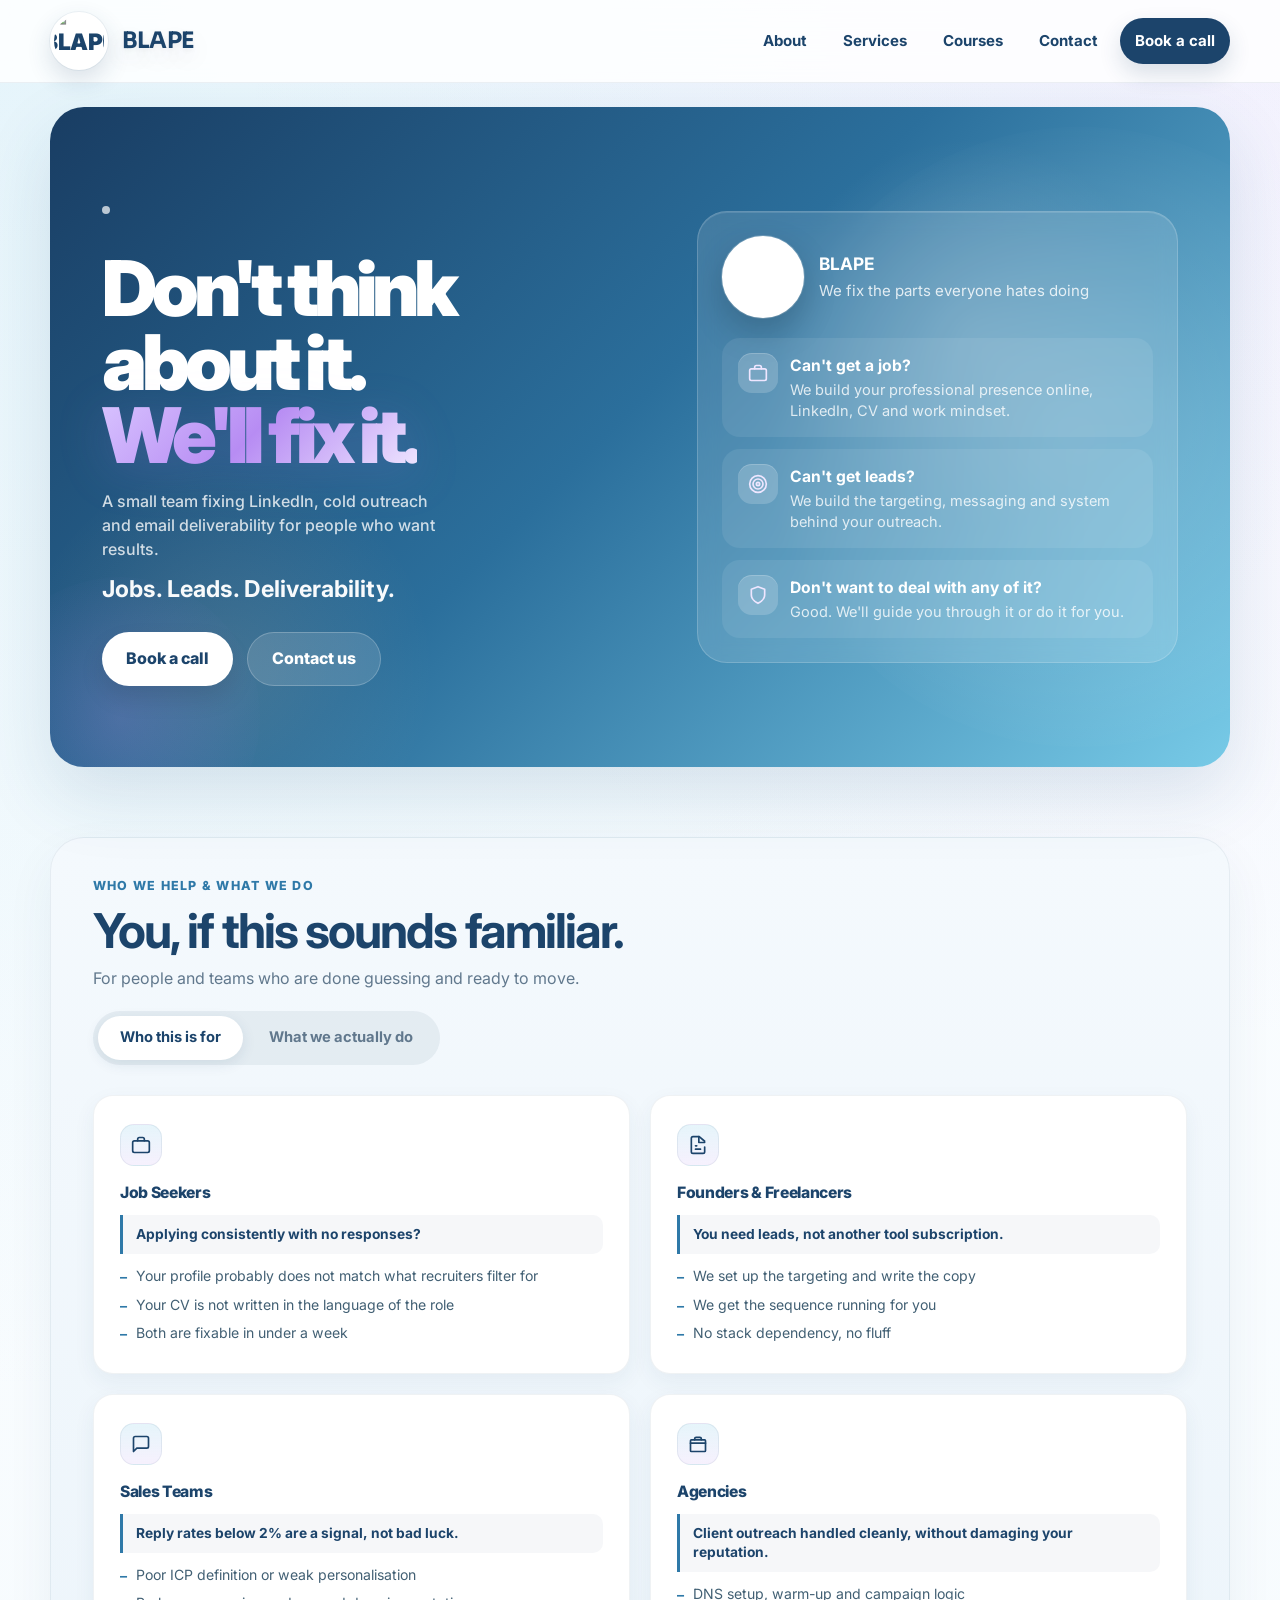
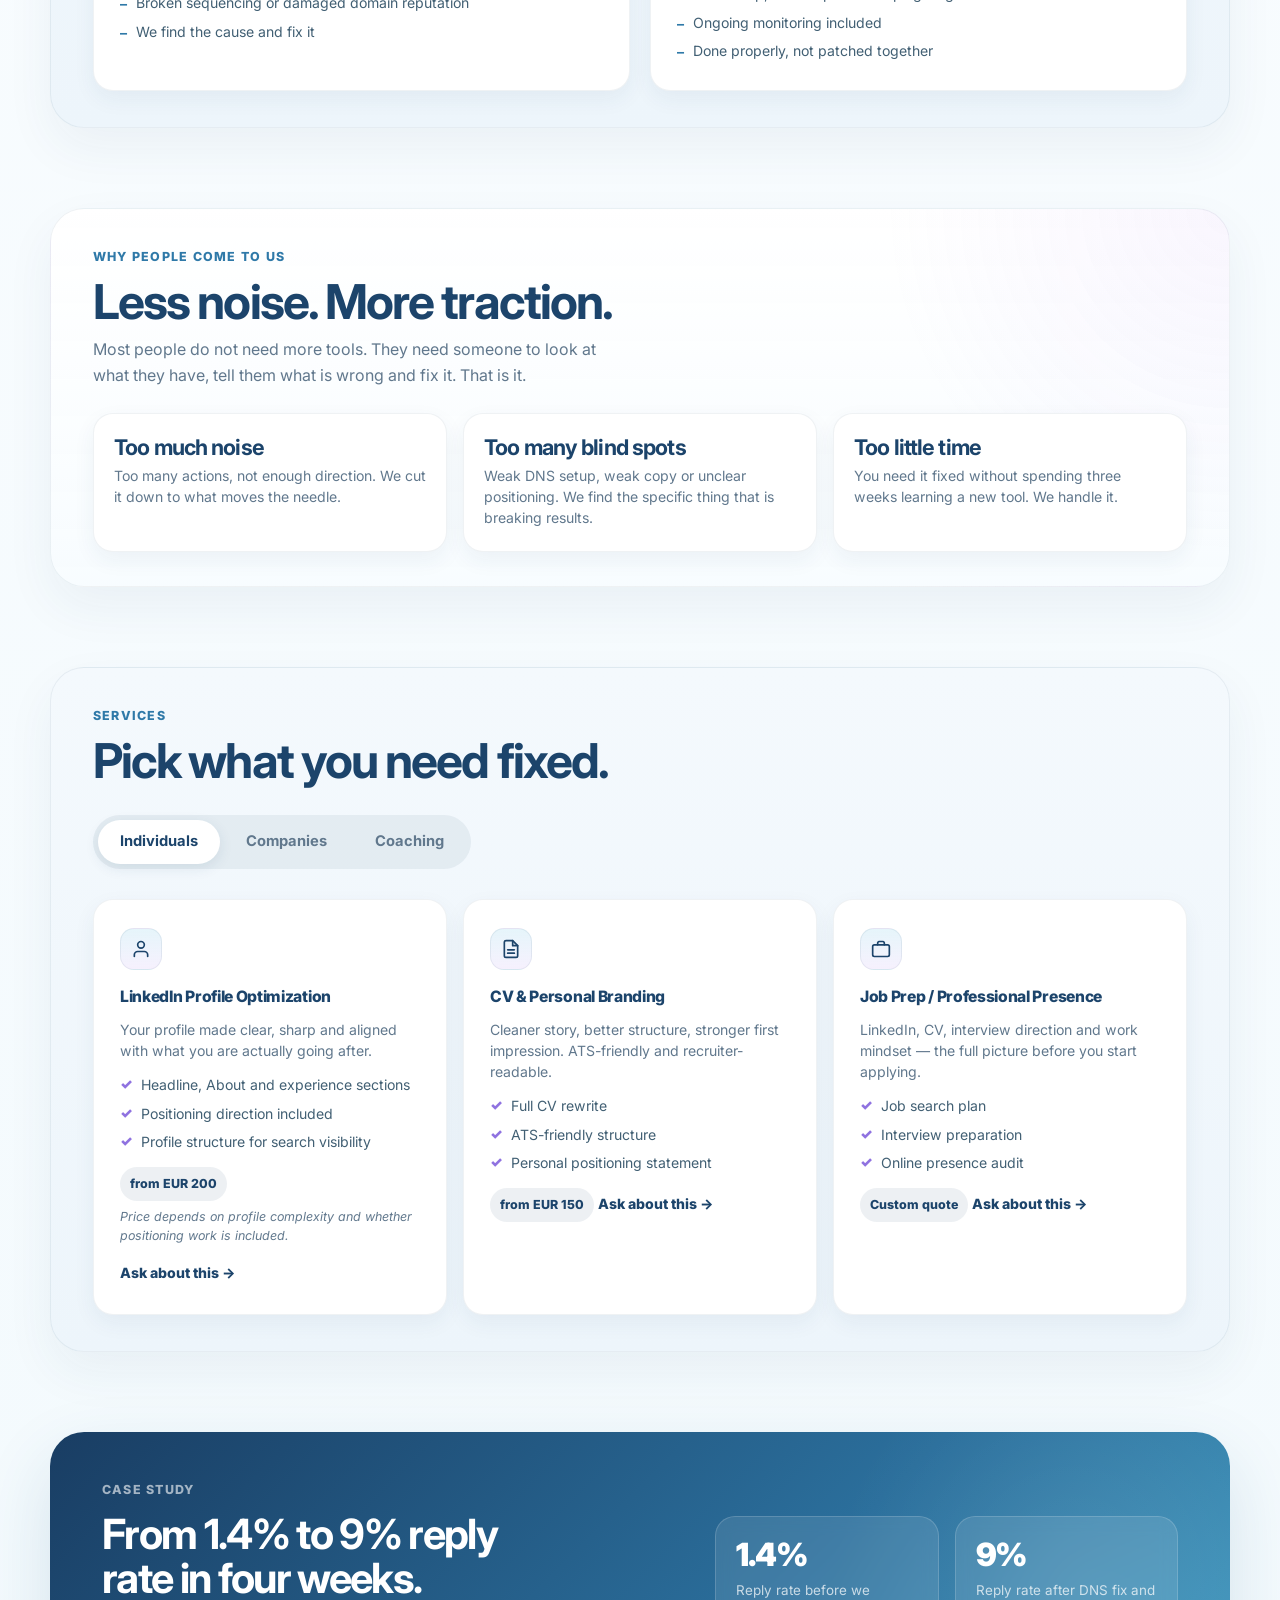
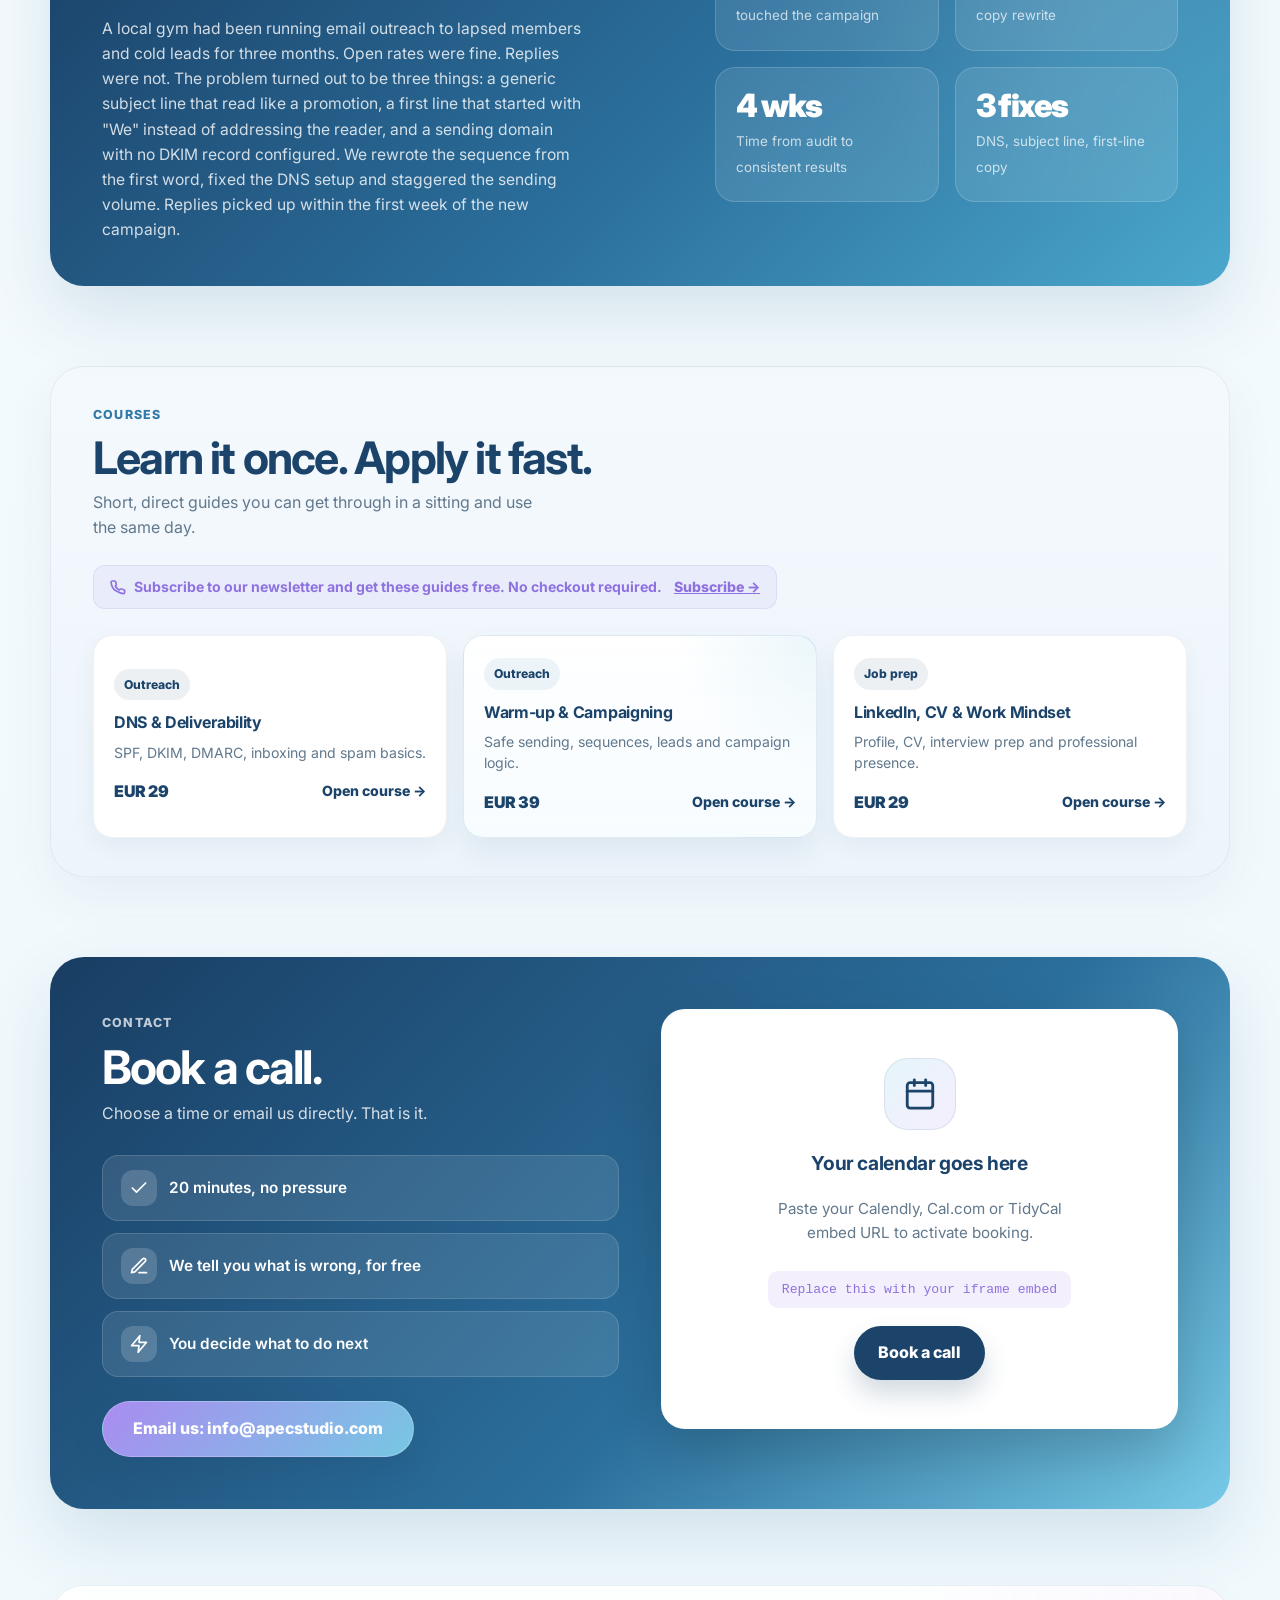
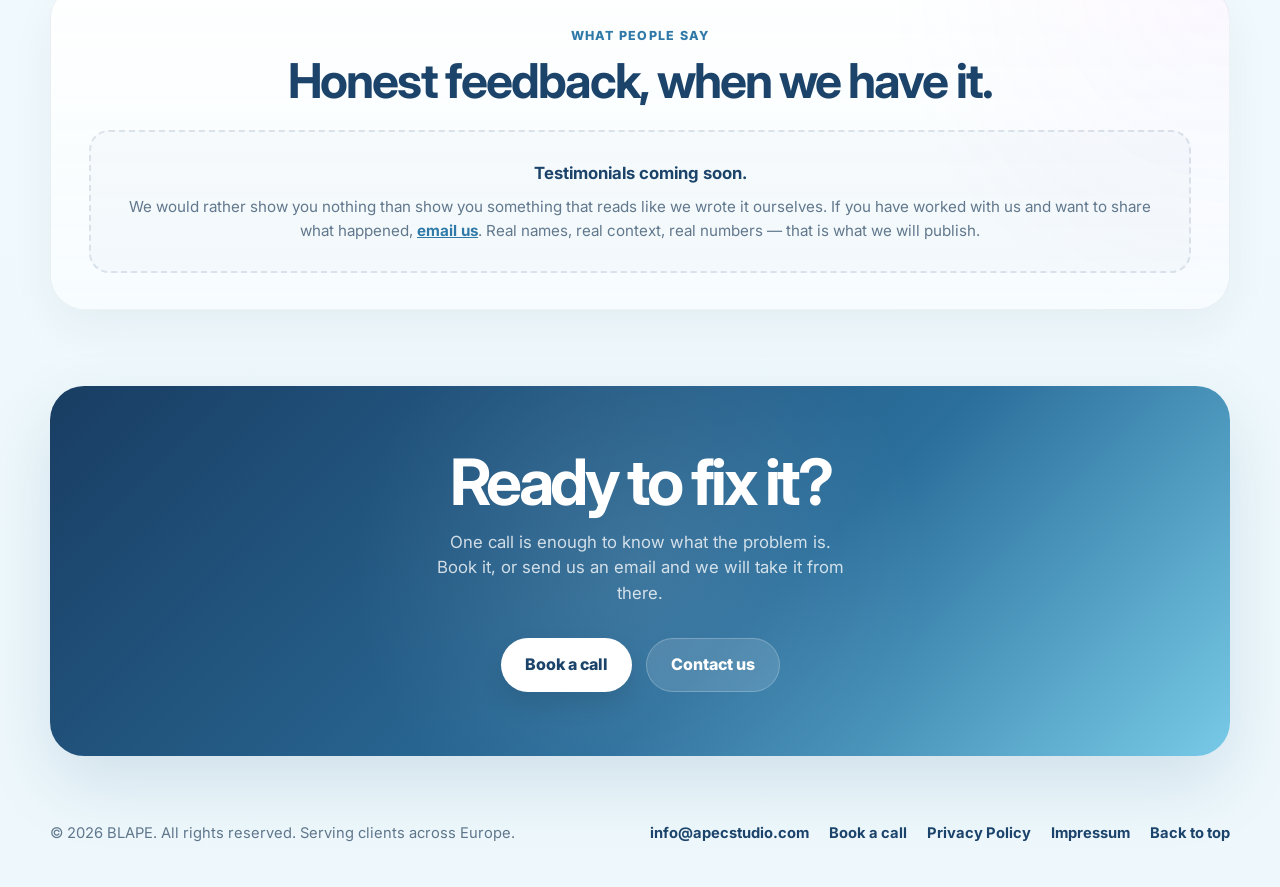
==== index.html @ 64055b35 "Update index.html" ====
<!DOCTYPE html>
<html lang="en">
<head>
  <meta charset="UTF-8" />
  <meta name="viewport" content="width=device-width, initial-scale=1.0" />
  <title>BLAPE | LinkedIn, Cold Outreach & Email Deliverability Experts</title>
  <meta name="description" content="Stuck job search, cold emails landing in spam, weak LinkedIn? BLAPE fixes outreach, deliverability and presence problems blocking your results. Book a free 20-min call." />

  <!-- Open Graph -->
  <meta property="og:title" content="BLAPE | LinkedIn, Cold Outreach & Email Deliverability" />
  <meta property="og:description" content="A small team fixing LinkedIn, cold outreach and email deliverability for people who want results. Based in Europe." />
  <meta property="og:image" content="https://apecstudio.com/og-image.png" />
  <meta property="og:url" content="https://apecstudio.com/" />
  <meta property="og:type" content="website" />
  <meta name="twitter:card" content="summary_large_image" />
  <meta name="twitter:title" content="BLAPE | LinkedIn, Cold Outreach & Email Deliverability" />
  <meta name="twitter:description" content="A small team fixing LinkedIn, cold outreach and email deliverability for people who want results." />
  <meta name="twitter:image" content="https://apecstudio.com/og-image.png" />

  <link rel="canonical" href="https://apecstudio.com/" />
  <link rel="preconnect" href="https://fonts.googleapis.com" />
  <link rel="preconnect" href="https://fonts.gstatic.com" crossorigin />
  <link href="https://fonts.googleapis.com/css2?family=Inter:wght@400;500;600;700;800;900&family=Sora:wght@600;700&display=swap" rel="stylesheet" />

  <!-- Schema: Organization -->
  <script type="application/ld+json">
  {
    "@context": "https://schema.org",
    "@type": "Organization",
    "name": "BLAPE",
    "url": "https://apecstudio.com",
    "email": "info@apecstudio.com",
    "description": "A small team fixing LinkedIn, cold outreach and email deliverability for people and companies who want results.",
    "areaServed": "Europe",
    "serviceType": ["LinkedIn Optimization","Cold Email Outreach","Email Deliverability","CV Writing","Personal Branding"]
  }
  </script>

  <!-- Schema: Service -->
  <script type="application/ld+json">
  {
    "@context": "https://schema.org",
    "@type": "Service",
    "name": "LinkedIn Profile Optimization",
    "provider": { "@type": "Organization", "name": "BLAPE" },
    "areaServed": "Europe",
    "description": "LinkedIn profile rewrite, headline, About section and positioning for job seekers and professionals.",
    "offers": { "@type": "Offer", "priceCurrency": "EUR", "price": "200", "priceSpecification": { "@type": "PriceSpecification", "minPrice": "200", "priceCurrency": "EUR" } }
  }
  </script>

  <!-- Schema: Course list -->
  <script type="application/ld+json">
  {
    "@context": "https://schema.org",
    "@type": "ItemList",
    "name": "BLAPE Courses",
    "itemListElement": [
      {
        "@type": "ListItem", "position": 1,
        "item": {
          "@type": "Course",
          "name": "DNS & Deliverability",
          "description": "SPF, DKIM, DMARC, inboxing and spam basics for cold email senders.",
          "provider": { "@type": "Organization", "name": "BLAPE" },
          "offers": { "@type": "Offer", "price": "29", "priceCurrency": "EUR" }
        }
      },
      {
        "@type": "ListItem", "position": 2,
        "item": {
          "@type": "Course",
          "name": "Warm-up & Campaigning",
          "description": "Safe sending, sequences, leads and campaign logic for outreach.",
          "provider": { "@type": "Organization", "name": "BLAPE" },
          "offers": { "@type": "Offer", "price": "39", "priceCurrency": "EUR" }
        }
      },
      {
        "@type": "ListItem", "position": 3,
        "item": {
          "@type": "Course",
          "name": "LinkedIn, CV & Work Mindset",
          "description": "Profile, CV, interview prep and professional presence for job seekers.",
          "provider": { "@type": "Organization", "name": "BLAPE" },
          "offers": { "@type": "Offer", "price": "29", "priceCurrency": "EUR" }
        }
      }
    ]
  }
  </script>

  <style>
    :root {
      --bg: #f7fbff;
      --bg-soft: #eef7fc;
      --surface: rgba(255,255,255,0.9);
      --line: rgba(28,68,107,0.1);
      --text: #14324f;
      --muted: #61788d;
      --primary: #1c446b;
      --primary-2: #2f79a8;
      --primary-3: #77c7e3;
      --accent: #a98cf0;
      --accent-strong: #8f72e0;
      --accent-soft: rgba(169,140,240,0.14);
      --shadow: 0 18px 40px rgba(27,88,131,0.1);
      --shadow-strong: 0 28px 70px rgba(27,88,131,0.14);
      --radius-xl: 34px;
      --max: 1180px;
      --header-height: 82px;
    }

    *, *::before, *::after { box-sizing: border-box; margin: 0; padding: 0; }
    html { scroll-behavior: smooth; }

    body {
      font-family: "Inter", system-ui, -apple-system, sans-serif;
      background:
        radial-gradient(circle at top left, rgba(114,199,229,0.16), transparent 24%),
        radial-gradient(circle at top right, rgba(183,140,243,0.1), transparent 18%),
        linear-gradient(180deg, #fbfdff 0%, #eef8fc 100%);
      color: var(--text);
      line-height: 1.6;
      -webkit-font-smoothing: antialiased;
    }

    a { color: inherit; text-decoration: none; }
    img, svg { display: block; max-width: 100%; }
    button, input, textarea { font: inherit; }

    .container {
      width: min(calc(100% - 34px), var(--max));
      margin: 0 auto;
    }

    .seo-h1 {
      position: absolute;
      width: 1px; height: 1px;
      padding: 0; margin: -1px;
      overflow: hidden;
      clip: rect(0,0,0,0);
      white-space: nowrap;
      border: 0;
    }

    @keyframes fadeUp {
      from { opacity: 0; transform: translateY(22px); }
      to { opacity: 1; transform: translateY(0); }
    }

    @keyframes floatCard {
      0%, 100% { transform: translateY(0px); }
      50% { transform: translateY(-8px); }
    }

    @keyframes pulseRing {
      0% { box-shadow: 0 0 0 0 rgba(169,140,240,0.35); }
      70% { box-shadow: 0 0 0 12px rgba(169,140,240,0); }
      100% { box-shadow: 0 0 0 0 rgba(169,140,240,0); }
    }

    /* Smoother eyebrow rotator — longer fade in/out, softer easing */
    @keyframes rotateFade {
      0%   { opacity: 0;   transform: translateY(6px);  }
      10%  { opacity: 1;   transform: translateY(0);    }
      22%  { opacity: 1;   transform: translateY(0);    }
      34%  { opacity: 0;   transform: translateY(-6px); }
      100% { opacity: 0;   transform: translateY(-6px); }
    }

    .anim-fadeup { opacity: 0; animation: fadeUp 0.65s cubic-bezier(.22,.68,0,1.1) forwards; }
    .anim-fadeup.d1 { animation-delay: 0.05s; }
    .anim-fadeup.d2 { animation-delay: 0.15s; }
    .anim-fadeup.d3 { animation-delay: 0.25s; }
    .anim-fadeup.d4 { animation-delay: 0.35s; }
    .anim-fadeup.d5 { animation-delay: 0.45s; }

    /* ---- HEADER ---- */
    .site-header {
      position: sticky;
      top: 0;
      z-index: 1000;
      -webkit-backdrop-filter: blur(18px);
      backdrop-filter: blur(18px);
      background: rgba(255,255,255,0.84);
      border-bottom: 1px solid rgba(28,68,107,0.08);
    }

    .header-inner {
      min-height: var(--header-height);
      display: flex;
      align-items: center;
      justify-content: space-between;
      gap: 20px;
    }

    .brand {
      display: flex;
      align-items: center;
      gap: 14px;
      color: var(--primary);
      font-weight: 900;
      letter-spacing: -0.03em;
      flex-shrink: 0;
    }

    .logo-circle {
      width: 58px; height: 58px;
      border-radius: 50%;
      background: #ffffff;
      border: 4px solid #ffffff;
      box-shadow: 0 10px 24px rgba(28,68,107,0.16), 0 0 0 1px rgba(28,68,107,0.06);
      display: grid;
      place-items: center;
      overflow: hidden;
      flex-shrink: 0;
      transition: box-shadow 0.25s ease, transform 0.25s ease;
    }

    .logo-circle:hover {
      box-shadow: 0 14px 30px rgba(28,68,107,0.2), 0 0 0 1px rgba(28,68,107,0.08);
      transform: translateY(-1px);
    }

    .logo-circle img {
      width: 100%; height: 100%;
      object-fit: cover;
      object-position: center center;
      display: block;
      transform: scale(1.42);
      transform-origin: center center;
      border-radius: 50%;
    }

    .logo-circle--hero {
      width: 82px; height: 82px;
      background: #ffffff;
      border: 6px solid #ffffff;
      box-shadow: 0 14px 34px rgba(0,0,0,0.18), 0 0 0 1px rgba(255,255,255,0.22);
      animation: pulseRing 3s ease-in-out infinite;
    }

    .brand span {
      display: block;
      font-family: "Sora", "Inter", system-ui, sans-serif;
      font-size: 1.42rem;
      line-height: 1;
      font-weight: 700;
      letter-spacing: -0.035em;
      color: var(--primary);
      text-shadow: 0 2px 5px rgba(0,0,0,.05), 0 10px 24px rgba(28,68,107,.10);
    }

    .nav {
      display: flex;
      align-items: center;
      gap: 8px;
      flex-wrap: wrap;
      justify-content: flex-end;
    }

    .nav a {
      padding: 10px 14px;
      border-radius: 999px;
      font-weight: 700;
      font-size: 0.94rem;
      color: var(--primary);
      transition: 0.22s ease;
    }

    .nav a:hover { background: rgba(114,199,229,0.12); }

    .nav .nav-cta {
      background: var(--primary);
      color: white;
      border: 1px solid rgba(28,68,107,0.14);
      box-shadow: 0 10px 22px rgba(28,68,107,0.16);
    }

    .nav .nav-cta:hover { background: #17395c; }

    /* ---- HERO ---- */
    .hero { padding: 24px 0 30px; }

    .hero-shell {
      position: relative;
      overflow: hidden;
      border-radius: var(--radius-xl);
      background:
        radial-gradient(circle at 78% 34%, rgba(255,255,255,0.14), transparent 19%),
        radial-gradient(circle at 15% 85%, rgba(255,207,157,0.12), transparent 18%),
        linear-gradient(135deg, #193d63 0%, #2b6f9c 48%, #77cae7 100%);
      box-shadow: var(--shadow-strong);
      isolation: isolate;
    }

    .hero-shell::before, .hero-shell::after {
      content: "";
      position: absolute;
      border-radius: 50%;
      pointer-events: none;
      z-index: 0;
    }

    .hero-shell::before {
      width: 620px; height: 620px;
      right: -160px; top: 50%;
      transform: translateY(-50%);
      background: radial-gradient(circle, rgba(255,255,255,0.16) 0%, rgba(255,255,255,0.05) 58%, transparent 74%);
    }

    .hero-shell::after {
      width: 280px; height: 280px;
      left: -70px; bottom: -90px;
      background: radial-gradient(circle, rgba(183,140,243,0.2) 0%, rgba(183,140,243,0.03) 64%, transparent 76%);
    }

    .hero-grid {
      position: relative;
      z-index: 1;
      display: grid;
      grid-template-columns: 1.08fr 0.92fr;
      gap: 30px;
      align-items: center;
      min-height: 660px;
      padding: 54px 52px;
    }

    .eyebrow-rotator {
      display: inline-flex;
      align-items: center;
      gap: 10px;
      margin-bottom: 20px;
      min-height: 44px;
    }

    .eyebrow-dot {
      width: 8px; height: 8px;
      border-radius: 50%;
      background: rgba(255,255,255,0.7);
      flex-shrink: 0;
      animation: pulseRing 2s ease-in-out infinite;
    }

    .eyebrow-track {
      position: relative;
      height: 44px;
      overflow: hidden;
      min-width: 260px;
    }

    .eyebrow-item {
      position: absolute;
      top: 0; left: 0;
      display: inline-flex;
      align-items: center;
      height: 44px;
      padding: 0 18px;
      border-radius: 999px;
      background: rgba(255,255,255,0.12);
      border: 1px solid rgba(255,255,255,0.2);
      color: rgba(255,255,255,0.98);
      font-size: 0.9rem;
      font-weight: 700;
      letter-spacing: 0.01em;
      white-space: nowrap;
      opacity: 0;
      /* smooth timing function for both in and out */
      animation-timing-function: cubic-bezier(0.4, 0, 0.2, 1);
    }

    /* Each item: total cycle = 18s, each visible for ~3.6s, staggered by 3.6s */
    .eyebrow-item:nth-child(1) { animation: rotateFade 18s 0s    infinite; }
    .eyebrow-item:nth-child(2) { animation: rotateFade 18s 3.6s  infinite; }
    .eyebrow-item:nth-child(3) { animation: rotateFade 18s 7.2s  infinite; }
    .eyebrow-item:nth-child(4) { animation: rotateFade 18s 10.8s infinite; }
    .eyebrow-item:nth-child(5) { animation: rotateFade 18s 14.4s infinite; }

    .hero-display-headline {
      font-size: clamp(2.95rem, 6vw, 5.15rem);
      line-height: 0.96;
      letter-spacing: -0.065em;
      max-width: 8.8ch;
      color: white;
      text-wrap: balance;
      font-weight: 900;
    }

    .hero-display-headline .accent {
      display: inline-block;
      background: linear-gradient(135deg, #d8c3ff 0%, #b78cf3 48%, #efe7ff 100%);
      -webkit-background-clip: text;
      -webkit-text-fill-color: transparent;
      filter: drop-shadow(0 8px 24px rgba(183,140,243,0.18));
    }

    .hero-sub {
      margin: 16px 0 0;
      color: rgba(255,255,255,0.78);
      font-size: 1rem;
      font-weight: 500;
      line-height: 1.5;
      max-width: 34ch;
    }

    .hero-kicker {
      margin: 14px 0 0;
      color: rgba(255,255,255,0.97);
      font-size: clamp(1.08rem, 1.9vw, 1.45rem);
      font-weight: 700;
      line-height: 1.24;
      max-width: 24ch;
    }

    .hero-actions { display: flex; gap: 14px; flex-wrap: wrap; margin-top: 28px; }

    .btn {
      display: inline-flex;
      align-items: center;
      justify-content: center;
      gap: 10px;
      min-height: 54px;
      padding: 0 24px;
      border-radius: 999px;
      font-weight: 800;
      border: none;
      transition: transform 0.22s ease, box-shadow 0.22s ease, background 0.22s ease;
      cursor: pointer;
      white-space: nowrap;
      text-decoration: none;
    }

    .btn:hover { transform: translateY(-2px); }

    .btn-primary {
      background: white;
      color: var(--primary);
      box-shadow: 0 12px 24px rgba(0,0,0,0.1);
    }

    .btn-primary:hover { background: #fbf8ff; box-shadow: 0 16px 32px rgba(0,0,0,0.13); }

    .btn-ghost-white {
      background: rgba(255,255,255,0.13);
      color: white;
      border: 1px solid rgba(255,255,255,0.22);
    }

    .btn-ghost-white:hover { background: rgba(255,255,255,0.2); }

    .btn-dark {
      background: var(--primary);
      color: white;
      box-shadow: 0 14px 26px rgba(28,68,107,0.2);
    }

    .btn-dark:hover { background: #17385a; }

    .hero-card {
      position: relative;
      background: rgba(255,255,255,0.12);
      border: 1px solid rgba(255,255,255,0.18);
      border-radius: 30px;
      padding: 24px;
      color: white;
      box-shadow: inset 0 1px 0 rgba(255,255,255,0.12);
      -webkit-backdrop-filter: blur(10px);
      backdrop-filter: blur(10px);
      max-width: 500px;
      margin-left: auto;
    }

    @media (min-width: 761px) { .hero-card { animation: floatCard 6s ease-in-out infinite; } }

    .hero-profile { display: flex; align-items: center; gap: 15px; margin-bottom: 20px; }
    .hero-profile strong { display: block; font-size: 1.08rem; }
    .hero-profile span { color: rgba(255,255,255,0.82); font-size: 0.94rem; }
    .hero-points { display: grid; gap: 12px; }

    .hero-point {
      display: flex;
      gap: 12px;
      align-items: flex-start;
      padding: 15px 16px;
      background: rgba(255,255,255,0.08);
      border-radius: 18px;
      transition: background 0.2s ease;
    }

    .hero-point:hover { background: rgba(255,255,255,0.13); }

    .icon-badge {
      min-width: 40px; width: 40px; height: 40px;
      border-radius: 14px;
      display: grid;
      place-items: center;
      background: rgba(255,255,255,0.18);
      color: #efe6ff;
      box-shadow: inset 0 1px 0 rgba(255,255,255,0.18);
      flex-shrink: 0;
    }

    .icon-badge svg, .aud-icon svg, .svc-icon svg, .book-reason-icon svg, .calendar-placeholder-icon svg {
      width: 20px; height: 20px;
      stroke: currentColor;
      stroke-width: 2;
      fill: none;
      stroke-linecap: round;
      stroke-linejoin: round;
    }

    .hero-point b { display: block; margin-bottom: 2px; font-size: 0.98rem; }
    .hero-point span { display: block; color: rgba(255,255,255,0.8); font-size: 0.91rem; line-height: 1.45; }

    /* ---- SECTIONS ---- */
    section { padding: 40px 0; }

    .section-head { max-width: 760px; margin: 0 auto 28px; }
    .section-head.centered { text-align: center; }
    .section-head.centered p { margin: 0 auto; }

    .section-kicker {
      display: inline-block;
      font-size: 0.78rem;
      font-weight: 800;
      letter-spacing: 0.1em;
      text-transform: uppercase;
      color: var(--primary-2);
      margin-bottom: 10px;
    }

    .section-head h2, .tab-header h2, .compact-about h2, .book-left h2 {
      color: var(--primary);
      font-size: clamp(2rem, 4vw, 3rem);
      letter-spacing: -0.04em;
      line-height: 1.04;
      margin-bottom: 10px;
    }

    .section-head p, .tab-header p, .compact-about p {
      color: var(--muted);
      font-size: 1rem;
      max-width: 52ch;
    }

    /* ---- TABS ---- */
    .tab-section { padding: 40px 0; }

    .tab-shell {
      border-radius: var(--radius-xl);
      background: linear-gradient(180deg, #f4f9fd 0%, #edf5fb 100%);
      border: 1px solid rgba(28,68,107,0.07);
      box-shadow: 0 20px 50px rgba(28,68,107,0.06);
      overflow: hidden;
    }

    .tab-header { padding: 34px 42px 0; }

    .tab-nav {
      display: inline-flex;
      gap: 4px;
      background: rgba(28,68,107,0.07);
      border-radius: 999px;
      padding: 5px;
      margin-top: 20px;
      flex-wrap: wrap;
    }

    .tab-btn {
      padding: 10px 22px;
      border-radius: 999px;
      border: none;
      font-weight: 700;
      font-size: 0.92rem;
      cursor: pointer;
      color: var(--muted);
      background: transparent;
      transition: all 0.22s ease;
    }

    .tab-btn.active { background: white; color: var(--primary); box-shadow: 0 4px 14px rgba(28,68,107,0.1); }
    .tab-btn:hover:not(.active) { color: var(--primary); background: rgba(255,255,255,0.5); }

    .tab-panels { padding: 26px 42px 36px; }
    .tab-panel { display: none; }
    .tab-panel.active { display: block; }

    /* ---- AUDIENCE CARDS (2-col bullet layout) ---- */
    .audience-cards {
      display: grid;
      grid-template-columns: repeat(2, minmax(0,1fr));
      gap: 20px;
      margin-top: 4px;
    }

    .aud-card {
      padding: 28px 26px;
      background: white;
      border: 1px solid rgba(28,68,107,0.07);
      border-radius: 20px;
      box-shadow: 0 8px 22px rgba(28,68,107,0.06);
      transition: transform 0.22s ease, box-shadow 0.22s ease;
    }

    .aud-card:hover {
      transform: translateY(-4px);
      box-shadow: 0 16px 32px rgba(28,68,107,0.1);
    }

    .aud-icon {
      width: 42px; height: 42px;
      border-radius: 14px;
      display: grid;
      place-items: center;
      margin-bottom: 14px;
      background: linear-gradient(180deg, rgba(114,199,229,0.18), rgba(183,140,243,0.12));
      border: 1px solid rgba(28,68,107,0.08);
      color: var(--primary);
    }

    /* Reduced heading size for audience cards */
    .aud-card h4 {
      color: var(--primary);
      font-size: 0.98rem;
      font-weight: 800;
      letter-spacing: -0.02em;
      margin-bottom: 10px;
    }

    /* Hook callout box inside card */
    .aud-hook {
      margin-bottom: 12px;
      padding: 10px 13px;
      background: rgba(28,68,107,0.04);
      border-left: 3px solid var(--primary-2);
      border-radius: 0 10px 10px 0;
      color: var(--primary);
      font-size: 0.86rem;
      font-weight: 700;
      line-height: 1.4;
    }

    /* Bullet list inside audience cards */
    .aud-list {
      list-style: none;
      padding: 0;
      margin: 0;
      display: grid;
      gap: 7px;
    }

    .aud-list li {
      display: flex;
      gap: 9px;
      align-items: flex-start;
      color: #426074;
      font-size: 0.88rem;
      line-height: 1.45;
    }

    .aud-list li::before {
      content: "\2013";
      color: var(--primary-2);
      font-weight: 700;
      flex-shrink: 0;
      margin-top: 1px;
    }

    /* ---- WHAT WE ACTUALLY DO PANEL (matches audience style) ---- */
    .services-four {
      display: grid;
      grid-template-columns: repeat(2, minmax(0,1fr));
      gap: 20px;
      margin-top: 4px;
    }

    .svc-card {
      padding: 28px 26px;
      background: white;
      border: 1px solid rgba(28,68,107,0.07);
      border-radius: 20px;
      box-shadow: 0 8px 22px rgba(28,68,107,0.06);
      transition: transform 0.22s ease, box-shadow 0.22s ease;
      display: block;
      text-decoration: none;
    }

    .svc-card:hover {
      transform: translateY(-4px);
      box-shadow: 0 16px 32px rgba(28,68,107,0.1);
    }

    .svc-icon {
      width: 42px; height: 42px;
      border-radius: 14px;
      display: grid;
      place-items: center;
      margin-bottom: 14px;
      background: linear-gradient(180deg, rgba(114,199,229,0.18), rgba(183,140,243,0.12));
      border: 1px solid rgba(28,68,107,0.08);
      color: var(--primary);
    }

    .svc-icon.dark {
      background: linear-gradient(180deg, rgba(28,68,107,0.1), rgba(28,68,107,0.06));
      border: 1px solid rgba(28,68,107,0.1);
    }

    .svc-card h4 {
      color: var(--primary);
      font-size: 0.98rem;
      font-weight: 800;
      letter-spacing: -0.02em;
      margin-bottom: 10px;
    }

    .svc-hook {
      margin-bottom: 12px;
      padding: 10px 13px;
      background: rgba(28,68,107,0.04);
      border-left: 3px solid var(--primary-2);
      border-radius: 0 10px 10px 0;
      color: var(--primary);
      font-size: 0.86rem;
      font-weight: 700;
      line-height: 1.4;
    }

    .svc-list {
      list-style: none;
      padding: 0;
      margin: 0;
      display: grid;
      gap: 7px;
    }

    .svc-list li {
      display: flex;
      gap: 9px;
      align-items: flex-start;
      color: #426074;
      font-size: 0.88rem;
      line-height: 1.45;
    }

    .svc-list li::before {
      content: "\2013";
      color: var(--primary-2);
      font-weight: 700;
      flex-shrink: 0;
      margin-top: 1px;
    }

    /* Services panel grids */
    .services-three, .about-mini-grid {
      display: grid;
      gap: 16px;
      margin-top: 4px;
    }

    .services-three { grid-template-columns: repeat(3, minmax(0,1fr)); }
    .about-mini-grid { grid-template-columns: repeat(3, minmax(0,1fr)); }

    .about-mini-card {
      padding: 22px 20px;
      background: white;
      border: 1px solid rgba(28,68,107,0.07);
      border-radius: 20px;
      box-shadow: 0 8px 22px rgba(28,68,107,0.06);
    }

    .about-mini-card h4 {
      color: var(--primary);
      font-size: 1rem;
      letter-spacing: -0.02em;
      margin-bottom: 6px;
    }

    .about-mini-card p {
      color: var(--muted);
      font-size: 0.88rem;
      line-height: 1.5;
    }

    .about-mini-card strong {
      display: block;
      color: var(--primary);
      font-size: 1.35rem;
      letter-spacing: -0.04em;
      line-height: 1.1;
      margin-bottom: 6px;
    }

    /* Shared svc-card p/list for services panels */
    .svc-card p {
      color: var(--muted);
      font-size: 0.88rem;
      line-height: 1.5;
    }

    .service-list {
      list-style: none;
      padding: 0;
      margin: 14px 0 0;
      display: grid;
      gap: 8px;
    }

    .service-list li {
      display: flex;
      gap: 9px;
      align-items: flex-start;
      color: #426074;
      font-size: 0.88rem;
      line-height: 1.45;
    }

    .service-list li::before {
      content: "\2713";
      color: var(--accent-strong);
      font-weight: 900;
      line-height: 1.2;
      margin-top: 1px;
      flex-shrink: 0;
    }

    .mini-price {
      display: inline-flex;
      margin-top: 14px;
      padding: 7px 10px;
      border-radius: 999px;
      background: rgba(28,68,107,0.08);
      color: var(--primary);
      font-size: 0.78rem;
      font-weight: 800;
    }

    .price-note {
      display: block;
      margin-top: 6px;
      font-size: 0.78rem;
      color: var(--muted);
      font-style: italic;
    }

    .mini-cta {
      display: inline-flex;
      margin-top: 16px;
      color: var(--primary);
      font-size: 0.88rem;
      font-weight: 800;
    }

    /* ---- COURSES ---- */
    .courses-grid {
      display: grid;
      grid-template-columns: repeat(3, minmax(0,1fr));
      gap: 16px;
      margin-top: 4px;
    }

    .course-card {
      padding: 22px 20px;
      background: white;
      border: 1px solid rgba(28,68,107,0.07);
      border-radius: 20px;
      box-shadow: 0 8px 22px rgba(28,68,107,0.06);
      transition: transform 0.22s ease, box-shadow 0.22s ease;
      display: block;
      min-height: 100%;
      cursor: pointer;
      text-align: left;
      width: 100%;
      font: inherit;
    }

    .course-card:hover {
      transform: translateY(-4px);
      box-shadow: 0 16px 32px rgba(28,68,107,0.1);
    }

    .course-card p { margin-bottom: 8px; }

    .course-card h3 {
      color: var(--primary);
      font-size: 1rem;
      letter-spacing: -0.02em;
      margin-bottom: 6px;
    }

    .course-card p {
      color: var(--muted);
      font-size: 0.88rem;
      line-height: 1.5;
    }

    .course-tag {
      display: inline-flex;
      margin-bottom: 10px;
      padding: 6px 10px;
      border-radius: 999px;
      background: rgba(28,68,107,0.08);
      color: var(--primary);
      font-size: 0.76rem;
      font-weight: 800;
    }

    .course-card--featured {
      background:
        radial-gradient(circle at top right, rgba(119,199,227,0.14), transparent 34%),
        linear-gradient(180deg, rgba(255,255,255,0.98), rgba(247,252,255,0.96));
      border-color: rgba(47,121,168,0.14);
      box-shadow: 0 14px 30px rgba(28,68,107,0.08);
    }

    .course-card--featured .course-tag {
      background: rgba(47,121,168,0.08);
      color: var(--primary);
    }

    .course-row {
      display: flex;
      align-items: center;
      justify-content: space-between;
      gap: 12px;
      margin-top: 16px;
    }

    .course-price {
      color: var(--primary);
      font-weight: 900;
      letter-spacing: -0.03em;
      white-space: nowrap;
    }

    .course-cta {
      display: inline-flex;
      color: var(--primary);
      font-size: 0.88rem;
      font-weight: 800;
    }

    /* ---- COMPACT ABOUT ---- */
    .compact-about { padding: 40px 0; }

    .about-compact-shell {
      border-radius: var(--radius-xl);
      background:
        radial-gradient(circle at top right, rgba(183,140,243,0.08), transparent 28%),
        linear-gradient(180deg, rgba(255,255,255,0.96), rgba(247,252,255,0.92));
      border: 1px solid rgba(28,68,107,0.07);
      box-shadow: 0 20px 50px rgba(28,68,107,0.06);
      padding: 34px 42px;
    }

    .about-compact-top {
      display: flex;
      justify-content: space-between;
      gap: 24px;
      align-items: flex-end;
      margin-bottom: 24px;
    }

    /* ---- CASE STUDY ---- */
    .case-study-section { padding: 40px 0; }

    .case-study-shell {
      border-radius: var(--radius-xl);
      background: linear-gradient(135deg, #193d63 0%, #2b6f9c 55%, #4ba8cc 100%);
      box-shadow: var(--shadow-strong);
      padding: 44px 52px;
      position: relative;
      overflow: hidden;
    }

    .case-study-shell::before {
      content: "";
      position: absolute;
      width: 500px; height: 500px;
      border-radius: 50%;
      background: radial-gradient(circle, rgba(255,255,255,0.08) 0%, transparent 70%);
      right: -100px; top: -100px;
      pointer-events: none;
    }

    .case-study-inner {
      position: relative;
      z-index: 1;
      display: grid;
      grid-template-columns: 1.1fr 0.9fr;
      gap: 48px;
      align-items: center;
    }

    .case-study-kicker {
      display: inline-block;
      font-size: 0.78rem;
      font-weight: 800;
      letter-spacing: 0.1em;
      text-transform: uppercase;
      color: rgba(255,255,255,0.6);
      margin-bottom: 12px;
    }

    .case-study-shell h2 {
      color: white;
      font-size: clamp(1.8rem, 3.5vw, 2.6rem);
      letter-spacing: -0.04em;
      line-height: 1.06;
      margin-bottom: 16px;
      max-width: 16ch;
    }

    .case-study-shell p {
      color: rgba(255,255,255,0.8);
      font-size: 0.98rem;
      line-height: 1.6;
      max-width: 48ch;
    }

    .case-study-stats {
      display: grid;
      grid-template-columns: 1fr 1fr;
      gap: 16px;
    }

    .stat-box {
      padding: 22px 20px;
      background: rgba(255,255,255,0.1);
      border: 1px solid rgba(255,255,255,0.16);
      border-radius: 20px;
      -webkit-backdrop-filter: blur(8px);
      backdrop-filter: blur(8px);
      transition: background 0.2s ease;
    }

    .stat-box:hover { background: rgba(255,255,255,0.16); }

    .stat-box strong {
      display: block;
      color: white;
      font-size: 2rem;
      font-weight: 900;
      letter-spacing: -0.05em;
      line-height: 1;
      margin-bottom: 6px;
    }

    .stat-box span {
      color: rgba(255,255,255,0.72);
      font-size: 0.84rem;
      line-height: 1.4;
    }

    /* ---- COURSES SECTION ---- */
    .courses-section { padding: 40px 0; }

    .courses-shell {
      border-radius: var(--radius-xl);
      background: linear-gradient(180deg, #f4f9fd 0%, #edf5fb 100%);
      border: 1px solid rgba(28,68,107,0.07);
      box-shadow: 0 20px 50px rgba(28,68,107,0.06);
      padding: 34px 42px 38px;
    }

    .courses-top {
      display: flex;
      justify-content: space-between;
      gap: 24px;
      align-items: flex-end;
      margin-bottom: 24px;
    }

    .courses-top h2 {
      color: var(--primary);
      font-size: clamp(2rem, 4vw, 2.8rem);
      letter-spacing: -0.04em;
      line-height: 1.04;
      margin-bottom: 8px;
    }

    .courses-top p { color: var(--muted); font-size: 1rem; max-width: 44ch; }

    .courses-lead-note {
      display: inline-flex;
      align-items: center;
      gap: 8px;
      margin-bottom: 22px;
      padding: 10px 16px;
      border-radius: 12px;
      background: rgba(143,114,224,0.08);
      border: 1px solid rgba(143,114,224,0.14);
      color: var(--accent-strong);
      font-size: 0.88rem;
      font-weight: 700;
    }

    /* ---- COURSE MODALS ---- */
    .course-modal {
      position: fixed;
      inset: 0;
      z-index: 2000;
      display: none;
      align-items: center;
      justify-content: center;
      padding: 22px;
      background: rgba(9,29,48,0.54);
      -webkit-backdrop-filter: blur(12px);
      backdrop-filter: blur(12px);
    }

    .course-modal.active { display: flex; }

    .course-modal-card {
      position: relative;
      width: min(760px, 100%);
      max-height: min(86vh, 760px);
      overflow: auto;
      border-radius: 30px;
      background:
        radial-gradient(circle at top right, rgba(169,140,240,0.22), transparent 30%),
        linear-gradient(180deg, #ffffff 0%, #f7fbff 100%);
      border: 1px solid rgba(255,255,255,0.7);
      box-shadow: 0 30px 90px rgba(9,29,48,0.28);
      padding: 34px;
    }

    .modal-close {
      position: absolute;
      top: 18px; right: 18px;
      width: 42px; height: 42px;
      border-radius: 50%;
      border: 1px solid rgba(28,68,107,0.1);
      background: white;
      color: var(--primary);
      font-size: 1.4rem;
      line-height: 1;
      cursor: pointer;
      box-shadow: 0 8px 20px rgba(28,68,107,0.08);
    }

    .course-modal-card h3 {
      color: var(--primary);
      font-size: clamp(1.8rem, 4vw, 2.7rem);
      line-height: 1.02;
      letter-spacing: -0.05em;
      max-width: 12ch;
      margin: 8px 0 12px;
    }

    .course-modal-card p {
      color: var(--muted);
      max-width: 56ch;
      margin-bottom: 22px;
    }

    .modal-lead-note {
      display: inline-flex;
      align-items: center;
      gap: 8px;
      margin: 0 0 18px;
      padding: 10px 16px;
      border-radius: 12px;
      background: rgba(143,114,224,0.08);
      border: 1px solid rgba(143,114,224,0.14);
      color: var(--accent-strong);
      font-size: 0.88rem;
      font-weight: 700;
    }

    .course-detail-grid {
      display: grid;
      grid-template-columns: 1fr 1fr;
      gap: 14px;
      margin: 22px 0;
    }

    .course-detail-box {
      padding: 18px;
      border-radius: 18px;
      background: white;
      border: 1px solid rgba(28,68,107,0.08);
      box-shadow: 0 8px 22px rgba(28,68,107,0.05);
    }

    .course-detail-box b { display: block; color: var(--primary); margin-bottom: 8px; }
    .course-detail-box ul { display: grid; gap: 7px; list-style: none; }

    .course-detail-box li {
      color: #426074;
      font-size: 0.92rem;
      line-height: 1.45;
      padding-left: 18px;
      position: relative;
    }

    .course-detail-box li::before {
      content: "\2713";
      color: var(--accent-strong);
      font-weight: 900;
      position: absolute;
      left: 0;
    }

    .modal-actions {
      display: flex;
      gap: 12px;
      flex-wrap: wrap;
      align-items: center;
      margin-top: 20px;
    }

    .purple-pop {
      display: inline-flex;
      align-items: center;
      justify-content: center;
      min-height: 54px;
      padding: 0 22px;
      border-radius: 999px;
      background: linear-gradient(135deg, #8f72e0 0%, #b78cf3 52%, #77c7e3 100%);
      color: white;
      font-weight: 900;
      box-shadow: 0 16px 32px rgba(143,114,224,0.26);
      border: 1px solid rgba(255,255,255,0.3);
      transition: transform 0.22s ease, box-shadow 0.22s ease;
    }

    .purple-pop:hover { transform: translateY(-2px); box-shadow: 0 20px 40px rgba(143,114,224,0.32); }

    /* ---- BOOK SECTION ---- */
    .book-contact {
      margin-top: 24px;
      display: flex;
      gap: 12px;
      flex-wrap: wrap;
      align-items: center;
    }

    .email-pill {
      display: inline-flex;
      align-items: center;
      justify-content: center;
      min-height: 56px;
      padding: 0 30px;
      border-radius: 999px;
      font-weight: 800;
      color: white;
      background: linear-gradient(135deg, #a98cf0, #77c7e3);
      border: 1px solid rgba(255,255,255,0.24);
      box-shadow: 0 14px 30px rgba(28,68,107,0.18);
      transition: transform 0.22s ease, box-shadow 0.22s ease;
      white-space: nowrap;
    }

    .email-pill:hover { transform: translateY(-2px); box-shadow: 0 20px 40px rgba(28,68,107,0.24); }

    .book-section { padding: 40px 0; }

    .book-shell {
      border-radius: var(--radius-xl);
      overflow: hidden;
      background: linear-gradient(135deg, #193d63 0%, #2b6f9c 60%, #77cae7 100%);
      box-shadow: var(--shadow-strong);
      padding: 52px;
    }

    .book-top {
      display: grid;
      grid-template-columns: 1fr 1fr;
      gap: 42px;
      align-items: start;
    }

    .book-left h2 { color: white; font-size: clamp(2rem, 4vw, 2.9rem); }

    .book-left p {
      color: rgba(255,255,255,0.82);
      font-size: 1rem;
      max-width: 46ch;
      margin-bottom: 28px;
    }

    .book-reasons { display: grid; gap: 12px; }

    .book-reason {
      display: flex;
      gap: 12px;
      align-items: center;
      padding: 14px 18px;
      background: rgba(255,255,255,0.1);
      border: 1px solid rgba(255,255,255,0.14);
      border-radius: 16px;
      color: white;
      font-size: 0.96rem;
      font-weight: 600;
      transition: background 0.2s ease;
    }

    .book-reason:hover { background: rgba(255,255,255,0.16); }

    .book-reason-icon {
      width: 36px; height: 36px;
      border-radius: 12px;
      background: rgba(255,255,255,0.16);
      display: grid;
      place-items: center;
      flex-shrink: 0;
    }

    .book-right {
      background: white;
      border-radius: 24px;
      overflow: hidden;
      box-shadow: 0 24px 56px rgba(0,0,0,0.18);
      min-height: 420px;
      display: flex;
      flex-direction: column;
    }

    .calendar-placeholder {
      flex: 1;
      display: flex;
      flex-direction: column;
      align-items: center;
      justify-content: center;
      padding: 40px 32px;
      gap: 18px;
      text-align: center;
    }

    .calendar-placeholder-icon {
      width: 72px; height: 72px;
      border-radius: 24px;
      background: linear-gradient(135deg, rgba(114,199,229,0.18), rgba(183,140,243,0.14));
      border: 1px solid rgba(28,68,107,0.1);
      display: grid;
      place-items: center;
      color: var(--primary);
    }

    .calendar-placeholder-icon svg { width: 34px; height: 34px; }

    .calendar-placeholder h4 { color: var(--primary); font-size: 1.2rem; letter-spacing: -0.02em; }
    .calendar-placeholder p { color: var(--muted); font-size: 0.95rem; max-width: 30ch; }

    .calendar-placeholder code {
      display: block;
      margin-top: 8px;
      font-size: 0.82rem;
      color: var(--accent-strong);
      background: var(--accent-soft);
      padding: 8px 14px;
      border-radius: 10px;
      font-family: monospace;
    }

    /* ---- TESTIMONIALS ---- */
    .testimonials-section { padding: 36px 0; }

    .testimonials-strip {
      background:
        radial-gradient(circle at top right, rgba(183,140,243,0.06), transparent 28%),
        linear-gradient(180deg, rgba(255,255,255,0.94), rgba(247,252,255,0.9));
      border: 1px solid rgba(28,68,107,0.07);
      border-radius: var(--radius-xl);
      padding: 36px 38px;
      box-shadow: 0 18px 44px rgba(28,68,107,0.05);
    }

    .testimonials-empty-note {
      margin-top: 24px;
      padding: 28px 32px;
      border: 2px dashed rgba(28,68,107,0.12);
      border-radius: 20px;
      background: rgba(28,68,107,0.02);
      color: var(--muted);
      font-size: 0.95rem;
      line-height: 1.6;
      text-align: center;
    }

    .testimonials-empty-note strong {
      display: block;
      color: var(--primary);
      font-size: 1.05rem;
      margin-bottom: 8px;
    }

    .testimonials-empty-note a {
      color: var(--primary-2);
      text-decoration: underline;
      font-weight: 700;
    }

    /* ---- FINAL CTA ---- */
    .final-cta-section { padding: 40px 0; }

    .final-cta-shell {
      border-radius: var(--radius-xl);
      background: linear-gradient(135deg, #193d63 0%, #2b6f9c 60%, #77cae7 100%);
      box-shadow: var(--shadow-strong);
      padding: 64px 52px;
      text-align: center;
      position: relative;
      overflow: hidden;
    }

    .final-cta-shell::before {
      content: "";
      position: absolute;
      width: 600px; height: 600px;
      border-radius: 50%;
      background: radial-gradient(circle, rgba(255,255,255,0.1) 0%, transparent 68%);
      left: 50%; top: 50%;
      transform: translate(-50%, -50%);
      pointer-events: none;
    }

    .final-cta-inner { position: relative; z-index: 1; }

    .final-cta-shell h2 {
      color: white;
      font-size: clamp(2.4rem, 5vw, 4rem);
      letter-spacing: -0.055em;
      line-height: 1;
      margin-bottom: 16px;
      max-width: 14ch;
      margin-left: auto;
      margin-right: auto;
    }

    .final-cta-shell p {
      color: rgba(255,255,255,0.78);
      font-size: 1.05rem;
      max-width: 38ch;
      margin: 0 auto 32px;
      line-height: 1.5;
    }

    .final-cta-actions {
      display: flex;
      gap: 14px;
      flex-wrap: wrap;
      justify-content: center;
    }

    /* ---- FOOTER ---- */
    footer { padding: 26px 0 42px; }

    .footer-inner {
      display: flex;
      justify-content: space-between;
      gap: 16px;
      align-items: center;
      color: var(--muted);
      font-size: 0.92rem;
      flex-wrap: wrap;
    }

    .footer-links {
      display: flex;
      gap: 20px;
      flex-wrap: wrap;
      align-items: center;
    }

    .footer-links a, .footer-inner a {
      color: var(--primary);
      font-weight: 700;
      transition: opacity 0.2s ease;
    }

    .footer-links a:hover, .footer-inner a:hover { opacity: 0.7; }

    /* ---- RESPONSIVE ---- */
    @media (max-width: 1120px) {
      .hero-grid, .book-top, .case-study-inner { grid-template-columns: 1fr; }
      .hero-grid { min-height: auto; }
      .hero-card { margin-left: 0; max-width: none; }
      .audience-cards, .services-four, .services-three, .courses-grid, .about-mini-grid { grid-template-columns: repeat(2, minmax(0,1fr)); }
      .about-compact-top, .courses-top { align-items: flex-start; flex-direction: column; }
      .book-shell, .case-study-shell { padding: 36px 28px; }
      .case-study-stats { grid-template-columns: repeat(2, 1fr); }
    }

    @media (max-width: 760px) {
      .header-inner { min-height: auto; padding: 14px 0; flex-direction: column; align-items: flex-start; }
      .nav { width: 100%; justify-content: flex-start; gap: 4px; }
      .hero { padding-top: 18px; }
      .hero-shell { border-radius: 28px; }
      .hero-grid { padding: 34px 20px; }
      .tab-header, .courses-shell, .about-compact-shell, .testimonials-strip { padding: 28px 20px 0; }
      .courses-shell, .about-compact-shell, .testimonials-strip { padding-bottom: 28px; }
      .tab-panels { padding: 22px 20px 28px; }
      .audience-cards, .services-four, .services-three, .courses-grid, .about-mini-grid { grid-template-columns: 1fr; }
      .hero-actions, .final-cta-actions { flex-direction: column; }
      .btn, .purple-pop, .email-pill { width: 100%; }
      .course-detail-grid { grid-template-columns: 1fr; }
      .course-modal-card { padding: 28px 20px; }
      .book-shell { padding: 28px 18px; }
      .final-cta-shell { padding: 44px 24px; }
      .case-study-shell { padding: 32px 20px; }
      .case-study-stats { grid-template-columns: 1fr 1fr; gap: 12px; }
      .eyebrow-track { min-width: 220px; }
    }
  </style>
</head>

<body>

  <h1 class="seo-h1">A small team fixing LinkedIn, cold outreach and email deliverability for people and companies who want results — serving Europe.</h1>

  <!-- HEADER -->
  <header class="site-header">
    <div class="container header-inner">
      <a href="#home" class="brand" aria-label="BLAPE home">
        <div class="logo-circle">
          <img src="blape-outreach-linkedin-logo.svg" alt="BLAPE logo" />
        </div>
        <div><span>BLAPE</span></div>
      </a>
      <nav class="nav" aria-label="Main navigation">
        <a href="#about">About</a>
        <a href="#services">Services</a>
        <a href="#courses">Courses</a>
        <a href="mailto:info@apecstudio.com">Contact</a>
        <a href="#book" class="nav-cta">Book a call</a>
      </nav>
    </div>
  </header>

  <main>

    <!-- HERO -->
    <section class="hero" id="home">
      <div class="container">
        <div class="hero-shell">
          <div class="hero-grid">
            <div>
              <div class="eyebrow-rotator anim-fadeup d1" aria-label="Common problems we fix">
                <div class="eyebrow-dot"></div>
                <div class="eyebrow-track" aria-hidden="true">
                  <span class="eyebrow-item">CV getting ignored?</span>
                  <span class="eyebrow-item">Leads not converting?</span>
                  <span class="eyebrow-item">Cold emails landing in spam?</span>
                  <span class="eyebrow-item">LinkedIn going nowhere?</span>
                  <span class="eyebrow-item">No replies to your outreach?</span>
                </div>
              </div>

              <p class="hero-display-headline anim-fadeup d2" aria-hidden="true">
                Don't think<br />about it.<br />
                <span class="accent">We'll fix it.</span>
              </p>

              <p class="hero-sub anim-fadeup d3">A small team fixing LinkedIn, cold outreach and email deliverability for people who want results.</p>
              <div class="hero-kicker anim-fadeup d4">Jobs. Leads. Deliverability.</div>
              <div class="hero-actions anim-fadeup d5">
                <a href="#book" class="btn btn-primary">Book a call</a>
                <a href="mailto:info@apecstudio.com" class="btn btn-ghost-white">Contact us</a>
              </div>
            </div>

            <aside class="hero-card" aria-label="Highlights">
              <div class="hero-profile">
                <div class="logo-circle logo-circle--hero">
                  <img src="blape-outreach-linkedin-logo.svg" alt="BLAPE logo" />
                </div>
                <div>
                  <strong>BLAPE</strong>
                  <span>We fix the parts everyone hates doing</span>
                </div>
              </div>
              <div class="hero-points">
                <div class="hero-point">
                  <div class="icon-badge">
                    <svg viewBox="0 0 24 24"><rect x="2" y="7" width="20" height="14" rx="2"/><path d="M16 7V5a2 2 0 0 0-2-2h-4a2 2 0 0 0-2 2v2"/></svg>
                  </div>
                  <div><b>Can't get a job?</b><span>We build your professional presence online, LinkedIn, CV and work mindset.</span></div>
                </div>
                <div class="hero-point">
                  <div class="icon-badge">
                    <svg viewBox="0 0 24 24"><circle cx="12" cy="12" r="10"/><circle cx="12" cy="12" r="6"/><circle cx="12" cy="12" r="2"/></svg>
                  </div>
                  <div><b>Can't get leads?</b><span>We build the targeting, messaging and system behind your outreach.</span></div>
                </div>
                <div class="hero-point">
                  <div class="icon-badge">
                    <svg viewBox="0 0 24 24"><path d="M12 22s8-4 8-10V5l-8-3-8 3v7c0 6 8 10 8 10z"/></svg>
                  </div>
                  <div><b>Don't want to deal with any of it?</b><span>Good. We'll guide you through it or do it for you.</span></div>
                </div>
              </div>
            </aside>
          </div>
        </div>
      </div>
    </section>

    <!-- WHO WE HELP / WHAT WE DO -->
    <section class="tab-section" id="about">
      <div class="container">
        <div class="tab-shell">
          <div class="tab-header">
            <div class="section-kicker">Who we help &amp; what we do</div>
            <h2>You, if this sounds familiar.</h2>
            <p>For people and teams who are done guessing and ready to move.</p>
            <div class="tab-nav" role="tablist">
              <button class="tab-btn active" type="button" role="tab" aria-selected="true" data-tab-group="about" data-tab="audience">Who this is for</button>
              <button class="tab-btn" type="button" role="tab" aria-selected="false" data-tab-group="about" data-tab="overview">What we actually do</button>
            </div>
          </div>

          <div class="tab-panels">

            <!-- AUDIENCE PANEL — bullet layout -->
            <div class="tab-panel active" data-panel-group="about" data-panel="audience">
              <div class="audience-cards">

                <div class="aud-card">
                  <div class="aud-icon"><svg viewBox="0 0 24 24"><rect x="2" y="7" width="20" height="14" rx="2"/><path d="M16 7V5a2 2 0 0 0-2-2h-4a2 2 0 0 0-2 2v2"/></svg></div>
                  <h4>Job Seekers</h4>
                  <div class="aud-hook">Applying consistently with no responses?</div>
                  <ul class="aud-list">
                    <li>Your profile probably does not match what recruiters filter for</li>
                    <li>Your CV is not written in the language of the role</li>
                    <li>Both are fixable in under a week</li>
                  </ul>
                </div>

                <div class="aud-card">
                  <div class="aud-icon"><svg viewBox="0 0 24 24"><polyline points="13 2 13 9 20 9"/><path d="M20 14.5V20a2 2 0 0 1-2 2H6a2 2 0 0 1-2-2V4a2 2 0 0 1 2-2h7.5L20 7.5"/><path d="M9 13h1.5"/><path d="M9 17h6"/></svg></div>
                  <h4>Founders &amp; Freelancers</h4>
                  <div class="aud-hook">You need leads, not another tool subscription.</div>
                  <ul class="aud-list">
                    <li>We set up the targeting and write the copy</li>
                    <li>We get the sequence running for you</li>
                    <li>No stack dependency, no fluff</li>
                  </ul>
                </div>

                <div class="aud-card">
                  <div class="aud-icon"><svg viewBox="0 0 24 24"><path d="M21 15a2 2 0 0 1-2 2H7l-4 4V5a2 2 0 0 1 2-2h14a2 2 0 0 1 2 2z"/></svg></div>
                  <h4>Sales Teams</h4>
                  <div class="aud-hook">Reply rates below 2% are a signal, not bad luck.</div>
                  <ul class="aud-list">
                    <li>Poor ICP definition or weak personalisation</li>
                    <li>Broken sequencing or damaged domain reputation</li>
                    <li>We find the cause and fix it</li>
                  </ul>
                </div>

                <div class="aud-card">
                  <div class="aud-icon"><svg viewBox="0 0 24 24"><rect x="3" y="7" width="18" height="14" rx="1"/><path d="M8 7V5.8C8 4.8 8.8 4 9.8 4h4.4C15.2 4 16 4.8 16 5.8V7"/><path d="M3 11h18"/></svg></div>
                  <h4>Agencies</h4>
                  <div class="aud-hook">Client outreach handled cleanly, without damaging your reputation.</div>
                  <ul class="aud-list">
                    <li>DNS setup, warm-up and campaign logic</li>
                    <li>Ongoing monitoring included</li>
                    <li>Done properly, not patched together</li>
                  </ul>
                </div>

              </div>
            </div>

            <!-- WHAT WE ACTUALLY DO PANEL — same bullet style as audience -->
            <div class="tab-panel" data-panel-group="about" data-panel="overview">
              <div class="services-four">

                <div class="svc-card">
                  <div class="svc-icon dark"><svg viewBox="0 0 24 24"><rect x="2" y="4" width="20" height="16" rx="2"/><polyline points="2,4 12,13 22,4"/></svg></div>
                  <h4>Deliverability</h4>
                  <div class="svc-hook">Emails landing in spam? This is why.</div>
                  <ul class="svc-list">
                    <li>DNS records: SPF, DKIM and DMARC configured correctly</li>
                    <li>Domain warm-up and spam checks</li>
                    <li>Safer sending infrastructure that protects your domain</li>
                  </ul>
                </div>

                <div class="svc-card">
                  <div class="svc-icon dark"><svg viewBox="0 0 24 24"><circle cx="18" cy="5" r="3"/><circle cx="6" cy="12" r="3"/><circle cx="18" cy="19" r="3"/><line x1="8.59" y1="13.51" x2="15.42" y2="17.49"/><line x1="15.41" y1="6.51" x2="8.59" y2="10.49"/></svg></div>
                  <h4>LinkedIn</h4>
                  <div class="svc-hook">Profile getting ignored? It is likely the positioning.</div>
                  <ul class="svc-list">
                    <li>Full profile optimisation and headline rewrite</li>
                    <li>Outreach strategy that does not get flagged</li>
                    <li>Message sequences people actually reply to</li>
                  </ul>
                </div>

                <div class="svc-card">
                  <div class="svc-icon dark"><svg viewBox="0 0 24 24"><polyline points="22 12 18 12 15 21 9 3 6 12 2 12"/></svg></div>
                  <h4>Campaigns</h4>
                  <div class="svc-hook">Built to convert, not just to send.</div>
                  <ul class="svc-list">
                    <li>ICP targeting and copy written for your audience</li>
                    <li>Sequencing and follow-up logic that makes sense</li>
                    <li>Campaign structure reviewed before it launches</li>
                  </ul>
                </div>

                <div class="svc-card">
                  <div class="svc-icon dark"><svg viewBox="0 0 24 24"><path d="M12 20h9"/><path d="M16.5 3.5a2.1 2.1 0 0 1 3 3L7 19l-4 1 1-4Z"/></svg></div>
                  <h4>Presence</h4>
                  <div class="svc-hook">The full picture before you start applying or pitching.</div>
                  <ul class="svc-list">
                    <li>CV rewrite and personal brand clarity</li>
                    <li>Interview preparation without the filler advice</li>
                    <li>Work mindset that keeps you moving forward</li>
                  </ul>
                </div>

              </div>
            </div>

          </div>
        </div>
      </div>
    </section>

    <!-- WHY PEOPLE COME TO US -->
    <section class="compact-about" aria-label="Why people come to BLAPE">
      <div class="container">
        <div class="about-compact-shell">
          <div class="about-compact-top">
            <div>
              <div class="section-kicker">Why people come to us</div>
              <h2>Less noise. More traction.</h2>
              <p>Most people do not need more tools. They need someone to look at what they have, tell them what is wrong and fix it. That is it.</p>
            </div>
          </div>
          <div class="about-mini-grid">
            <div class="about-mini-card"><strong>Too much noise</strong><p>Too many actions, not enough direction. We cut it down to what moves the needle.</p></div>
            <div class="about-mini-card"><strong>Too many blind spots</strong><p>Weak DNS setup, weak copy or unclear positioning. We find the specific thing that is breaking results.</p></div>
            <div class="about-mini-card"><strong>Too little time</strong><p>You need it fixed without spending three weeks learning a new tool. We handle it.</p></div>
          </div>
        </div>
      </div>
    </section>

    <!-- SERVICES -->
    <section class="tab-section" id="services">
      <div class="container">
        <div class="tab-shell">
          <div class="tab-header">
            <div class="section-kicker">Services</div>
            <h2>Pick what you need fixed.</h2>
            <div class="tab-nav" role="tablist">
              <button class="tab-btn active" type="button" role="tab" aria-selected="true" data-tab-group="services" data-tab="individuals">Individuals</button>
              <button class="tab-btn" type="button" role="tab" aria-selected="false" data-tab-group="services" data-tab="companies">Companies</button>
              <button class="tab-btn" type="button" role="tab" aria-selected="false" data-tab-group="services" data-tab="coaching">Coaching</button>
            </div>
          </div>

          <div class="tab-panels">

            <!-- INDIVIDUALS -->
            <div class="tab-panel active" data-panel-group="services" data-panel="individuals">
              <div class="services-three">

                <a class="svc-card" href="mailto:info@apecstudio.com?subject=LinkedIn%20Profile%20Optimization">
                  <div class="svc-icon"><svg viewBox="0 0 24 24"><path d="M20 21v-2a4 4 0 0 0-4-4H8a4 4 0 0 0-4 4v2"/><circle cx="12" cy="7" r="4"/></svg></div>
                  <h4>LinkedIn Profile Optimization</h4>
                  <p>Your profile made clear, sharp and aligned with what you are actually going after.</p>
                  <ul class="service-list">
                    <li>Headline, About and experience sections</li>
                    <li>Positioning direction included</li>
                    <li>Profile structure for search visibility</li>
                  </ul>
                  <span class="mini-price">from EUR 200</span>
                  <span class="price-note">Price depends on profile complexity and whether positioning work is included.</span>
                  <span class="mini-cta">Ask about this &rarr;</span>
                </a>

                <a class="svc-card" href="mailto:info@apecstudio.com?subject=CV%20and%20Personal%20Branding">
                  <div class="svc-icon"><svg viewBox="0 0 24 24"><path d="M14 2H6a2 2 0 0 0-2 2v16a2 2 0 0 0 2 2h12a2 2 0 0 0 2-2V8z"/><polyline points="14 2 14 8 20 8"/><line x1="16" y1="13" x2="8" y2="13"/><line x1="16" y1="17" x2="8" y2="17"/></svg></div>
                  <h4>CV &amp; Personal Branding</h4>
                  <p>Cleaner story, better structure, stronger first impression. ATS-friendly and recruiter-readable.</p>
                  <ul class="service-list">
                    <li>Full CV rewrite</li>
                    <li>ATS-friendly structure</li>
                    <li>Personal positioning statement</li>
                  </ul>
                  <span class="mini-price">from EUR 150</span>
                  <span class="mini-cta">Ask about this &rarr;</span>
                </a>

                <a class="svc-card" href="mailto:info@apecstudio.com?subject=Job%20Prep%20Professional%20Presence">
                  <div class="svc-icon"><svg viewBox="0 0 24 24"><rect x="2" y="7" width="20" height="14" rx="2"/><path d="M16 7V5a2 2 0 0 0-2-2h-4a2 2 0 0 0-2 2v2"/></svg></div>
                  <h4>Job Prep / Professional Presence</h4>
                  <p>LinkedIn, CV, interview direction and work mindset — the full picture before you start applying.</p>
                  <ul class="service-list">
                    <li>Job search plan</li>
                    <li>Interview preparation</li>
                    <li>Online presence audit</li>
                  </ul>
                  <span class="mini-price">Custom quote</span>
                  <span class="mini-cta">Ask about this &rarr;</span>
                </a>

              </div>
            </div>

            <!-- COMPANIES -->
            <div class="tab-panel" data-panel-group="services" data-panel="companies">
              <div class="services-three">

                <a class="svc-card" href="mailto:info@apecstudio.com?subject=Email%20Outreach%20Setup">
                  <div class="svc-icon"><svg viewBox="0 0 24 24"><rect x="2" y="4" width="20" height="16" rx="2"/><polyline points="2,4 12,13 22,4"/></svg></div>
                  <h4>Email Outreach Setup</h4>
                  <p>Audience, copy and sequence ready to launch. Built to land in inboxes, not spam folders.</p>
                  <ul class="service-list">
                    <li>Sequence structure and logic</li>
                    <li>ICP targeting direction</li>
                    <li>DNS and deliverability pre-check</li>
                  </ul>
                  <span class="mini-price">from EUR 100</span>
                  <span class="mini-cta">Ask about this &rarr;</span>
                </a>

                <a class="svc-card" href="mailto:info@apecstudio.com?subject=LinkedIn%20Outreach%20Setup">
                  <div class="svc-icon"><svg viewBox="0 0 24 24"><circle cx="18" cy="5" r="3"/><circle cx="6" cy="12" r="3"/><circle cx="18" cy="19" r="3"/><line x1="8.59" y1="13.51" x2="15.42" y2="17.49"/><line x1="15.41" y1="6.51" x2="8.59" y2="10.49"/></svg></div>
                  <h4>LinkedIn Outreach Setup</h4>
                  <p>Connection strategy and follow-up flows that do not get flagged or ignored.</p>
                  <ul class="service-list">
                    <li>ICP definition</li>
                    <li>Message flow and follow-up cadence</li>
                    <li>Safe sending logic to protect your account</li>
                  </ul>
                  <span class="mini-price">from EUR 200</span>
                  <span class="mini-cta">Ask about this &rarr;</span>
                </a>

                <a class="svc-card" href="mailto:info@apecstudio.com?subject=Campaign%20Management%20and%20Deliverability">
                  <div class="svc-icon"><svg viewBox="0 0 24 24"><polyline points="23 4 23 10 17 10"/><polyline points="1 20 1 14 7 14"/><path d="M3.51 9a9 9 0 0 1 14.85-3.36L23 10M1 14l4.64 4.36A9 9 0 0 0 20.49 15"/></svg></div>
                  <h4>Campaign Management</h4>
                  <p>Ongoing campaigns, DNS checks, warm-up and performance monitoring handled on a monthly basis.</p>
                  <ul class="service-list">
                    <li>Email and LinkedIn campaigns</li>
                    <li>DNS and warm-up maintenance</li>
                    <li>Monthly reporting and iteration</li>
                  </ul>
                  <span class="mini-price">Monthly retainer</span>
                  <span class="mini-cta">Ask about this &rarr;</span>
                </a>

              </div>
            </div>

            <!-- COACHING -->
            <div class="tab-panel" data-panel-group="services" data-panel="coaching">
              <div class="services-three">

                <a class="svc-card" href="mailto:info@apecstudio.com?subject=1%3A1%20Coaching">
                  <div class="svc-icon"><svg viewBox="0 0 24 24"><path d="M21 15a2 2 0 0 1-2 2H7l-4 4V5a2 2 0 0 1 2-2h14a2 2 0 0 1 2 2z"/></svg></div>
                  <h4>1:1 Coaching Session</h4>
                  <p>Direct guidance on what to fix and what to stop doing. You come with a problem, you leave with a clear plan.</p>
                  <ul class="service-list">
                    <li>Profile or campaign live review</li>
                    <li>Prioritised action list</li>
                    <li>No filler advice</li>
                  </ul>
                  <span class="mini-price">Custom quote</span>
                  <span class="mini-cta">Ask about this &rarr;</span>
                </a>

                <a class="svc-card" href="mailto:info@apecstudio.com?subject=Campaign%20Review">
                  <div class="svc-icon"><svg viewBox="0 0 24 24"><polyline points="22 12 18 12 15 21 9 3 6 12 2 12"/></svg></div>
                  <h4>Campaign Review</h4>
                  <p>We go through your copy, targeting, sequence and deliverability risk and hand you a fix list.</p>
                  <ul class="service-list">
                    <li>Copy and tone review</li>
                    <li>ICP and trigger check</li>
                    <li>Prioritised fix list</li>
                  </ul>
                  <span class="mini-price">Custom quote</span>
                  <span class="mini-cta">Ask about this &rarr;</span>
                </a>

                <a class="svc-card" href="mailto:info@apecstudio.com?subject=Outbound%20Stack%20Audit">
                  <div class="svc-icon"><svg viewBox="0 0 24 24"><rect x="3" y="3" width="7" height="7" rx="1"/><rect x="14" y="3" width="7" height="7" rx="1"/><rect x="14" y="14" width="7" height="7" rx="1"/><rect x="3" y="14" width="7" height="7" rx="1"/></svg></div>
                  <h4>Outbound Stack Audit</h4>
                  <p>Full review of your tools, setup and campaign logic. Delivered as a Notion page you can use for every future campaign.</p>
                  <ul class="service-list">
                    <li>Tools and infrastructure review</li>
                    <li>Campaign logic audit</li>
                    <li>Notion action page delivery</li>
                  </ul>
                  <span class="mini-price">Custom quote</span>
                  <span class="mini-cta">Ask about this &rarr;</span>
                </a>

              </div>
            </div>

          </div>
        </div>
      </div>
    </section>

    <!-- CASE STUDY -->
    <section class="case-study-section" aria-label="Case study">
      <div class="container">
        <div class="case-study-shell">
          <div class="case-study-inner">
            <div>
              <span class="case-study-kicker">Case study</span>
              <h2>From 1.4% to 9% reply rate in four weeks.</h2>
              <p>A local gym had been running email outreach to lapsed members and cold leads for three months. Open rates were fine. Replies were not. The problem turned out to be three things: a generic subject line that read like a promotion, a first line that started with "We" instead of addressing the reader, and a sending domain with no DKIM record configured. We rewrote the sequence from the first word, fixed the DNS setup and staggered the sending volume. Replies picked up within the first week of the new campaign.</p>
            </div>
            <div class="case-study-stats">
              <div class="stat-box">
                <strong>1.4%</strong>
                <span>Reply rate before we touched the campaign</span>
              </div>
              <div class="stat-box">
                <strong>9%</strong>
                <span>Reply rate after DNS fix and copy rewrite</span>
              </div>
              <div class="stat-box">
                <strong>4 wks</strong>
                <span>Time from audit to consistent results</span>
              </div>
              <div class="stat-box">
                <strong>3 fixes</strong>
                <span>DNS, subject line, first-line copy</span>
              </div>
            </div>
          </div>
        </div>
      </div>
    </section>

    <!-- COURSES -->
    <section id="courses" class="courses-section">
      <div class="container">
        <div class="courses-shell">
          <div class="courses-top">
            <div>
              <div class="section-kicker">Courses</div>
              <h2>Learn it once. Apply it fast.</h2>
              <p>Short, direct guides you can get through in a sitting and use the same day.</p>
            </div>
          </div>

          <div class="courses-lead-note">
            <svg viewBox="0 0 24 24" width="16" height="16" stroke="currentColor" stroke-width="2.5" fill="none" stroke-linecap="round" stroke-linejoin="round"><path d="M22 16.92v3a2 2 0 0 1-2.18 2 19.79 19.79 0 0 1-8.63-3.07A19.5 19.5 0 0 1 4.69 14 19.79 19.79 0 0 1 1.63 5.37 2 2 0 0 1 3.6 3h3a2 2 0 0 1 2 1.72c.127.96.361 1.903.7 2.81a2 2 0 0 1-.45 2.11L7.91 10.5a16 16 0 0 0 6 6l.94-.94a2 2 0 0 1 2.11-.45c.907.339 1.85.573 2.81.7A2 2 0 0 1 21.73 18z"/></svg>
            Subscribe to our newsletter and get these guides free. No checkout required.
            <a href="mailto:info@apecstudio.com?subject=Newsletter%20Subscription" style="color:var(--accent-strong);font-weight:800;text-decoration:underline;margin-left:4px;">Subscribe &rarr;</a>
          </div>

          <div class="courses-grid">
            <button class="course-card" type="button" data-course-open="dns">
              <span class="course-tag">Outreach</span>
              <h3>DNS &amp; Deliverability</h3>
              <p>SPF, DKIM, DMARC, inboxing and spam basics.</p>
              <div class="course-row">
                <span class="course-price">EUR 29</span>
                <span class="course-cta">Open course &rarr;</span>
              </div>
            </button>

            <button class="course-card course-card--featured" type="button" data-course-open="warmup">
              <span class="course-tag">Outreach</span>
              <h3>Warm-up &amp; Campaigning</h3>
              <p>Safe sending, sequences, leads and campaign logic.</p>
              <div class="course-row">
                <span class="course-price">EUR 39</span>
                <span class="course-cta">Open course &rarr;</span>
              </div>
            </button>

            <button class="course-card" type="button" data-course-open="jobprep">
              <span class="course-tag">Job prep</span>
              <h3>LinkedIn, CV &amp; Work Mindset</h3>
              <p>Profile, CV, interview prep and professional presence.</p>
              <div class="course-row">
                <span class="course-price">EUR 29</span>
                <span class="course-cta">Open course &rarr;</span>
              </div>
            </button>
          </div>
        </div>
      </div>
    </section>

    <!-- BOOK A CALL -->
    <section id="book" class="book-section">
      <div class="container">
        <div class="book-shell">
          <div class="book-top">
            <div class="book-left">
              <div class="section-kicker" style="color:rgba(255,255,255,0.72);">Contact</div>
              <h2>Book a call.</h2>
              <p>Choose a time or email us directly. That is it.</p>
              <div class="book-reasons">
                <div class="book-reason">
                  <div class="book-reason-icon"><svg viewBox="0 0 24 24"><path d="M20 6 9 17l-5-5"/></svg></div>
                  20 minutes, no pressure
                </div>
                <div class="book-reason">
                  <div class="book-reason-icon"><svg viewBox="0 0 24 24"><path d="M12 20h9"/><path d="M16.5 3.5a2.1 2.1 0 0 1 3 3L7 19l-4 1 1-4Z"/></svg></div>
                  We tell you what is wrong, for free
                </div>
                <div class="book-reason">
                  <div class="book-reason-icon"><svg viewBox="0 0 24 24"><path d="M13 2 3 14h9l-1 8 10-12h-9l1-8z"/></svg></div>
                  You decide what to do next
                </div>
              </div>
              <div class="book-contact">
                <a href="mailto:info@apecstudio.com" class="email-pill">Email us: info@apecstudio.com</a>
              </div>
            </div>

            <div class="book-right">
              <div class="calendar-placeholder">
                <div class="calendar-placeholder-icon">
                  <svg viewBox="0 0 24 24"><rect x="3" y="4" width="18" height="18" rx="2"/><line x1="16" y1="2" x2="16" y2="6"/><line x1="8" y1="2" x2="8" y2="6"/><line x1="3" y1="10" x2="21" y2="10"/></svg>
                </div>
                <h4>Your calendar goes here</h4>
                <p>Paste your Calendly, Cal.com or TidyCal embed URL to activate booking.</p>
                <code>Replace this with your iframe embed</code>
                <a href="mailto:info@apecstudio.com?subject=Book%20a%20free%20call" class="btn btn-dark">Book a call</a>
              </div>
            </div>
          </div>
        </div>
      </div>
    </section>

    <!-- TESTIMONIALS -->
    <section class="testimonials-section">
      <div class="container">
        <div class="testimonials-strip">
          <div class="section-head centered" style="margin-bottom:0;">
            <div class="section-kicker">What people say</div>
            <h2>Honest feedback, when we have it.</h2>
          </div>
          <div class="testimonials-empty-note">
            <strong>Testimonials coming soon.</strong>
            We would rather show you nothing than show you something that reads like we wrote it ourselves. If you have worked with us and want to share what happened, <a href="mailto:info@apecstudio.com?subject=Testimonial">email us</a>. Real names, real context, real numbers — that is what we will publish.
          </div>
        </div>
      </div>
    </section>

    <!-- FINAL CTA -->
    <section class="final-cta-section">
      <div class="container">
        <div class="final-cta-shell">
          <div class="final-cta-inner">
            <h2>Ready to fix it?</h2>
            <p>One call is enough to know what the problem is. Book it, or send us an email and we will take it from there.</p>
            <div class="final-cta-actions">
              <a href="#book" class="btn btn-primary">Book a call</a>
              <a href="mailto:info@apecstudio.com" class="btn btn-ghost-white">Contact us</a>
            </div>
          </div>
        </div>
      </div>
    </section>

    <!-- COURSE MODALS -->
    <div class="course-modal" id="course-dns" aria-hidden="true">
      <div class="course-modal-card" role="dialog" aria-modal="true" aria-labelledby="course-dns-title">
        <button class="modal-close" type="button" data-course-close aria-label="Close course details">&times;</button>
        <span class="course-tag">Outreach course</span>
        <h3 id="course-dns-title">DNS &amp; Deliverability</h3>
        <p>For people who send cold email and want to understand why messages land in spam, what DNS records actually do, and how to avoid reputation mistakes before they cost you a domain.</p>
        <div class="modal-lead-note">
          <svg viewBox="0 0 24 24" width="15" height="15" stroke="currentColor" stroke-width="2.5" fill="none" stroke-linecap="round" stroke-linejoin="round"><path d="M22 16.92v3a2 2 0 0 1-2.18 2 19.79 19.79 0 0 1-8.63-3.07A19.5 19.5 0 0 1 4.69 14 19.79 19.79 0 0 1 1.63 5.37 2 2 0 0 1 3.6 3h3a2 2 0 0 1 2 1.72c.127.96.361 1.903.7 2.81a2 2 0 0 1-.45 2.11L7.91 10.5a16 16 0 0 0 6 6l.94-.94a2 2 0 0 1 2.11-.45c.907.339 1.85.573 2.81.7A2 2 0 0 1 21.73 18z"/></svg>
          Newsletter subscribers get this free. <a href="mailto:info@apecstudio.com?subject=Newsletter%20Subscription" style="color:var(--accent-strong);font-weight:800;text-decoration:underline;">Subscribe instead &rarr;</a>
        </div>
        <div class="course-detail-grid">
          <div class="course-detail-box"><b>What you learn</b><ul><li>SPF, DKIM and DMARC explained plainly</li><li>How domain reputation is built and broken</li><li>What to check before any campaign launches</li></ul></div>
          <div class="course-detail-box"><b>What you get</b><ul><li>DNS setup checklist</li><li>Deliverability self-audit steps</li><li>Simple pre-launch rules</li></ul></div>
        </div>
        <div class="modal-actions">
          <a class="purple-pop" href="mailto:info@apecstudio.com?subject=Course%20DNS%20and%20Deliverability">Buy for EUR 29</a>
          <span style="color:var(--muted);font-size:0.88rem;">or subscribe and get it free</span>
        </div>
      </div>
    </div>

    <div class="course-modal" id="course-warmup" aria-hidden="true">
      <div class="course-modal-card" role="dialog" aria-modal="true" aria-labelledby="course-warmup-title">
        <button class="modal-close" type="button" data-course-close aria-label="Close course details">&times;</button>
        <span class="course-tag">Outreach course</span>
        <h3 id="course-warmup-title">Warm-up &amp; Campaigning</h3>
        <p>For founders, freelancers and small teams who want to launch outreach without burning domains, over-sending or writing campaigns that feel random. Covers everything from volume logic to follow-up timing.</p>
        <div class="modal-lead-note">
          <svg viewBox="0 0 24 24" width="15" height="15" stroke="currentColor" stroke-width="2.5" fill="none" stroke-linecap="round" stroke-linejoin="round"><path d="M22 16.92v3a2 2 0 0 1-2.18 2 19.79 19.79 0 0 1-8.63-3.07A19.5 19.5 0 0 1 4.69 14 19.79 19.79 0 0 1 1.63 5.37 2 2 0 0 1 3.6 3h3a2 2 0 0 1 2 1.72c.127.96.361 1.903.7 2.81a2 2 0 0 1-.45 2.11L7.91 10.5a16 16 0 0 0 6 6l.94-.94a2 2 0 0 1 2.11-.45c.907.339 1.85.573 2.81.7A2 2 0 0 1 21.73 18z"/></svg>
          Newsletter subscribers get this free. <a href="mailto:info@apecstudio.com?subject=Newsletter%20Subscription" style="color:var(--accent-strong);font-weight:800;text-decoration:underline;">Subscribe instead &rarr;</a>
        </div>
        <div class="course-detail-grid">
          <div class="course-detail-box"><b>What you learn</b><ul><li>Warm-up logic and safe sending volume</li><li>Lead quality and campaign structure</li><li>Follow-up timing and basic A/B testing</li></ul></div>
          <div class="course-detail-box"><b>What you get</b><ul><li>Campaign checklist</li><li>Basic sequence framework</li><li>Safe scaling rules</li></ul></div>
        </div>
        <div class="modal-actions">
          <a class="purple-pop" href="mailto:info@apecstudio.com?subject=Course%20Warm%20Up%20and%20Campaigning">Buy for EUR 39</a>
          <span style="color:var(--muted);font-size:0.88rem;">or subscribe and get it free</span>
        </div>
      </div>
    </div>

    <div class="course-modal" id="course-jobprep" aria-hidden="true">
      <div class="course-modal-card" role="dialog" aria-modal="true" aria-labelledby="course-jobprep-title">
        <button class="modal-close" type="button" data-course-close aria-label="Close course details">&times;</button>
        <span class="course-tag">Job prep course</span>
        <h3 id="course-jobprep-title">LinkedIn, CV &amp; Work Mindset</h3>
        <p>For people who want their professional presence to look sharper, clearer and more credible before applying, networking or interviewing.</p>
        <div class="modal-lead-note">
          <svg viewBox="0 0 24 24" width="15" height="15" stroke="currentColor" stroke-width="2.5" fill="none" stroke-linecap="round" stroke-linejoin="round"><path d="M22 16.92v3a2 2 0 0 1-2.18 2 19.79 19.79 0 0 1-8.63-3.07A19.5 19.5 0 0 1 4.69 14 19.79 19.79 0 0 1 1.63 5.37 2 2 0 0 1 3.6 3h3a2 2 0 0 1 2 1.72c.127.96.361 1.903.7 2.81a2 2 0 0 1-.45 2.11L7.91 10.5a16 16 0 0 0 6 6l.94-.94a2 2 0 0 1 2.11-.45c.907.339 1.85.573 2.81.7A2 2 0 0 1 21.73 18z"/></svg>
          Newsletter subscribers get this free. <a href="mailto:info@apecstudio.com?subject=Newsletter%20Subscription" style="color:var(--accent-strong);font-weight:800;text-decoration:underline;">Subscribe instead &rarr;</a>
        </div>
        <div class="course-detail-grid">
          <div class="course-detail-box"><b>What you learn</b><ul><li>How to position yourself clearly and consistently</li><li>What your LinkedIn and CV must communicate</li><li>How to prepare for interviews without overthinking it</li></ul></div>
          <div class="course-detail-box"><b>What you get</b><ul><li>LinkedIn profile checklist</li><li>CV structure guide</li><li>Interview prep prompts</li></ul></div>
        </div>
        <div class="modal-actions">
          <a class="purple-pop" href="mailto:info@apecstudio.com?subject=Course%20Job%20Prep">Buy for EUR 29</a>
          <span style="color:var(--muted);font-size:0.88rem;">or subscribe and get it free</span>
        </div>
      </div>
    </div>

  </main>

  <!-- FOOTER -->
  <footer>
    <div class="container footer-inner">
      <span>&copy; 2026 BLAPE. All rights reserved. Serving clients across Europe.</span>
      <div class="footer-links">
        <a href="mailto:info@apecstudio.com">info@apecstudio.com</a>
        <a href="#book">Book a call</a>
        <a href="mailto:info@apecstudio.com?subject=Privacy%20Policy%20Request">Privacy Policy</a>
        <a href="mailto:info@apecstudio.com?subject=Impressum%20Request">Impressum</a>
        <a href="#home">Back to top</a>
      </div>
    </div>
  </footer>

  <script>
    // Tab navigation
    document.querySelectorAll('.tab-btn').forEach(function(btn) {
      btn.addEventListener('click', function() {
        var tabId = this.dataset.tab;
        var group = this.dataset.tabGroup;
        var shell = this.closest('.tab-shell');

        shell.querySelectorAll('.tab-btn[data-tab-group="' + group + '"]').forEach(function(b) {
          b.classList.remove('active');
          b.setAttribute('aria-selected', 'false');
        });

        shell.querySelectorAll('.tab-panel[data-panel-group="' + group + '"]').forEach(function(p) {
          p.classList.remove('active');
        });

        this.classList.add('active');
        this.setAttribute('aria-selected', 'true');

        var panel = shell.querySelector('.tab-panel[data-panel-group="' + group + '"][data-panel="' + tabId + '"]');
        if (panel) panel.classList.add('active');
      });
    });

    // Course modals
    function closeCourseModals() {
      document.querySelectorAll('.course-modal').forEach(function(modal) {
        modal.classList.remove('active');
        modal.setAttribute('aria-hidden', 'true');
      });
      document.body.style.overflow = '';
    }

    document.querySelectorAll('[data-course-open]').forEach(function(button) {
      button.addEventListener('click', function() {
        var id = 'course-' + this.dataset.courseOpen;
        var modal = document.getElementById(id);
        if (!modal) return;
        modal.classList.add('active');
        modal.setAttribute('aria-hidden', 'false');
        document.body.style.overflow = 'hidden';
      });
    });

    document.querySelectorAll('[data-course-close]').forEach(function(button) {
      button.addEventListener('click', closeCourseModals);
    });

    document.querySelectorAll('.course-modal').forEach(function(modal) {
      modal.addEventListener('click', function(event) {
        if (event.target === modal) closeCourseModals();
      });
    });

    document.addEventListener('keydown', function(event) {
      if (event.key === 'Escape') closeCourseModals();
    });
  </script>

</body>
</html>
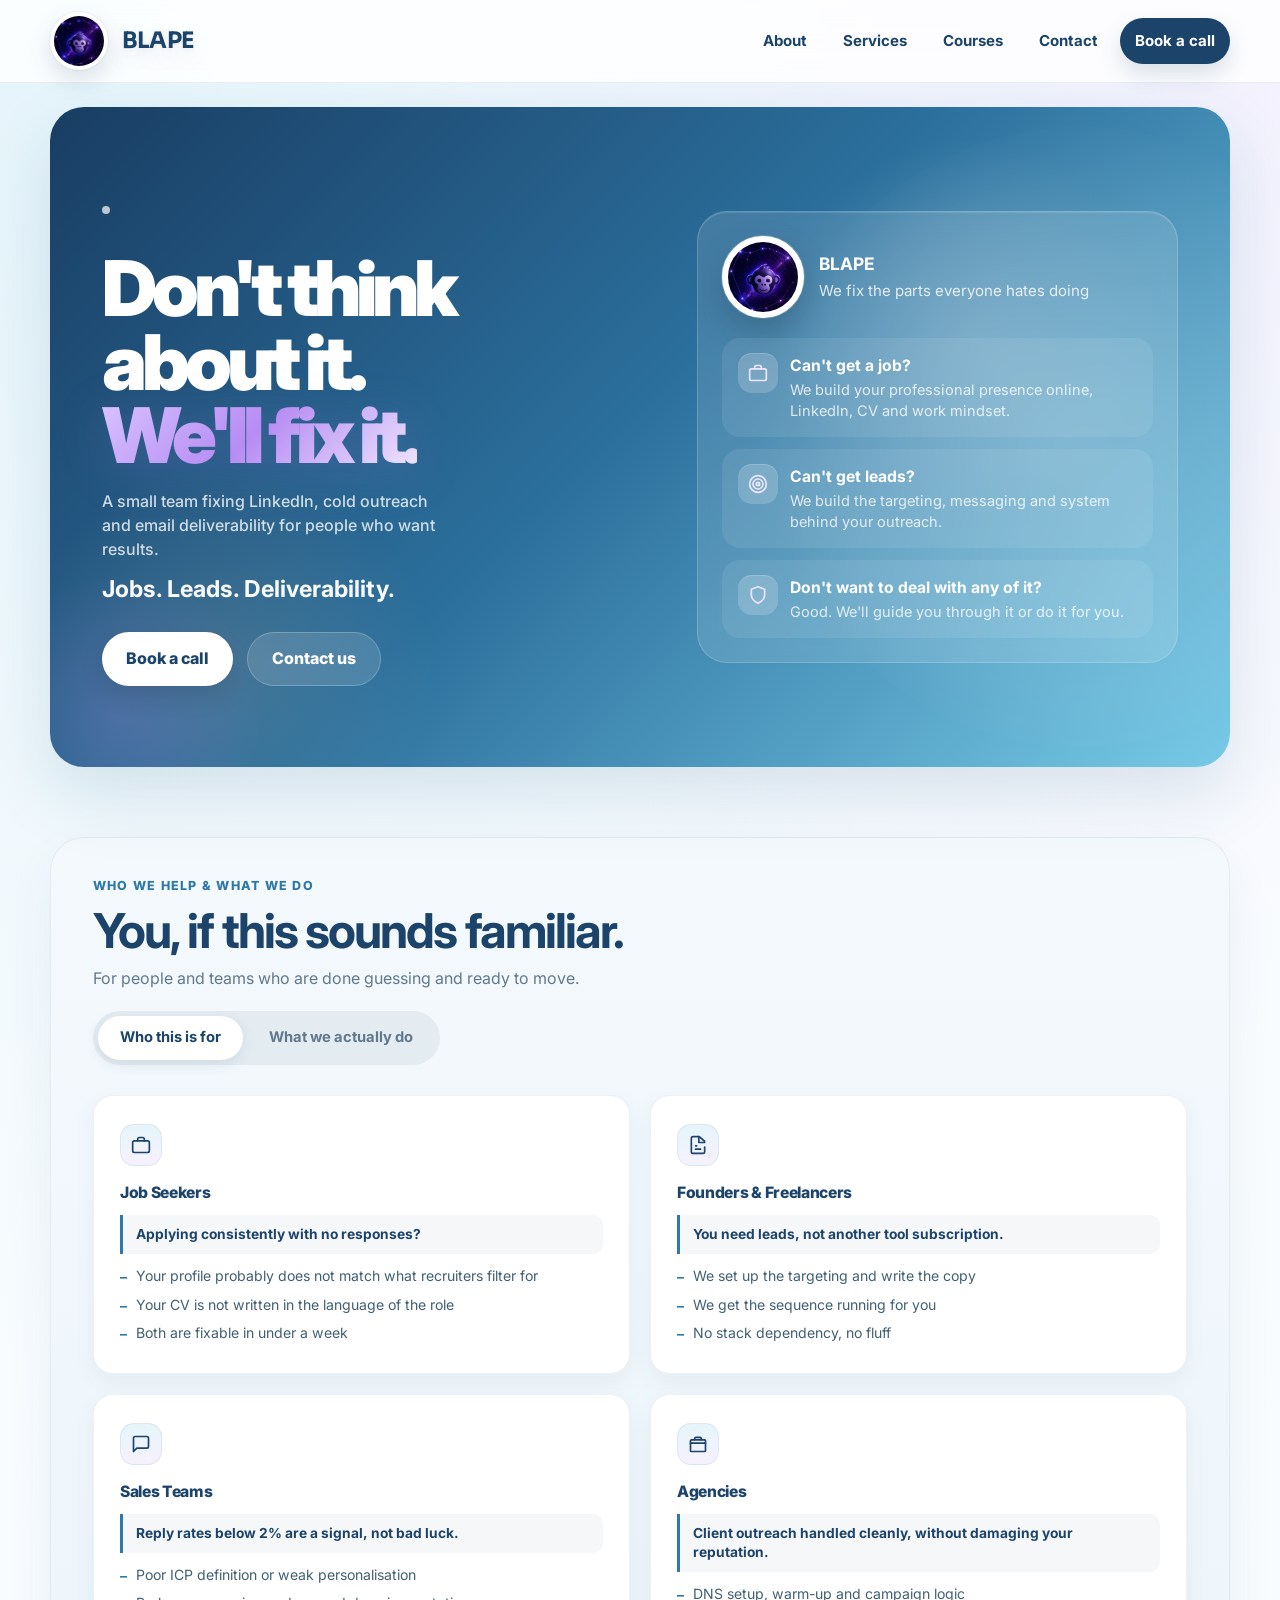
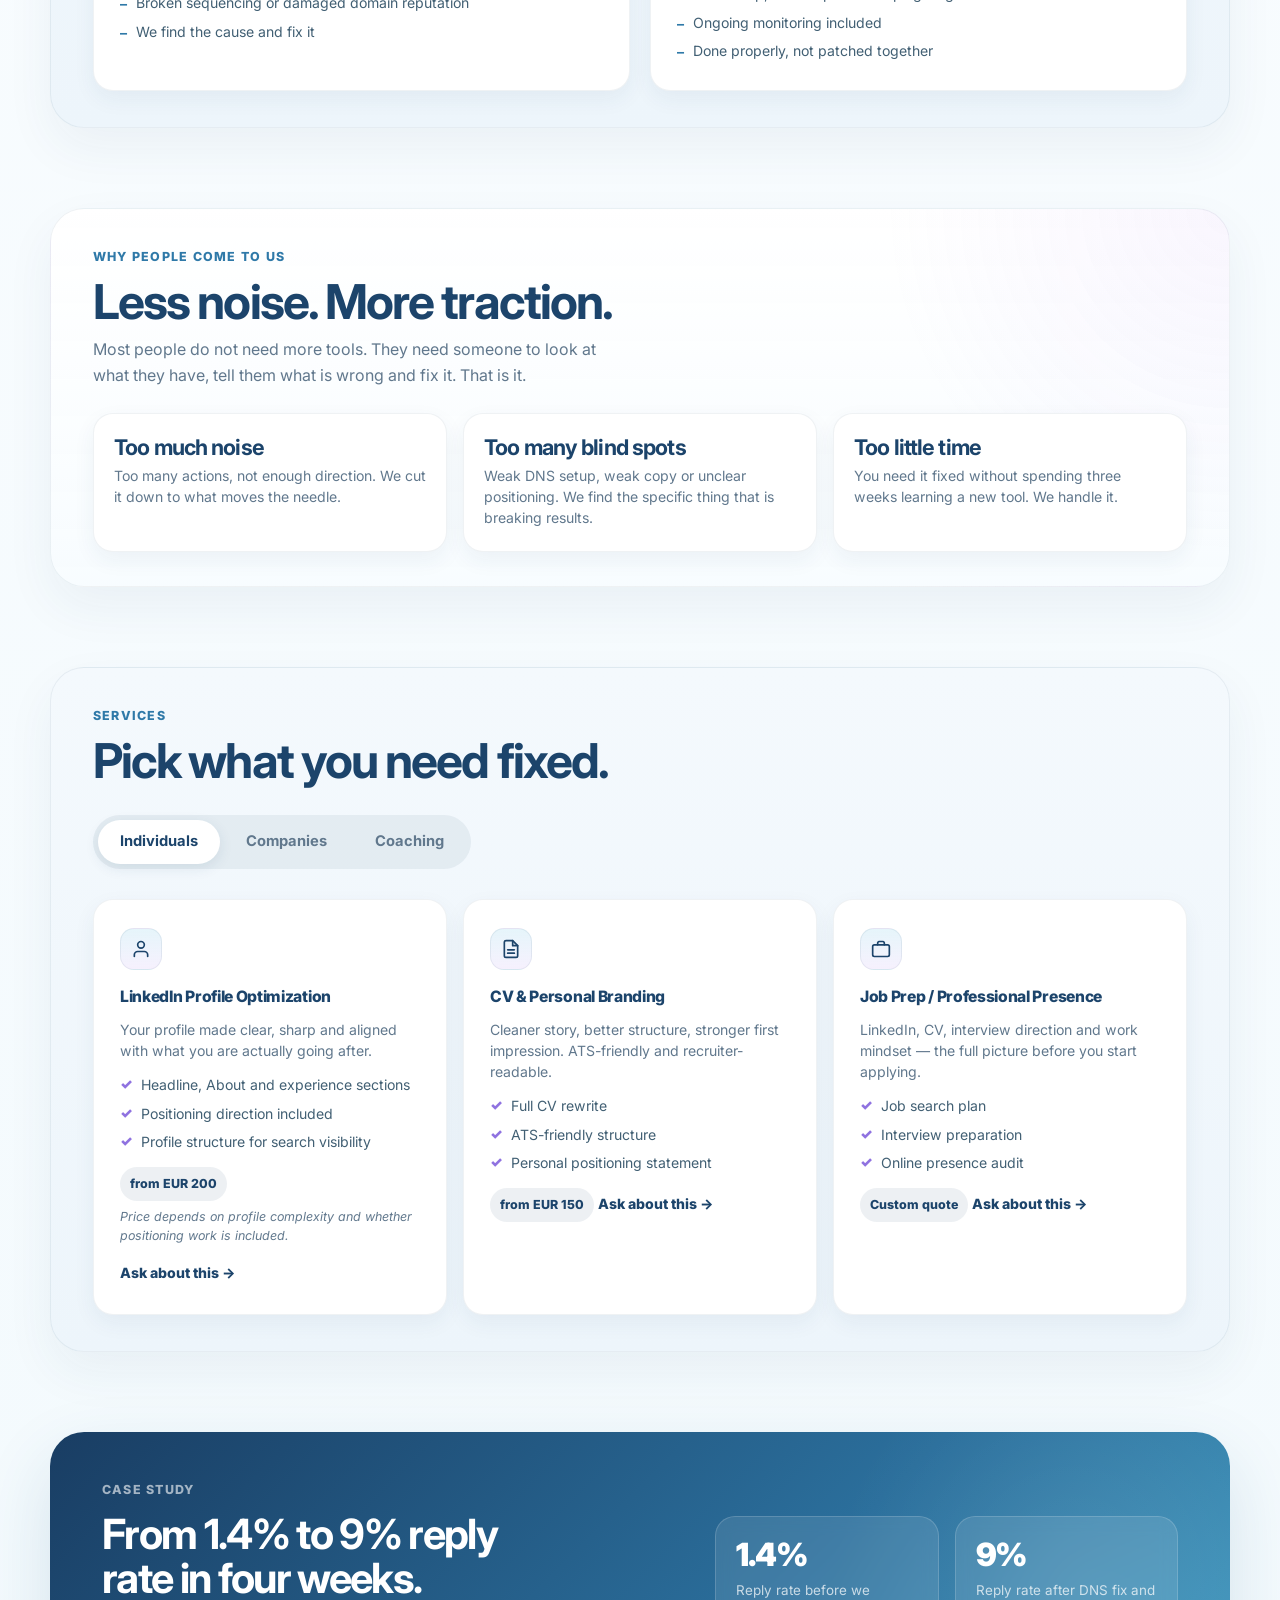
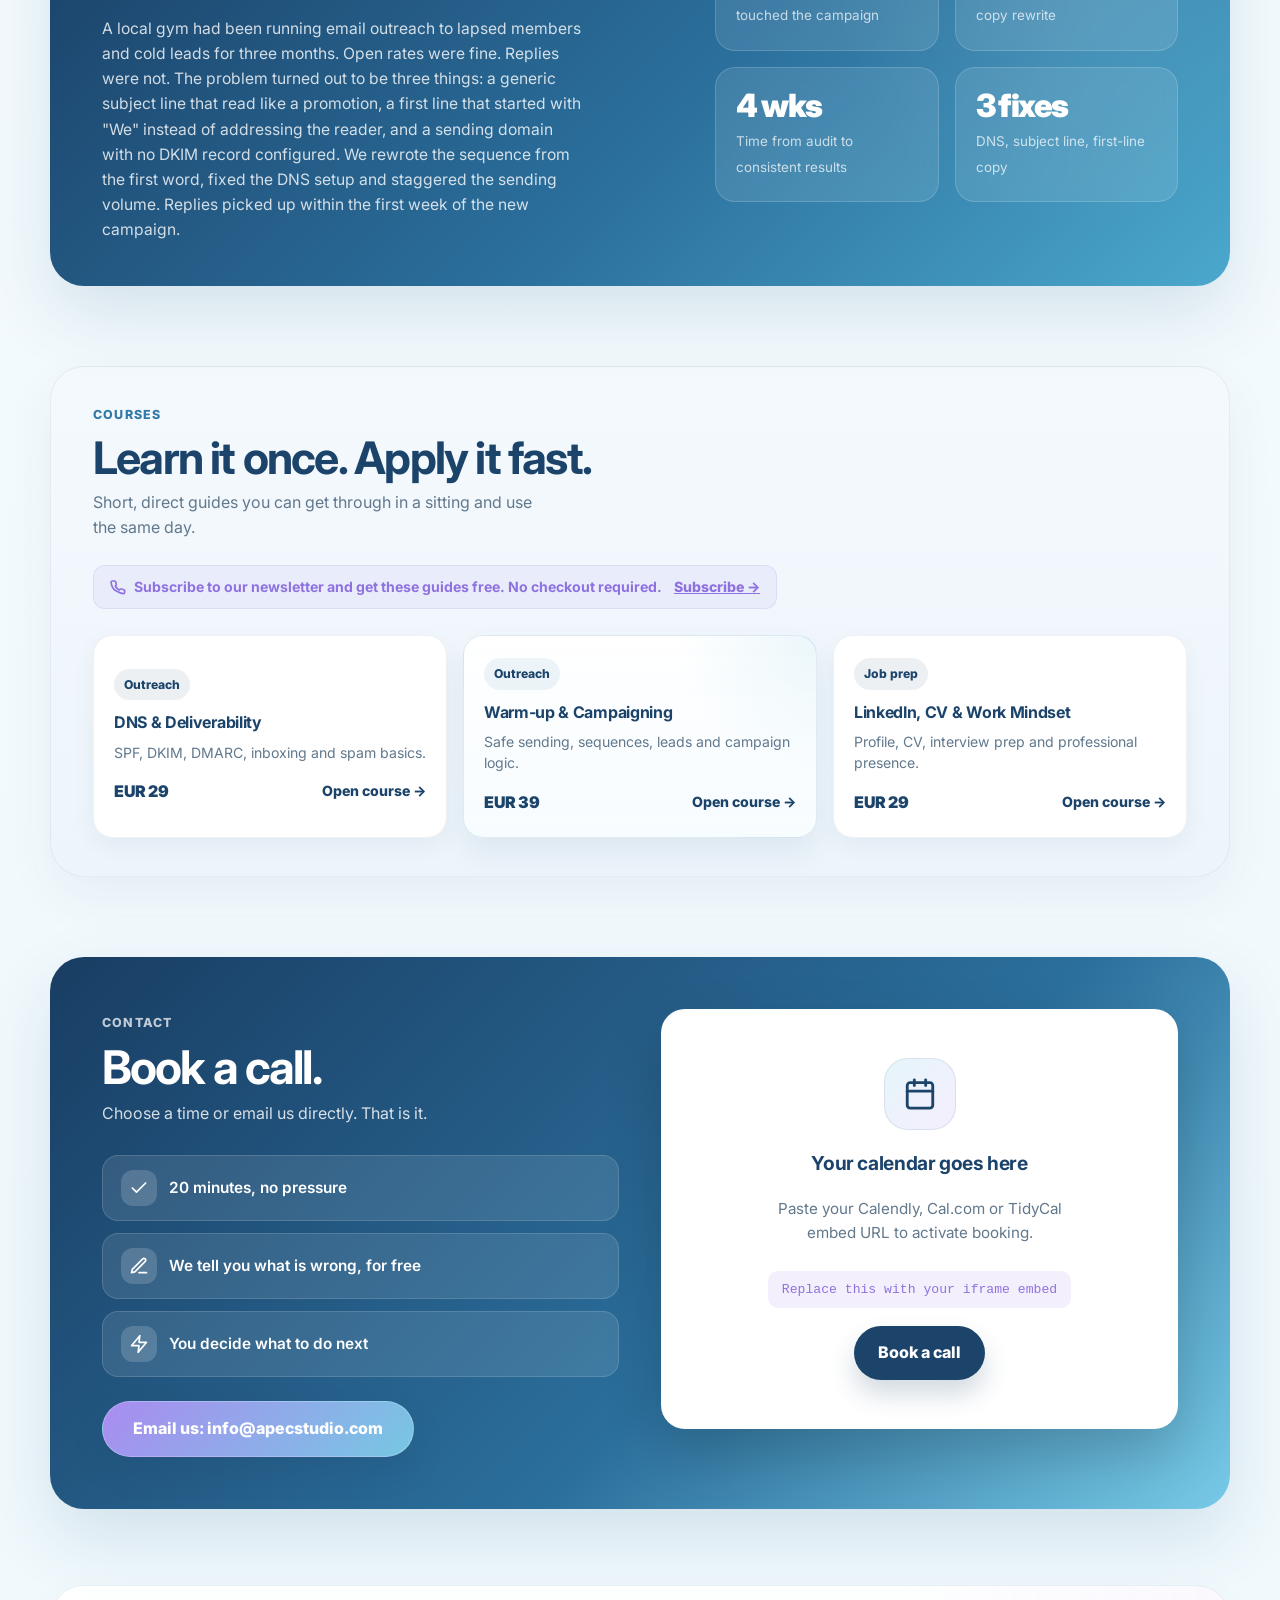
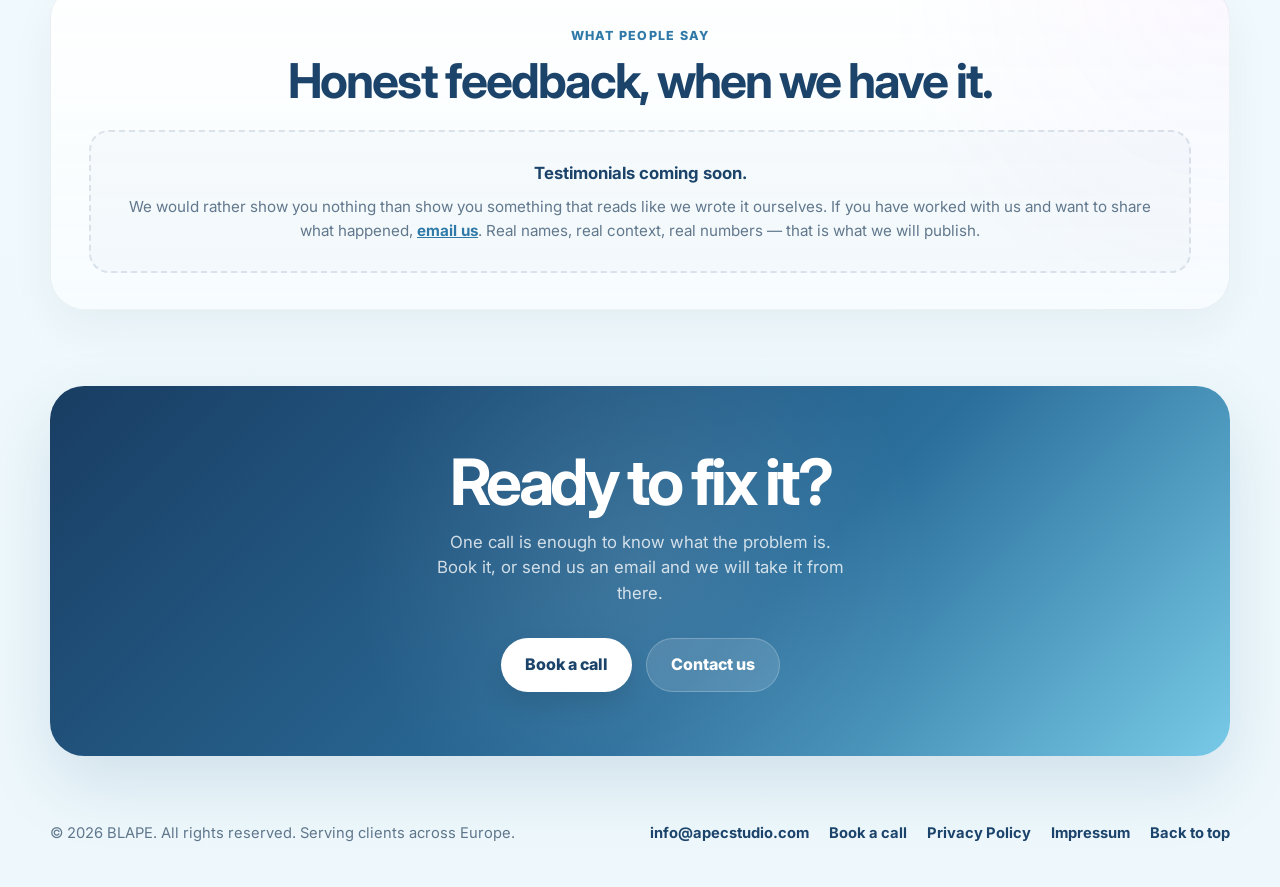
==== commit deb1a880: "Update index.html" ====
--- a/index.html
+++ b/index.html
@@ -1516,7 +1516,7 @@
     <div class="container header-inner">
       <a href="#home" class="brand" aria-label="BLAPE home">
         <div class="logo-circle">
-          <img src="blape-outreach-linkedin-logo.svg" alt="BLAPE logo" />
+          <img src="blape-outreach-success.png" alt="BLAPE logo" />
         </div>
         <div><span>BLAPE</span></div>
       </a>
@@ -1565,7 +1565,7 @@
             <aside class="hero-card" aria-label="Highlights">
               <div class="hero-profile">
                 <div class="logo-circle logo-circle--hero">
-                  <img src="blape-outreach-linkedin-logo.svg" alt="BLAPE logo" />
+                  <img src="blape-outreach-success.png" alt="BLAPE logo" />
                 </div>
                 <div>
                   <strong>BLAPE</strong>
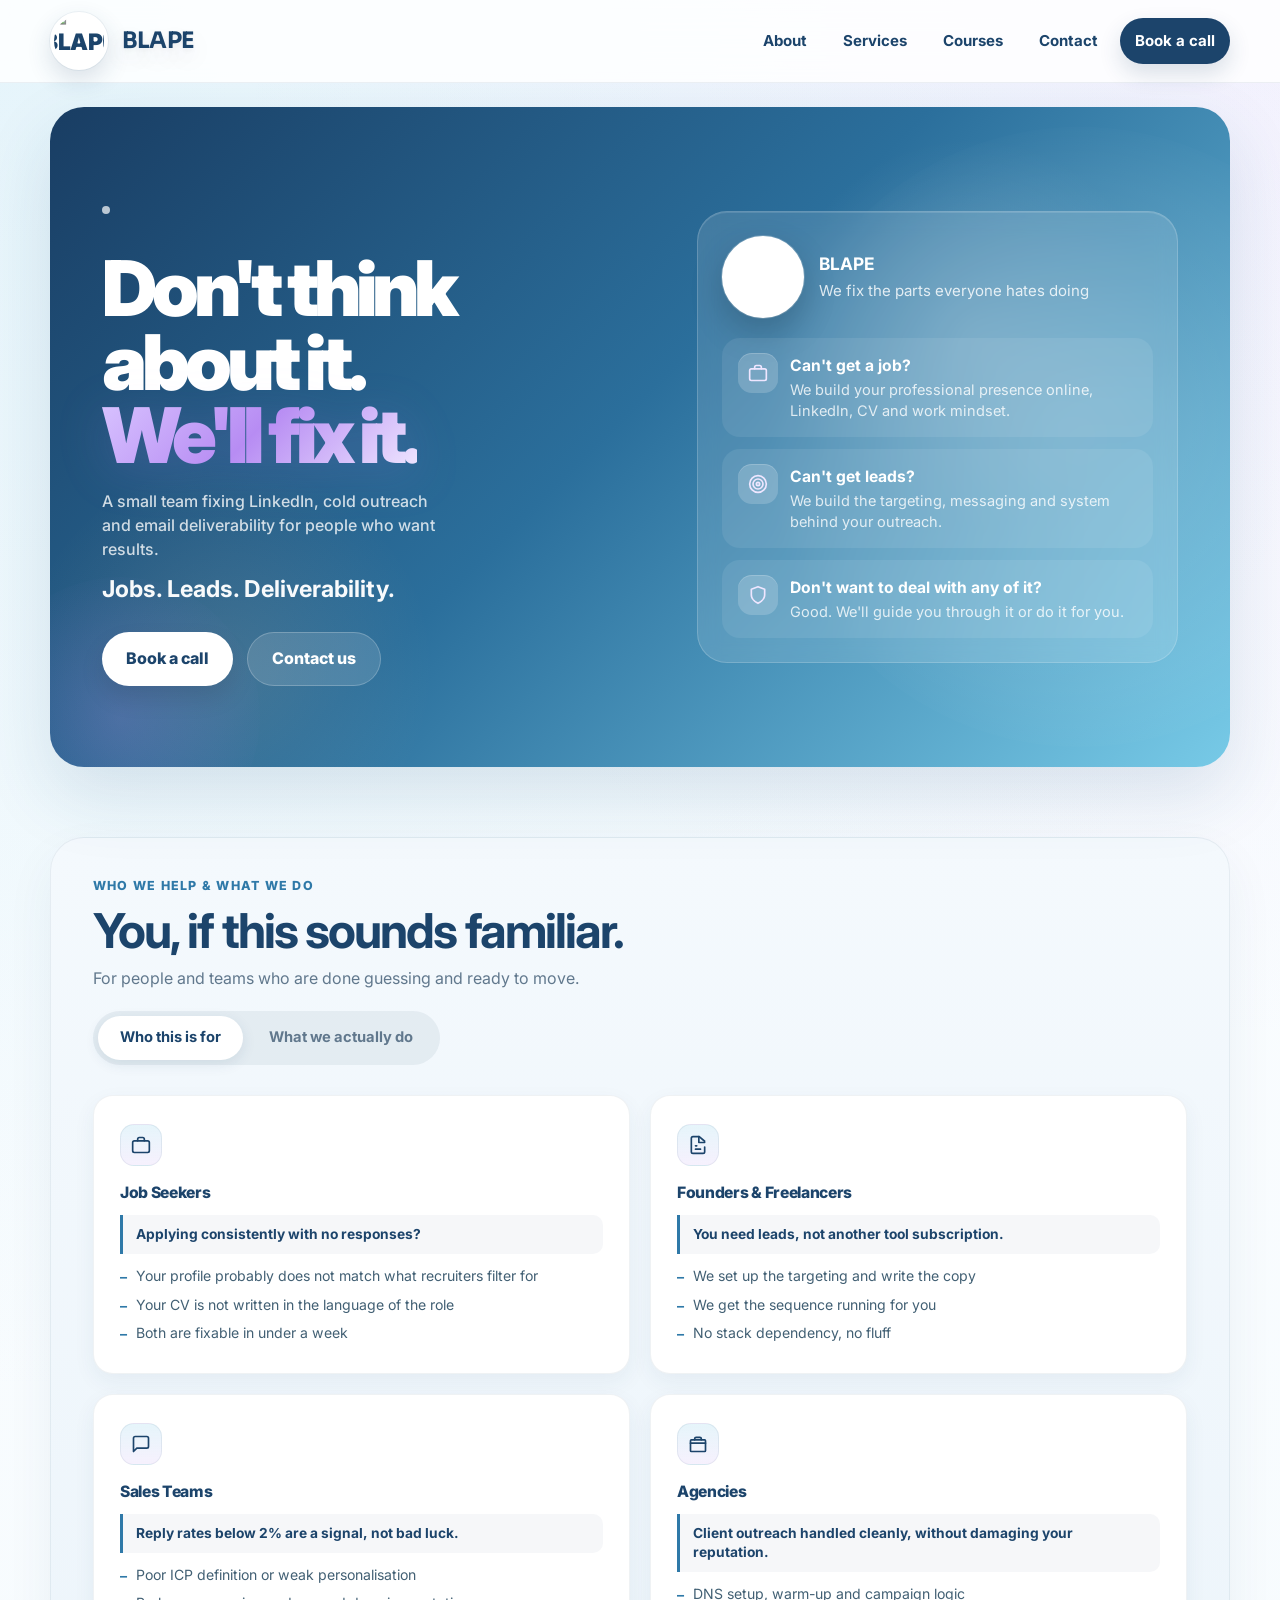
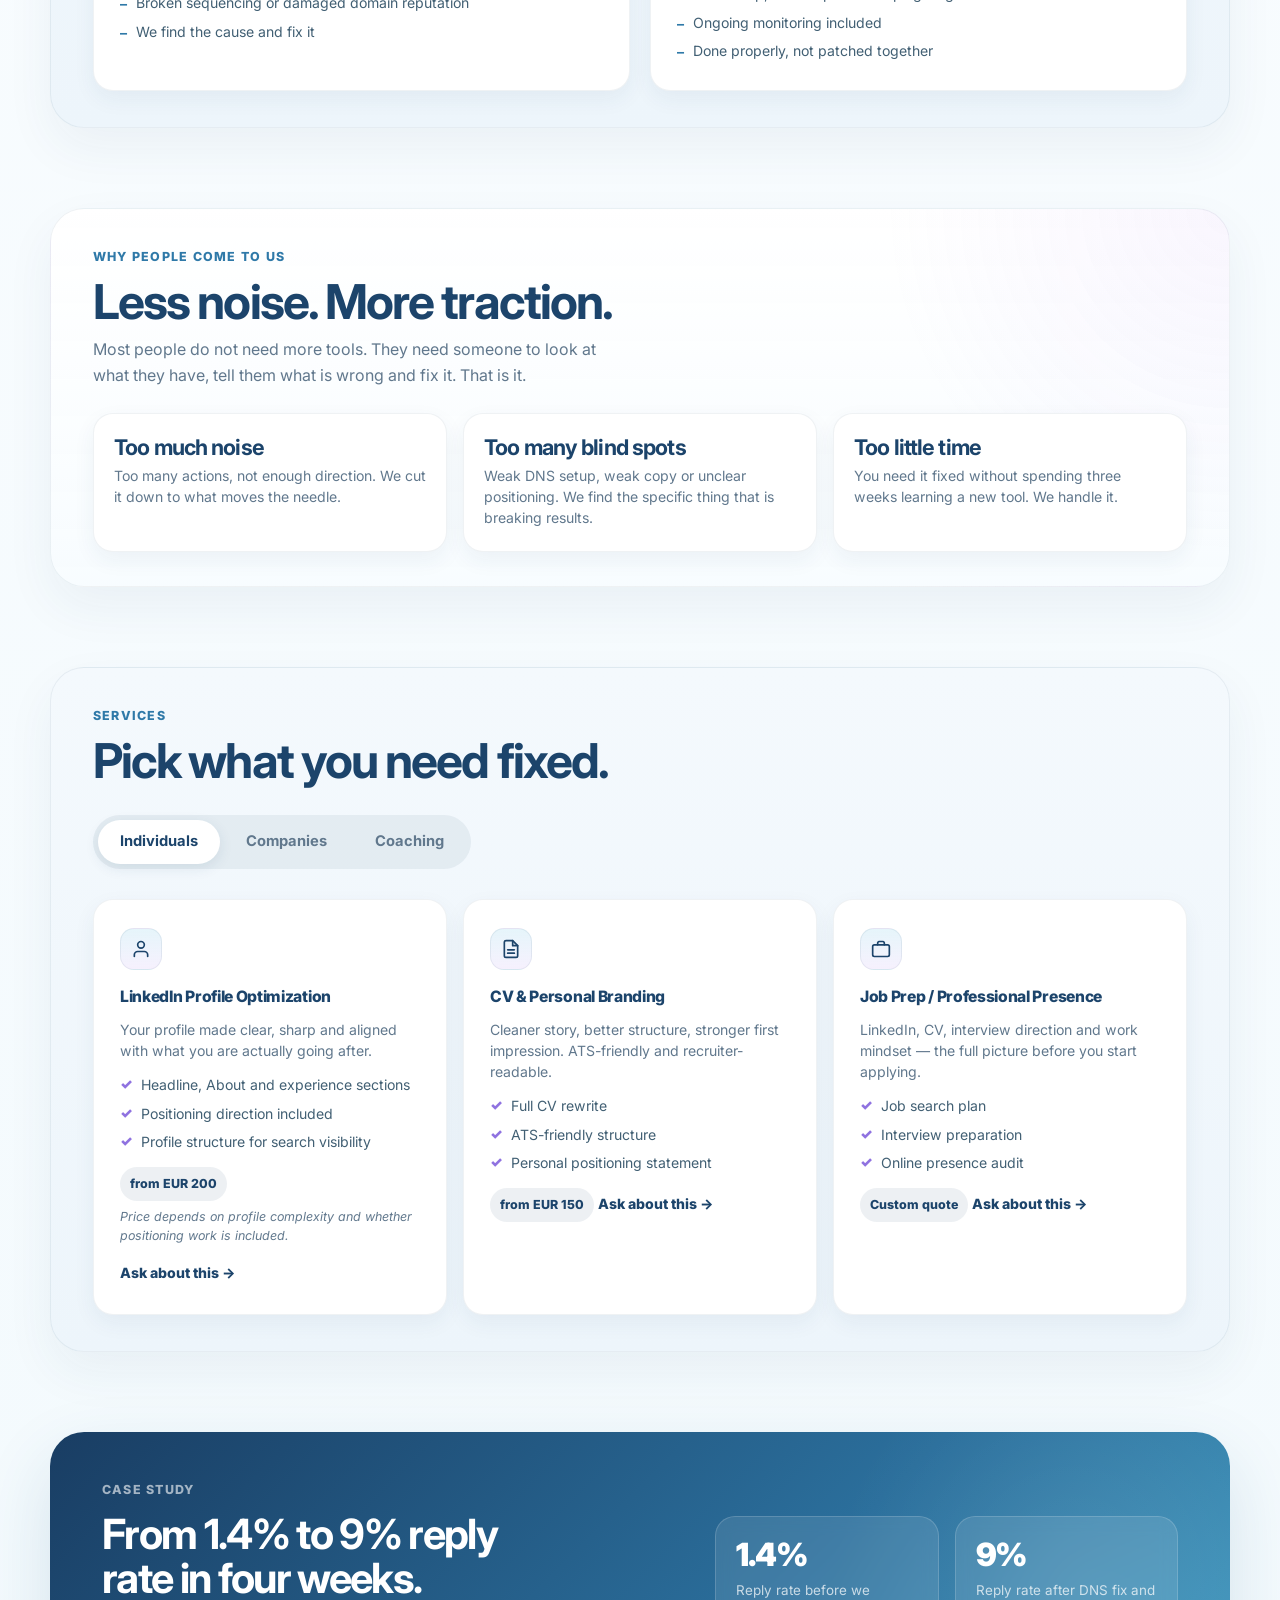
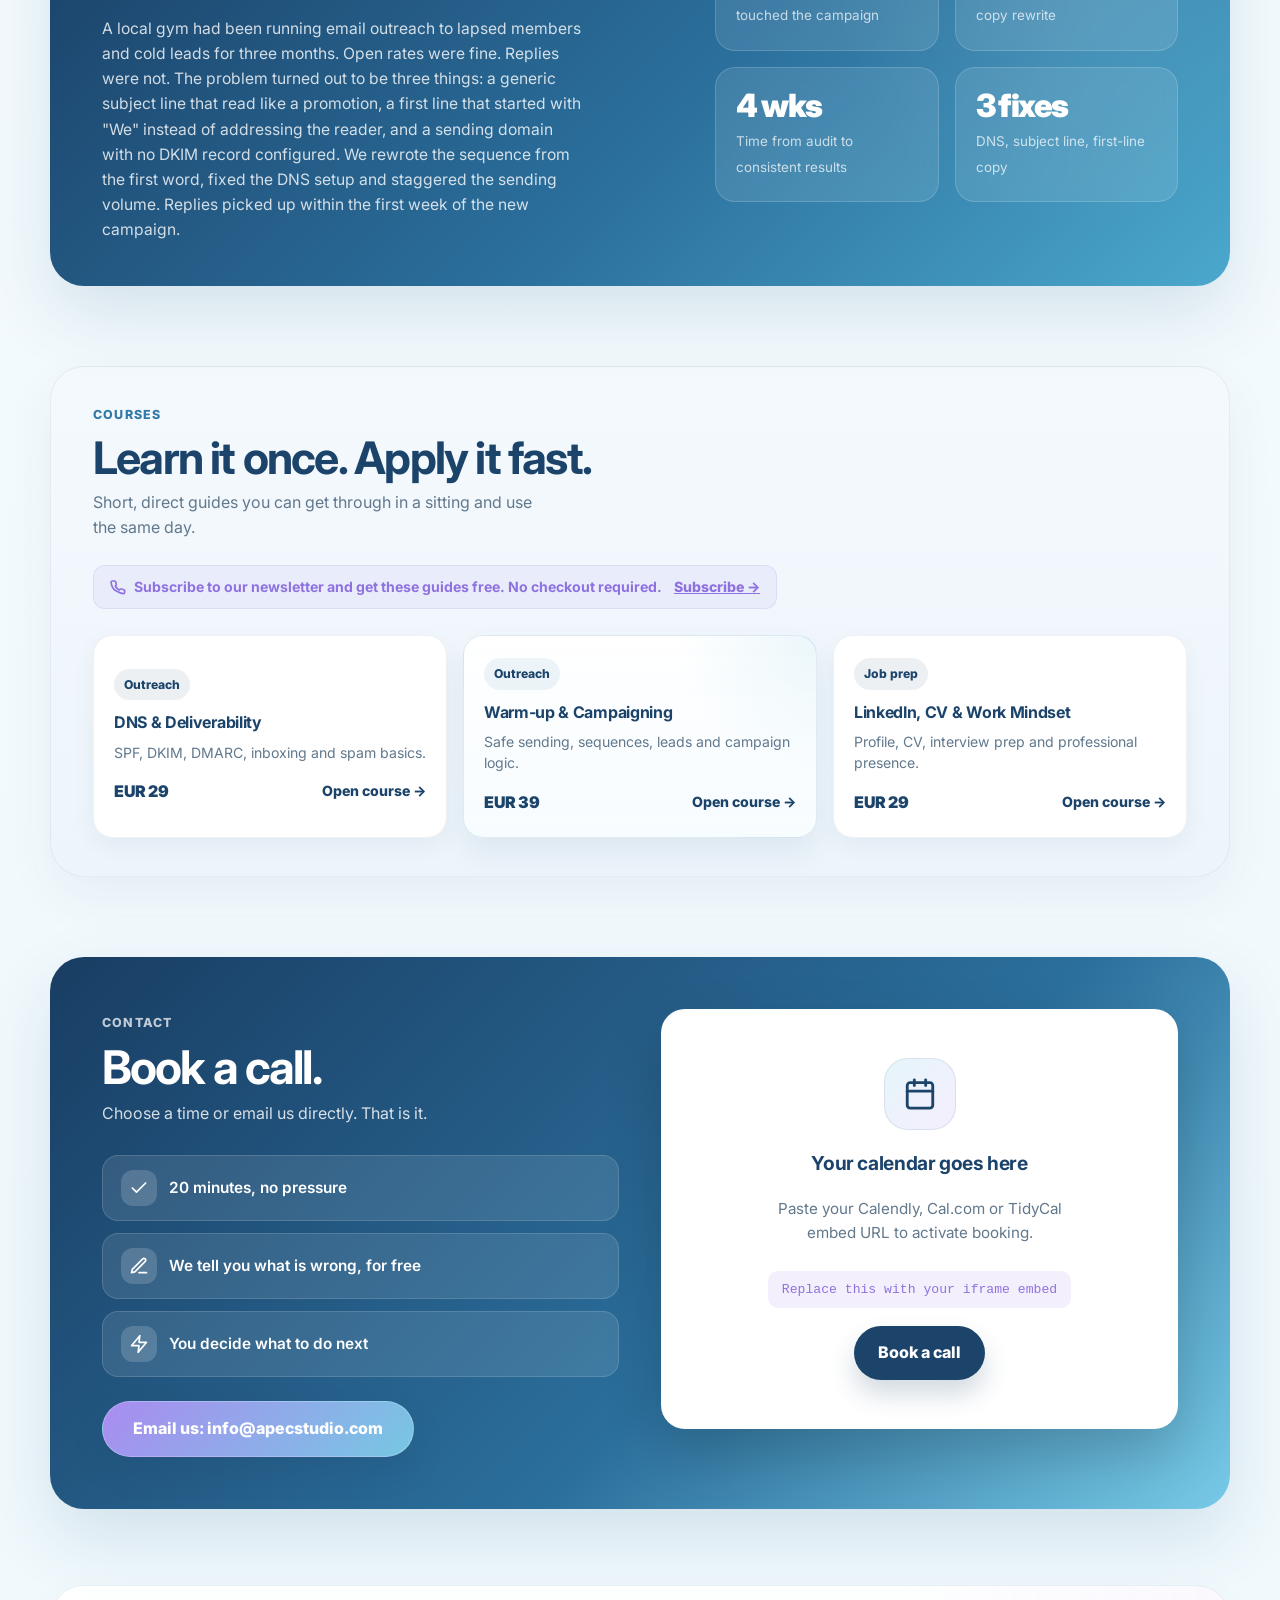
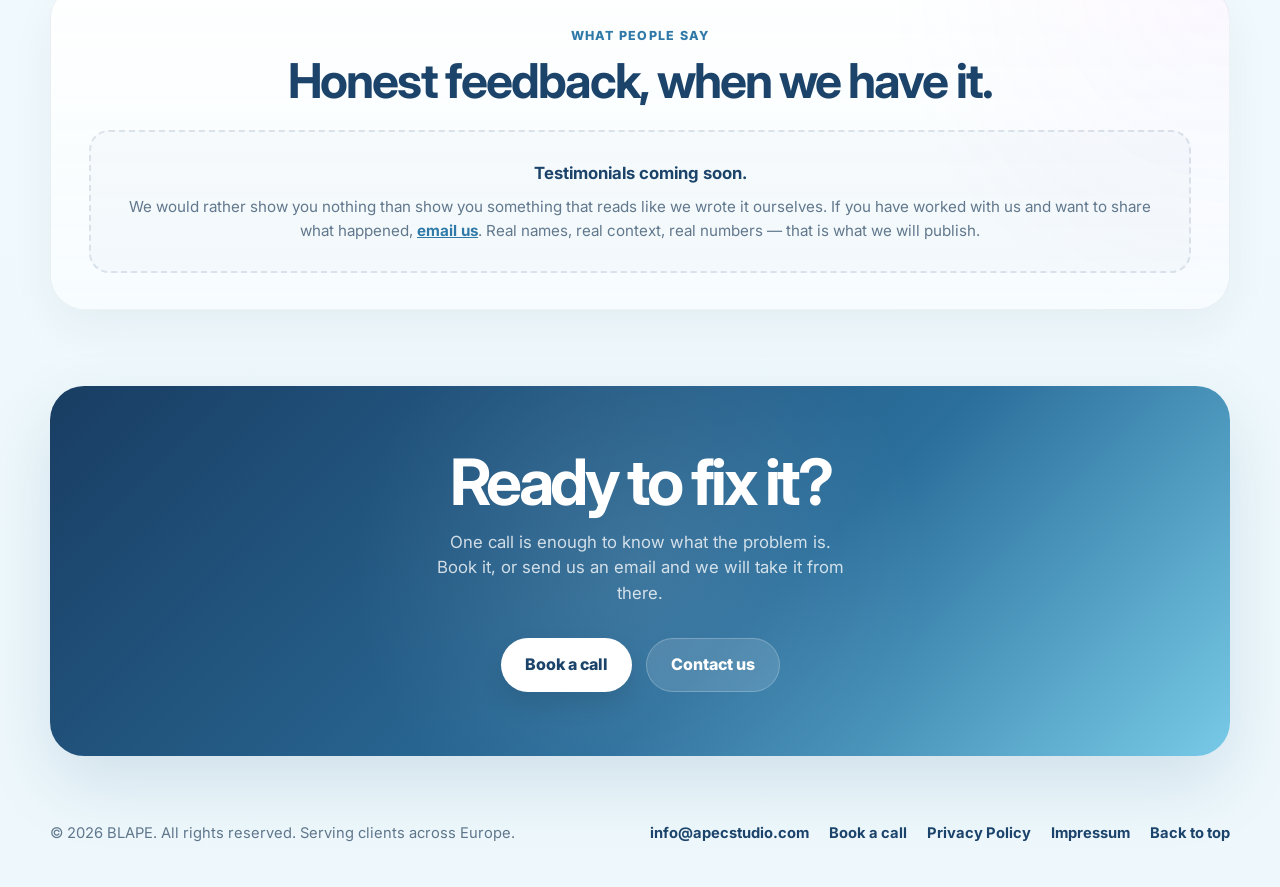
==== commit b703c8b7: "Replace logo image with LinkedIn branding" ====
--- a/index.html
+++ b/index.html
@@ -1516,7 +1516,7 @@
     <div class="container header-inner">
       <a href="#home" class="brand" aria-label="BLAPE home">
         <div class="logo-circle">
-          <img src="blape-outreach-success.png" alt="BLAPE logo" />
+          <img src="blape-outreach-linkedin-branding.svg" alt="BLAPE logo" />
         </div>
         <div><span>BLAPE</span></div>
       </a>
@@ -1565,7 +1565,7 @@
             <aside class="hero-card" aria-label="Highlights">
               <div class="hero-profile">
                 <div class="logo-circle logo-circle--hero">
-                  <img src="blape-outreach-success.png" alt="BLAPE logo" />
+                  <img src="blape-outreach-linkedin-branding.svg" alt="BLAPE logo" />
                 </div>
                 <div>
                   <strong>BLAPE</strong>
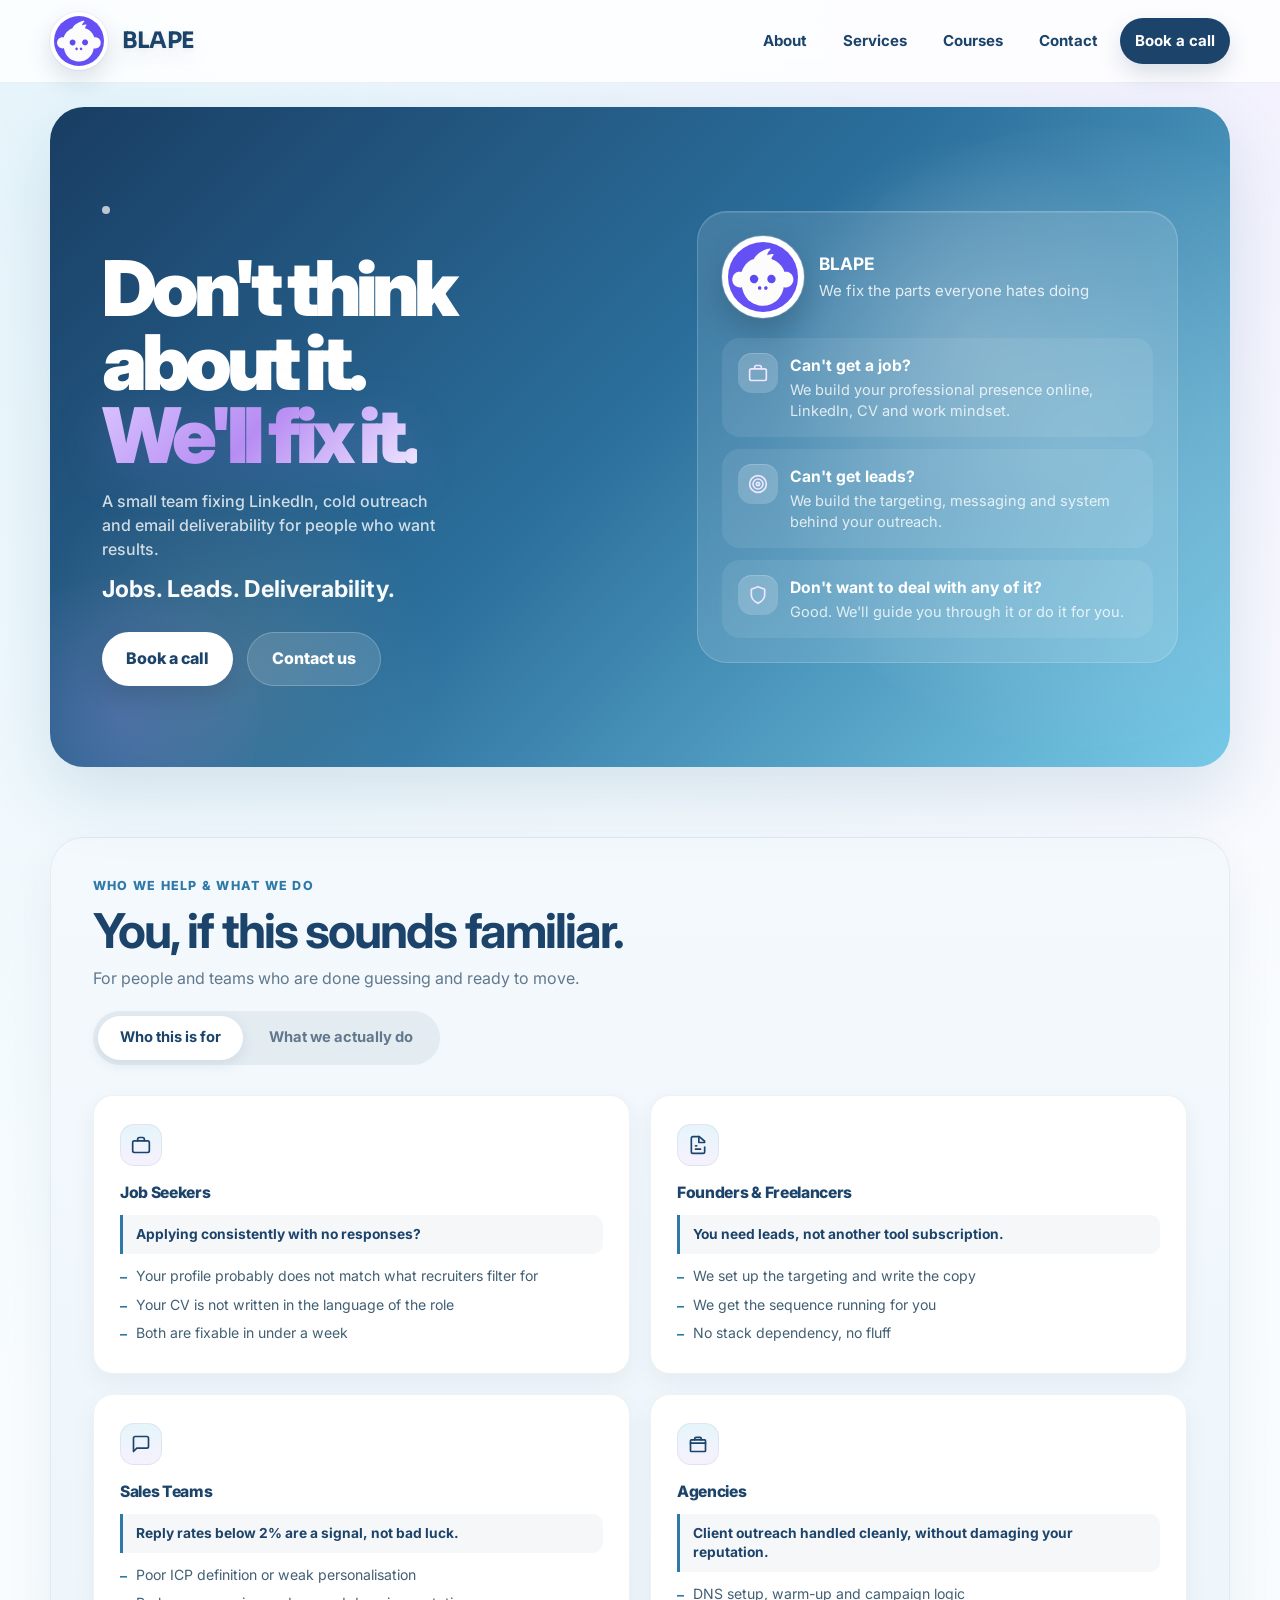
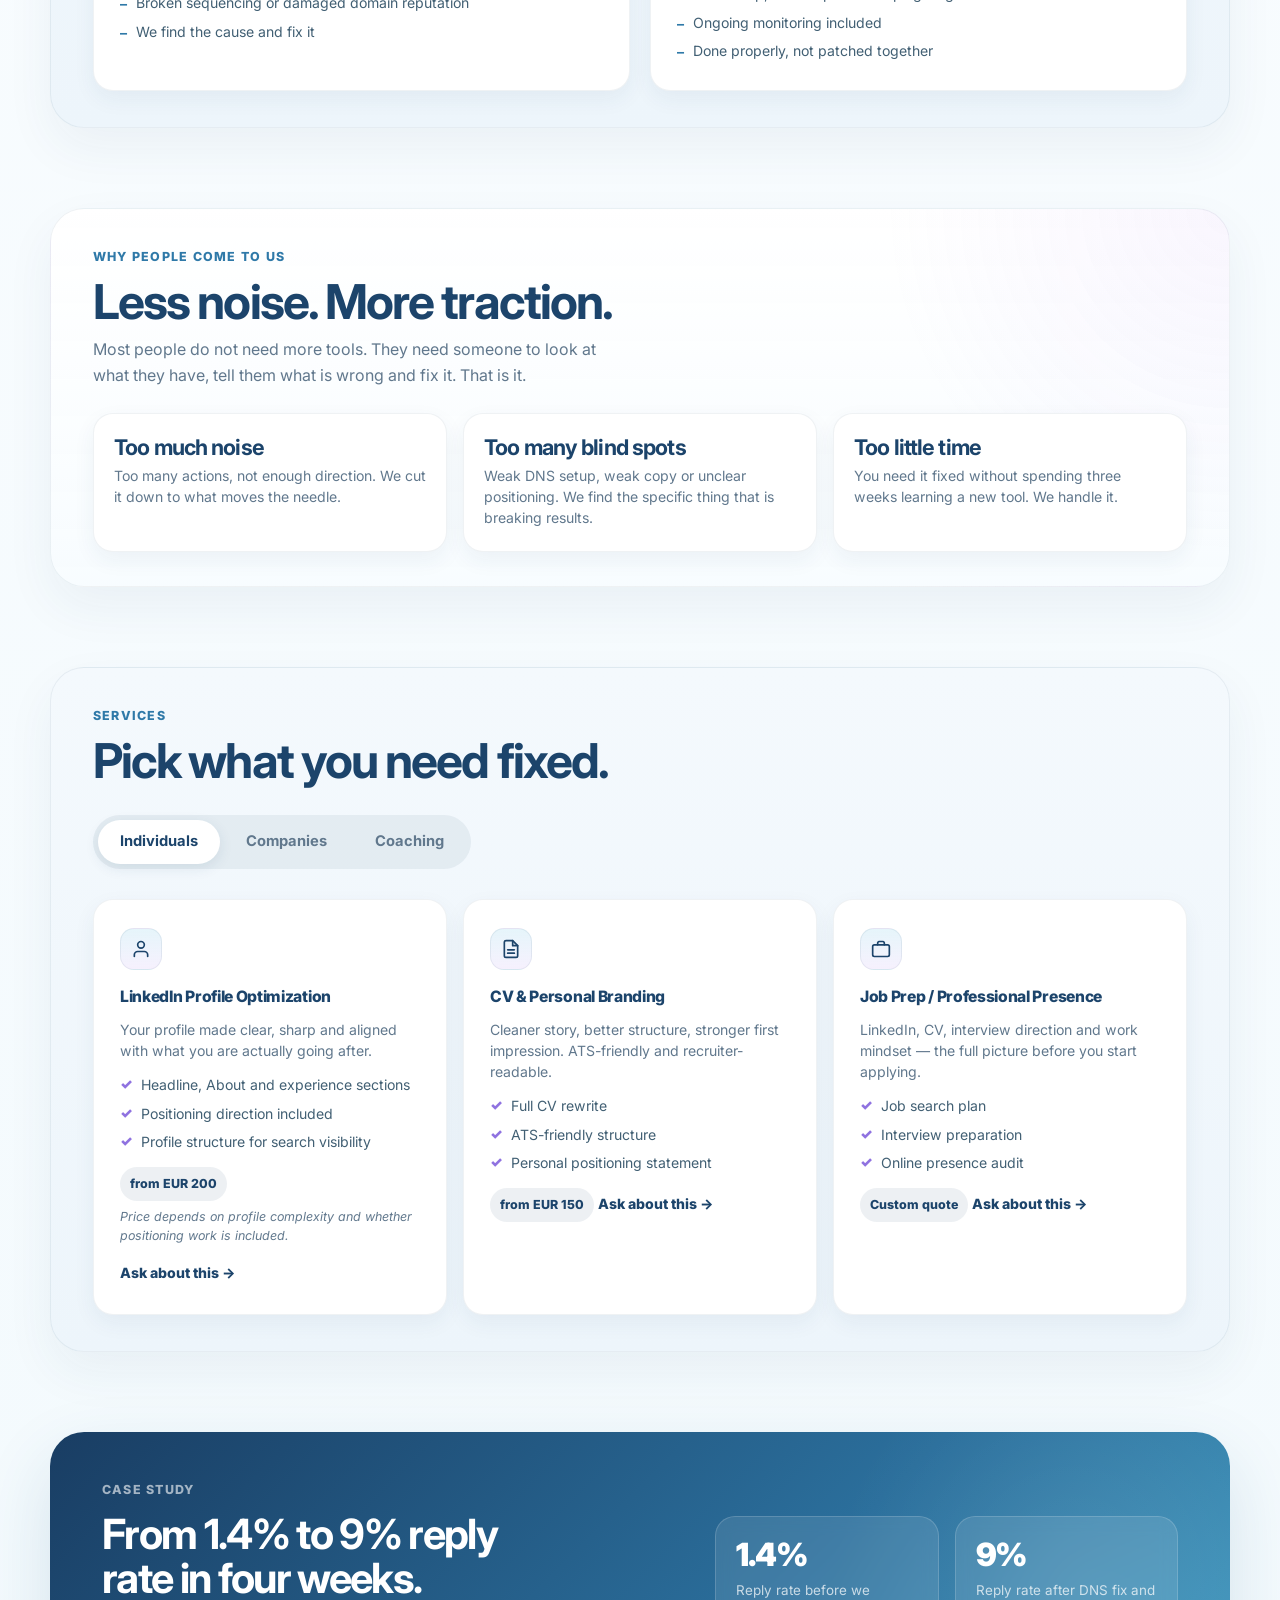
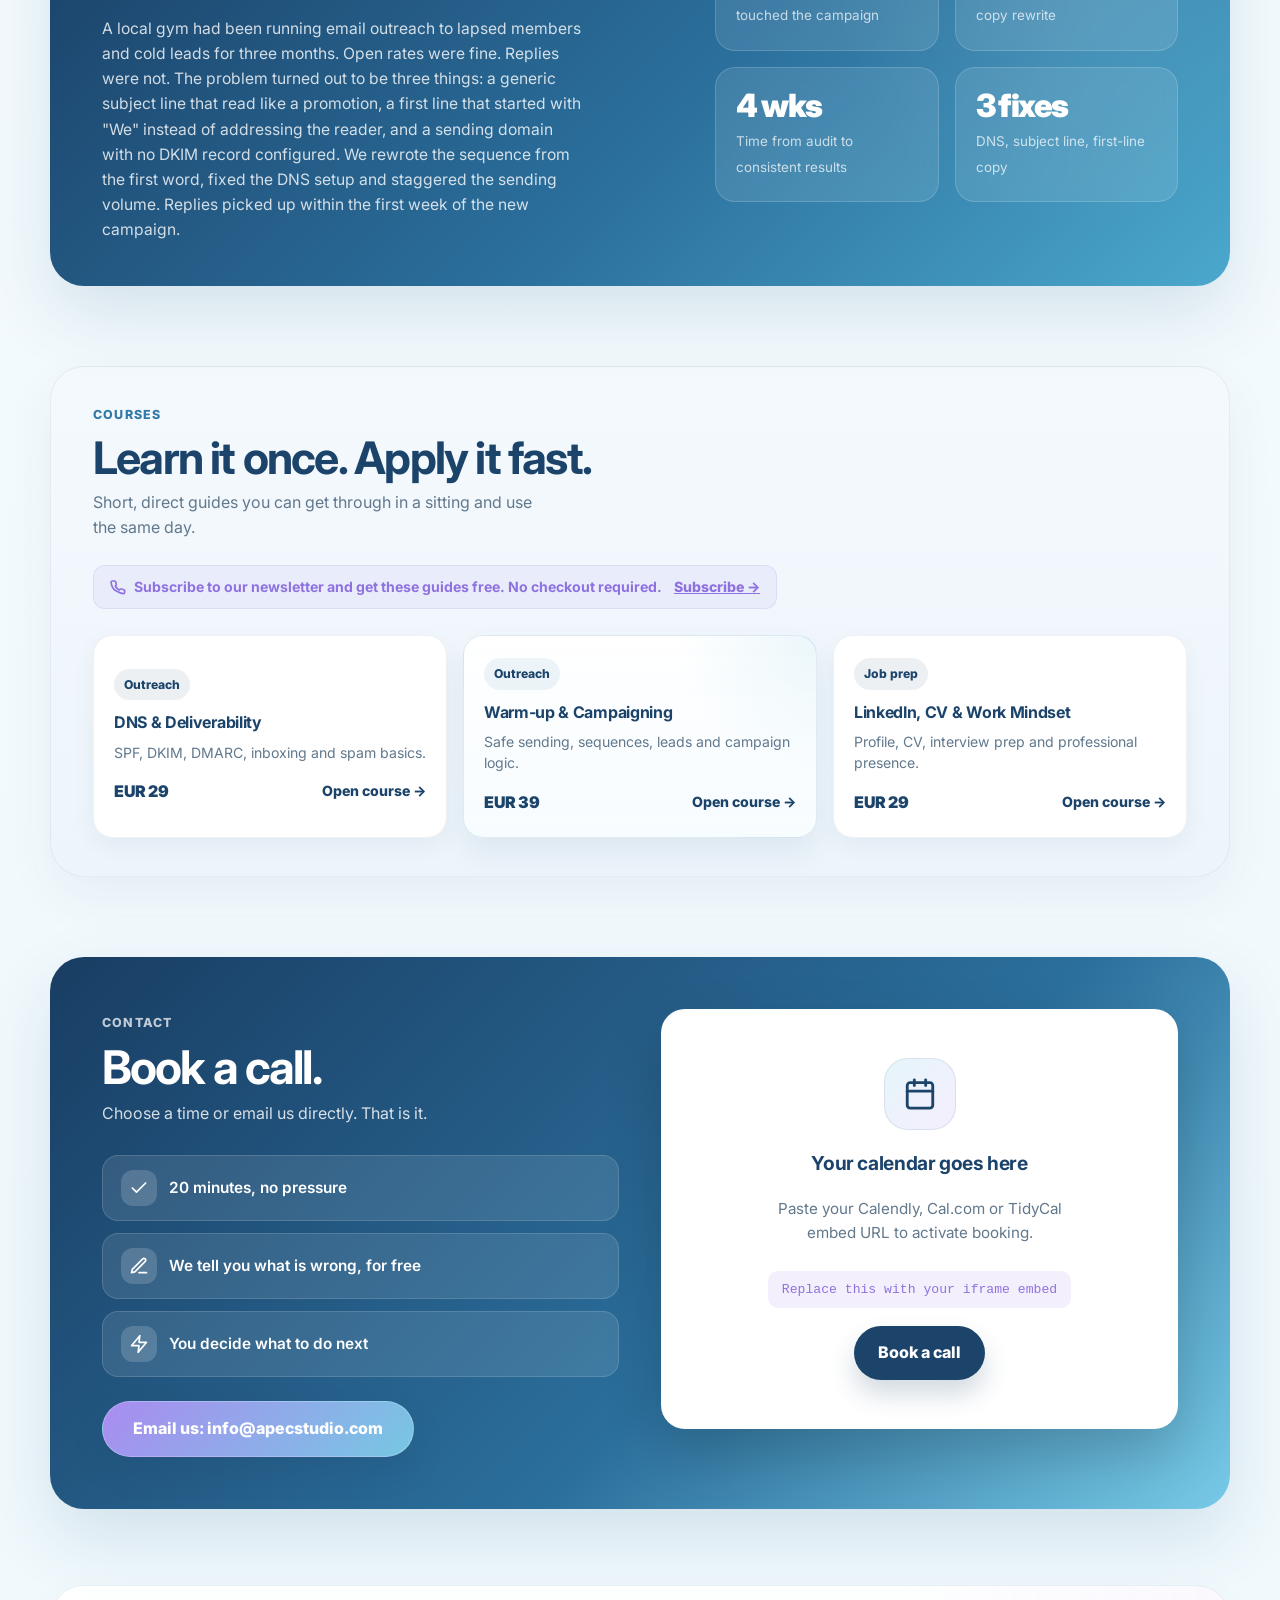
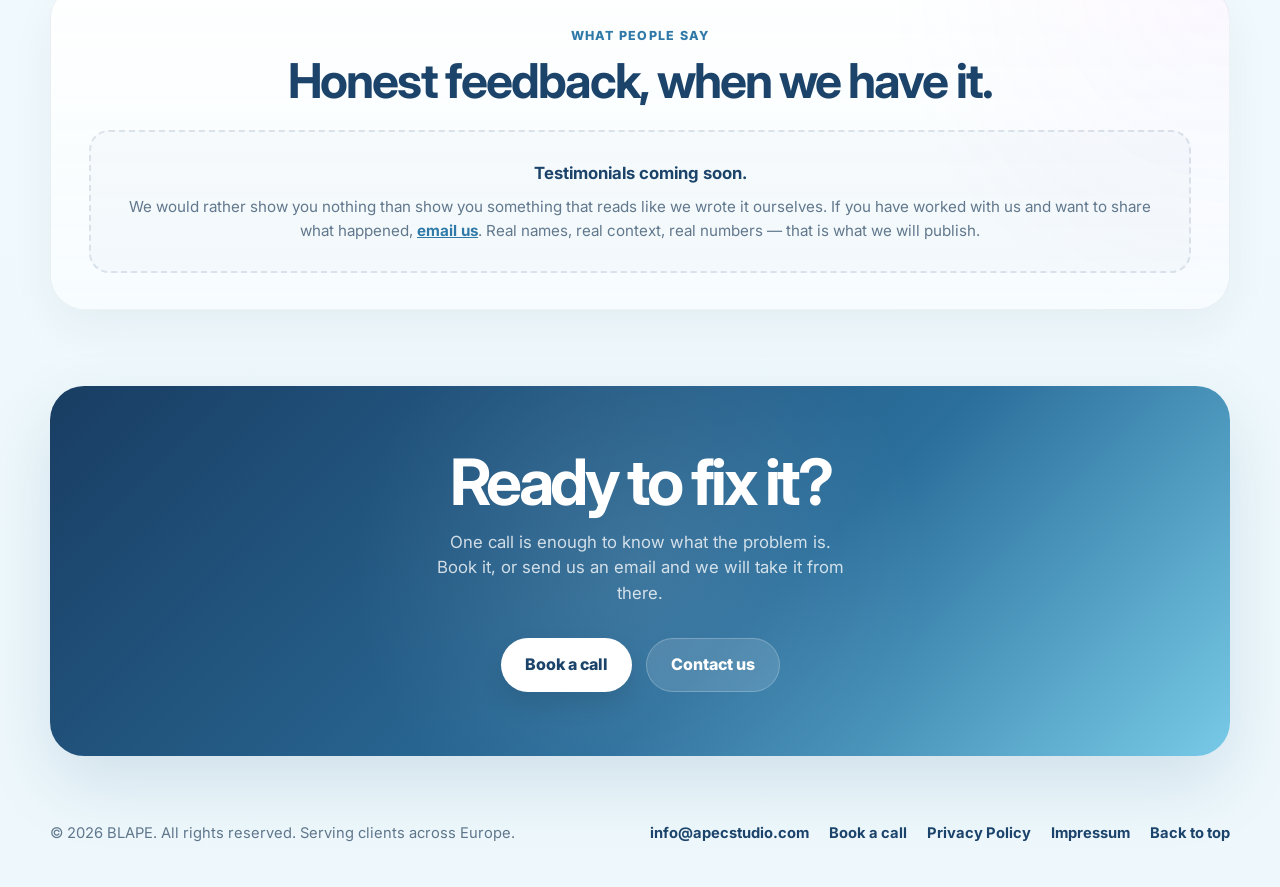
==== commit d77a1629: "Update index.html" ====
--- a/index.html
+++ b/index.html
@@ -1516,7 +1516,7 @@
     <div class="container header-inner">
       <a href="#home" class="brand" aria-label="BLAPE home">
         <div class="logo-circle">
-          <img src="blape-outreach-linkedin-branding.svg" alt="BLAPE logo" />
+          <img src="/blape-outreach-linkedin-branding.svg" alt="BLAPE logo" />
         </div>
         <div><span>BLAPE</span></div>
       </a>
@@ -1565,7 +1565,7 @@
             <aside class="hero-card" aria-label="Highlights">
               <div class="hero-profile">
                 <div class="logo-circle logo-circle--hero">
-                  <img src="blape-outreach-linkedin-branding.svg" alt="BLAPE logo" />
+                  <img src="/blape-outreach-linkedin-branding.svg" alt="BLAPE logo" />
                 </div>
                 <div>
                   <strong>BLAPE</strong>
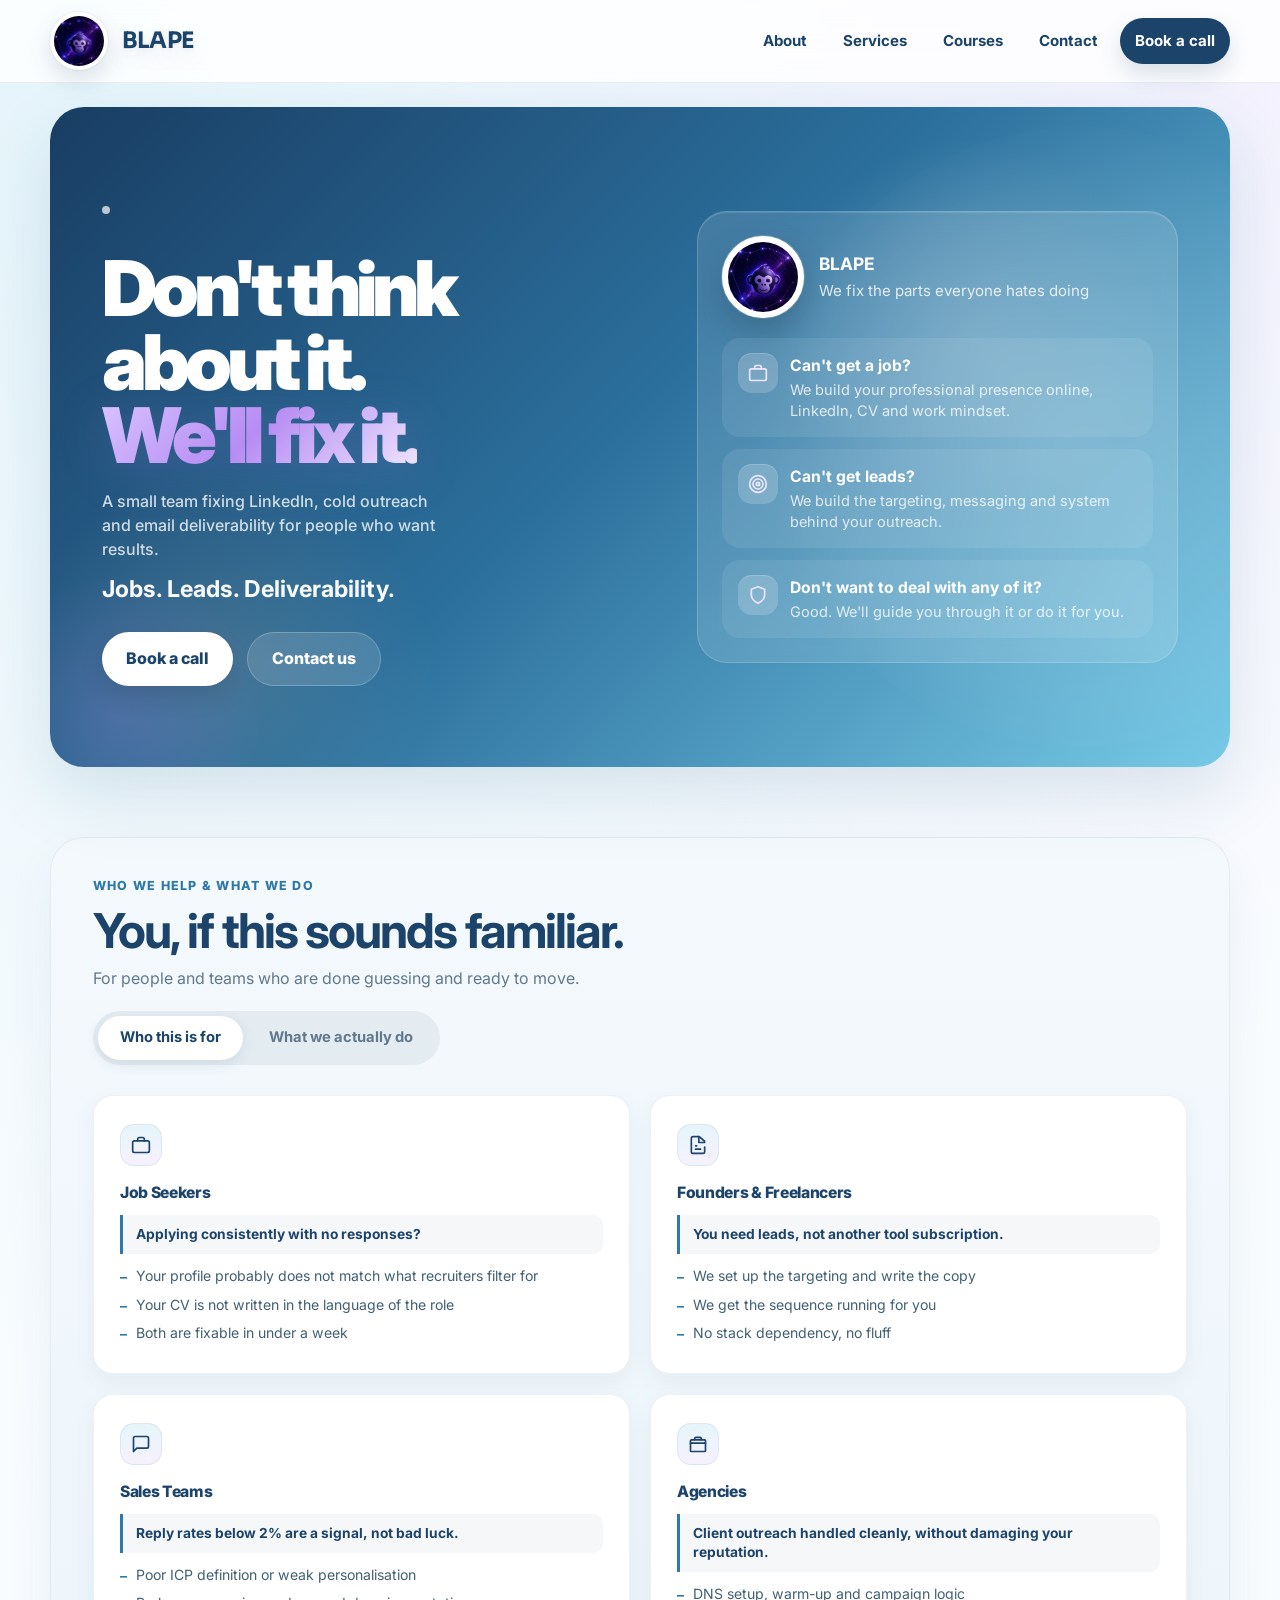
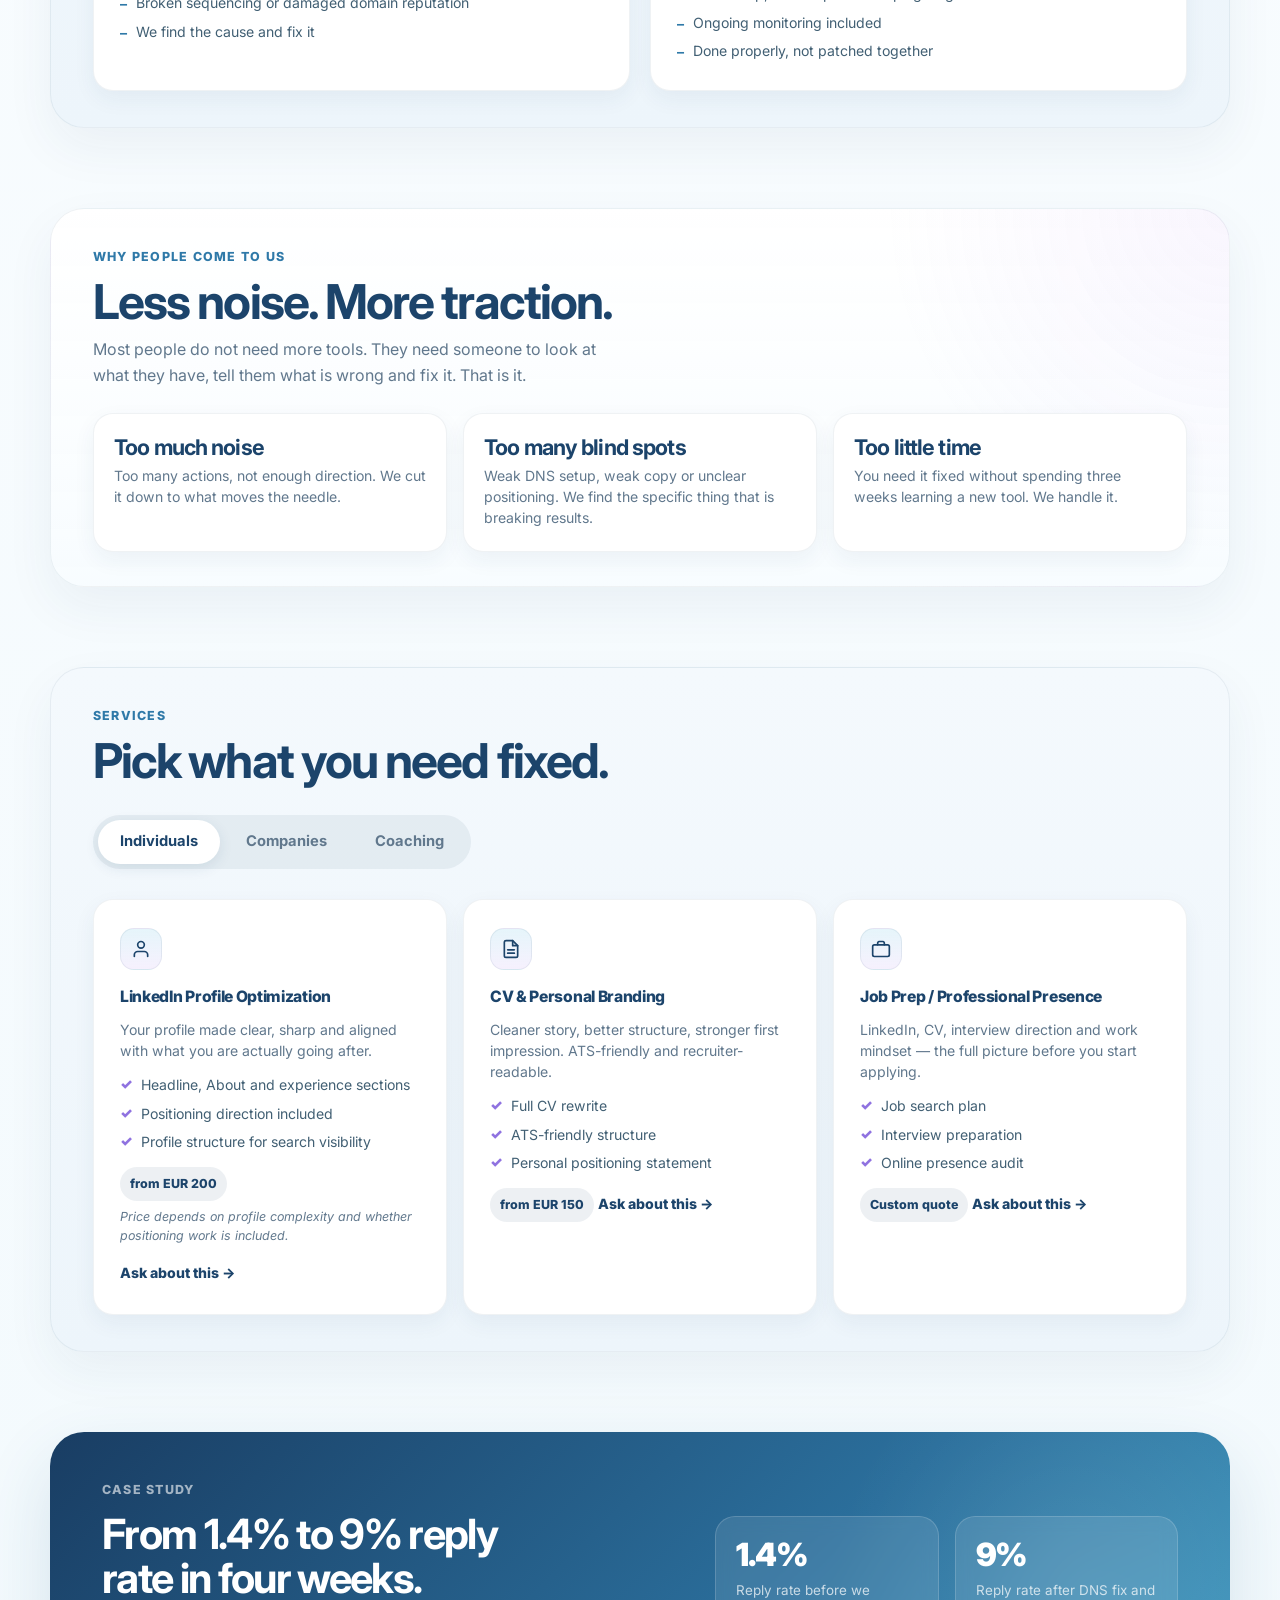
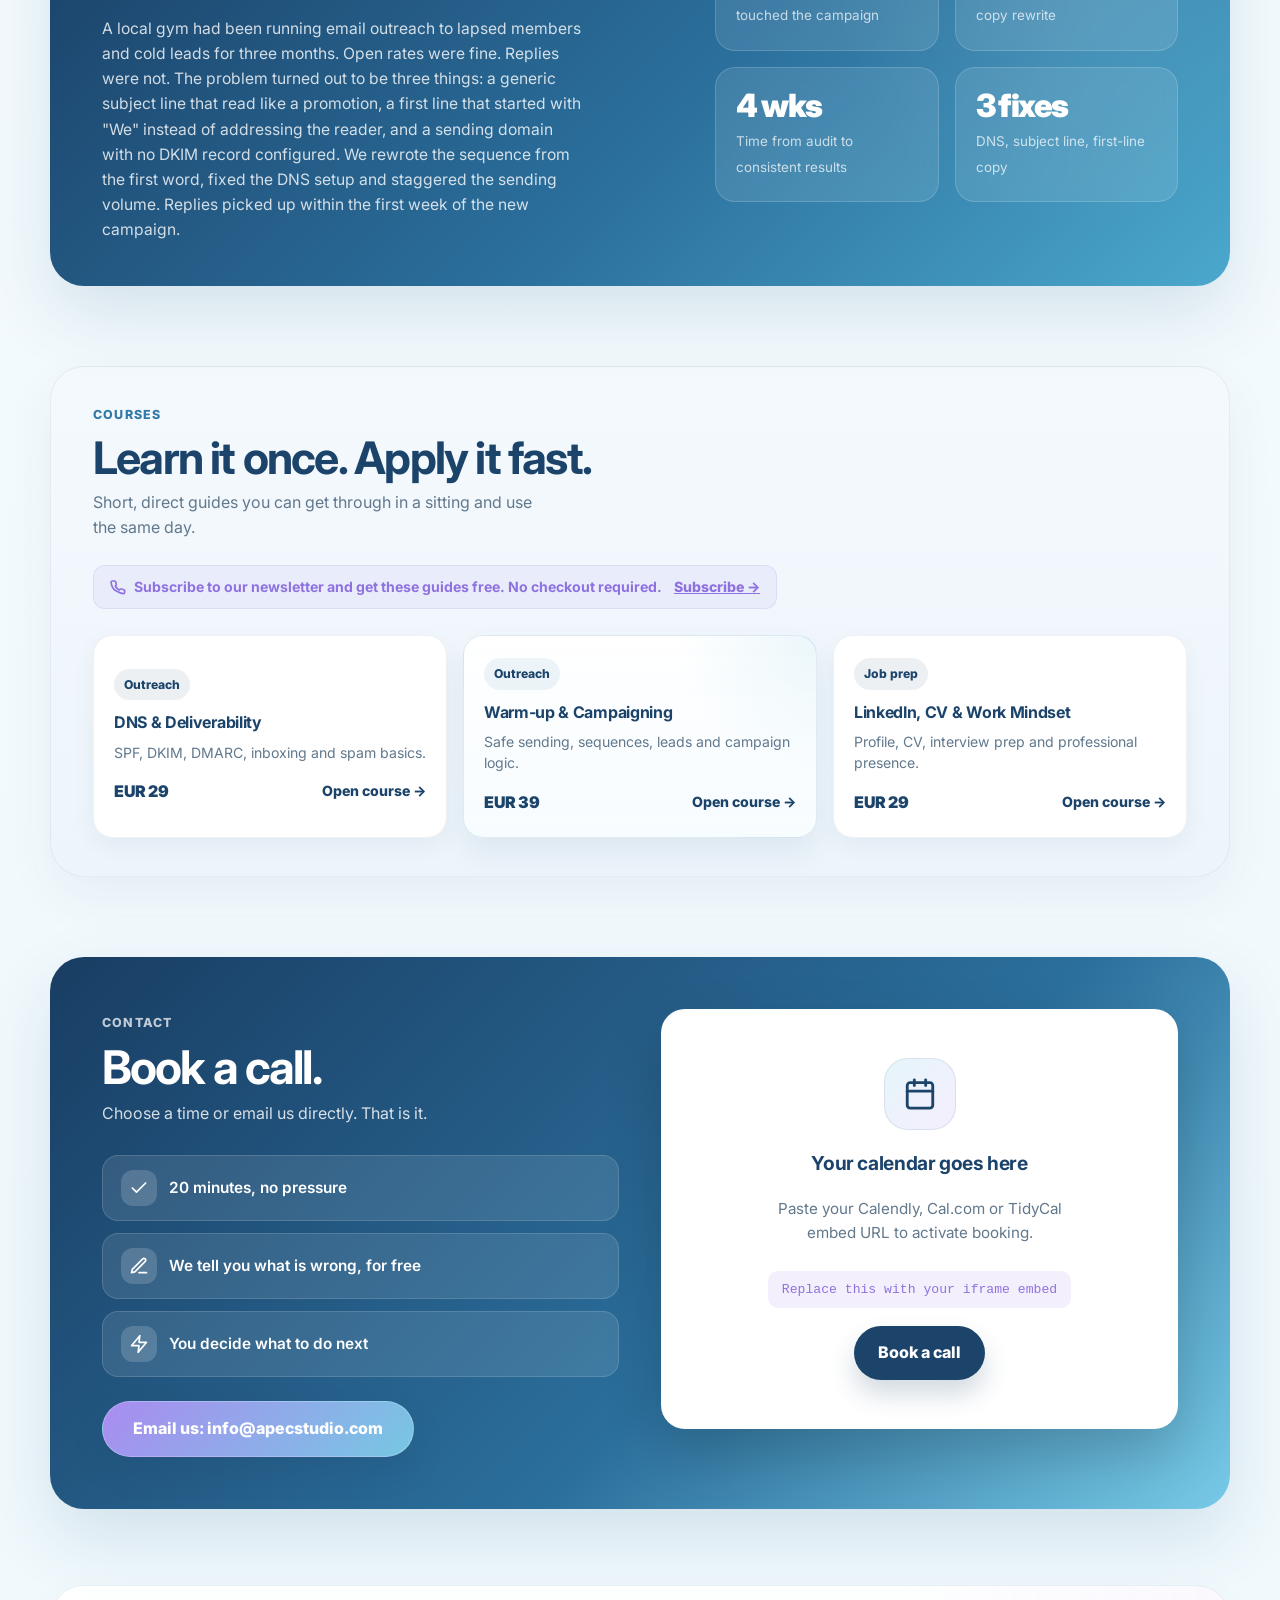
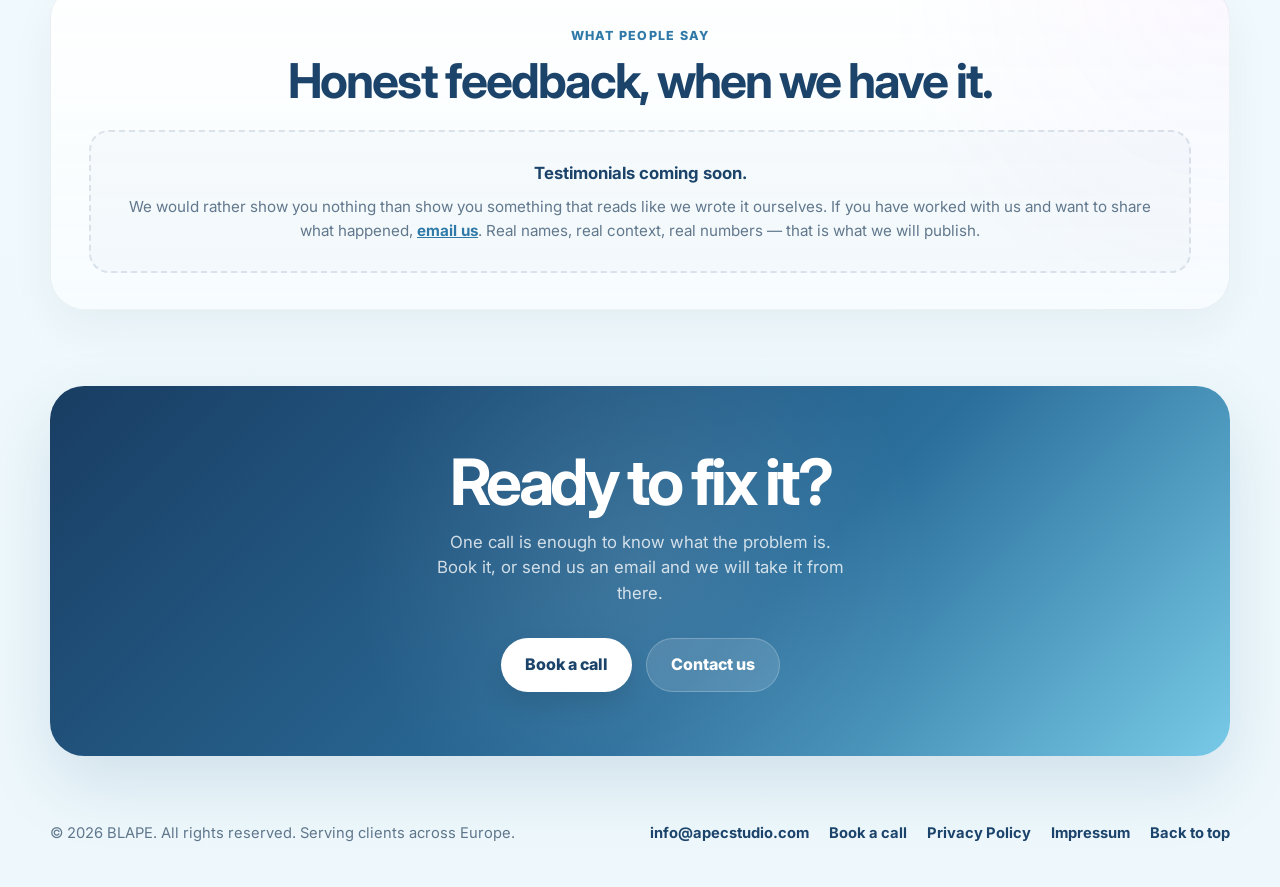
==== commit 25ba5c14: "Update index.html" ====
--- a/index.html
+++ b/index.html
@@ -1516,7 +1516,7 @@
     <div class="container header-inner">
       <a href="#home" class="brand" aria-label="BLAPE home">
         <div class="logo-circle">
-          <img src="/blape-outreach-linkedin-branding.svg" alt="BLAPE logo" />
+          <img src="blape-outreach-success.png" alt="BLAPE logo" />
         </div>
         <div><span>BLAPE</span></div>
       </a>
@@ -1565,7 +1565,7 @@
             <aside class="hero-card" aria-label="Highlights">
               <div class="hero-profile">
                 <div class="logo-circle logo-circle--hero">
-                  <img src="/blape-outreach-linkedin-branding.svg" alt="BLAPE logo" />
+                  <img src="blape-outreach-success.png" alt="BLAPE logo" />
                 </div>
                 <div>
                   <strong>BLAPE</strong>
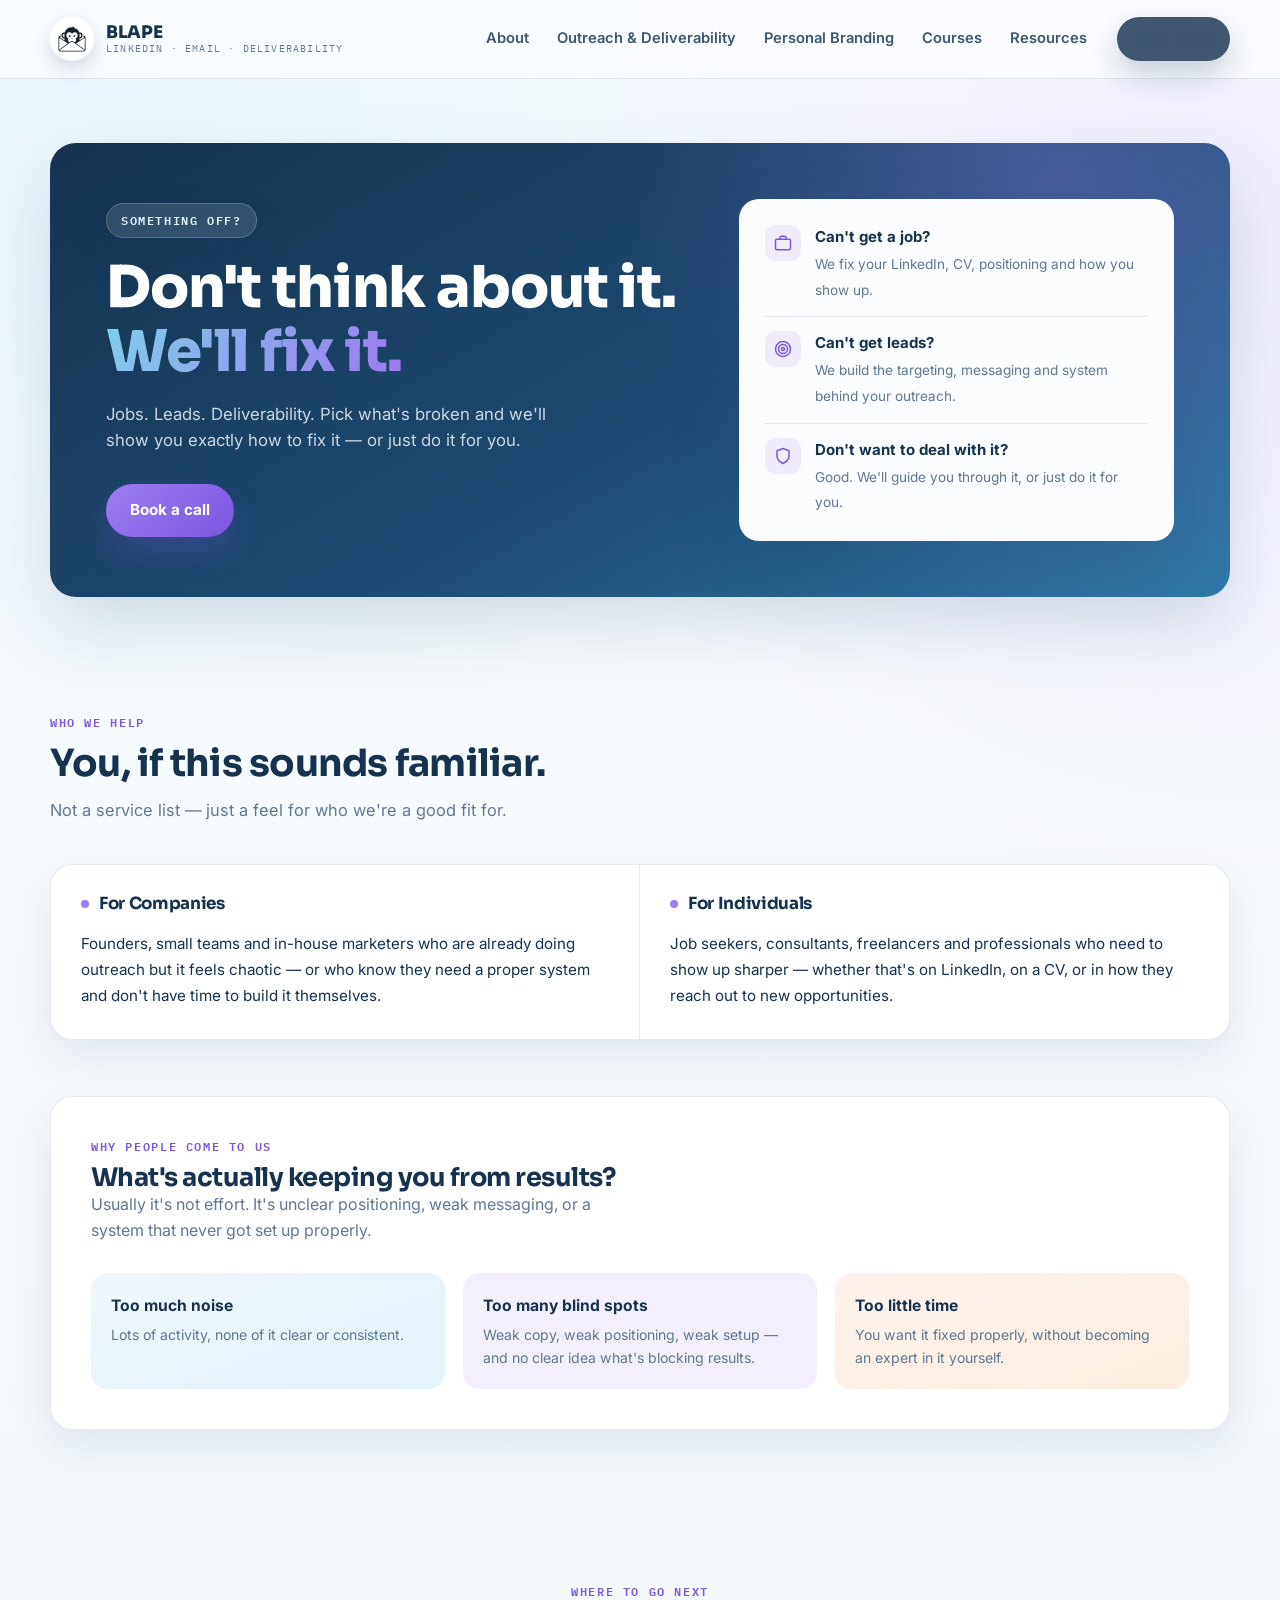
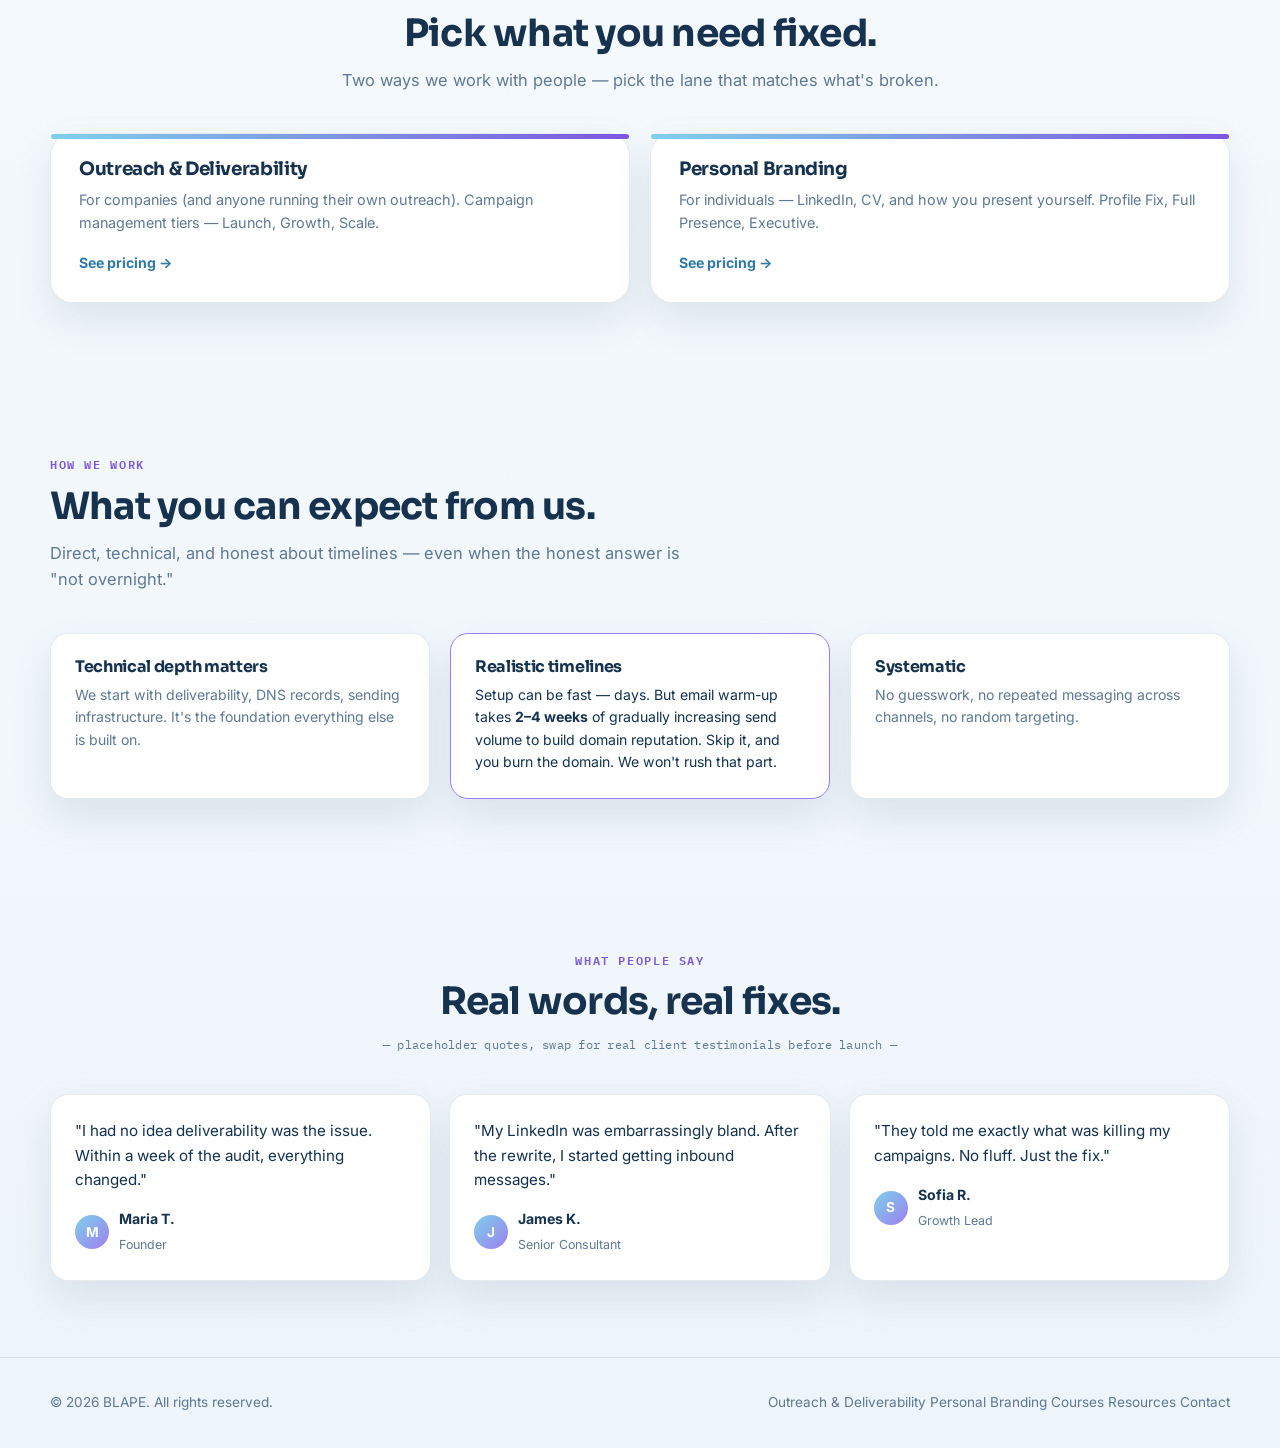
==== commit 63dd1ca8: "Add files via upload" ====
--- a/index.html
+++ b/index.html
@@ -1,2207 +1,223 @@
 <!DOCTYPE html>
 <html lang="en">
 <head>
-  <meta charset="UTF-8" />
-  <meta name="viewport" content="width=device-width, initial-scale=1.0" />
-  <title>BLAPE | LinkedIn, Cold Outreach & Email Deliverability Experts</title>
-  <meta name="description" content="Stuck job search, cold emails landing in spam, weak LinkedIn? BLAPE fixes outreach, deliverability and presence problems blocking your results. Book a free 20-min call." />
-
-  <!-- Open Graph -->
-  <meta property="og:title" content="BLAPE | LinkedIn, Cold Outreach & Email Deliverability" />
-  <meta property="og:description" content="A small team fixing LinkedIn, cold outreach and email deliverability for people who want results. Based in Europe." />
-  <meta property="og:image" content="https://apecstudio.com/og-image.png" />
-  <meta property="og:url" content="https://apecstudio.com/" />
-  <meta property="og:type" content="website" />
-  <meta name="twitter:card" content="summary_large_image" />
-  <meta name="twitter:title" content="BLAPE | LinkedIn, Cold Outreach & Email Deliverability" />
-  <meta name="twitter:description" content="A small team fixing LinkedIn, cold outreach and email deliverability for people who want results." />
-  <meta name="twitter:image" content="https://apecstudio.com/og-image.png" />
-
-  <link rel="canonical" href="https://apecstudio.com/" />
-  <link rel="preconnect" href="https://fonts.googleapis.com" />
-  <link rel="preconnect" href="https://fonts.gstatic.com" crossorigin />
-  <link href="https://fonts.googleapis.com/css2?family=Inter:wght@400;500;600;700;800;900&family=Sora:wght@600;700&display=swap" rel="stylesheet" />
-
-  <!-- Schema: Organization -->
-  <script type="application/ld+json">
-  {
-    "@context": "https://schema.org",
-    "@type": "Organization",
-    "name": "BLAPE",
-    "url": "https://apecstudio.com",
-    "email": "info@apecstudio.com",
-    "description": "A small team fixing LinkedIn, cold outreach and email deliverability for people and companies who want results.",
-    "areaServed": "Europe",
-    "serviceType": ["LinkedIn Optimization","Cold Email Outreach","Email Deliverability","CV Writing","Personal Branding"]
-  }
-  </script>
-
-  <!-- Schema: Service -->
-  <script type="application/ld+json">
-  {
-    "@context": "https://schema.org",
-    "@type": "Service",
-    "name": "LinkedIn Profile Optimization",
-    "provider": { "@type": "Organization", "name": "BLAPE" },
-    "areaServed": "Europe",
-    "description": "LinkedIn profile rewrite, headline, About section and positioning for job seekers and professionals.",
-    "offers": { "@type": "Offer", "priceCurrency": "EUR", "price": "200", "priceSpecification": { "@type": "PriceSpecification", "minPrice": "200", "priceCurrency": "EUR" } }
-  }
-  </script>
-
-  <!-- Schema: Course list -->
-  <script type="application/ld+json">
-  {
-    "@context": "https://schema.org",
-    "@type": "ItemList",
-    "name": "BLAPE Courses",
-    "itemListElement": [
-      {
-        "@type": "ListItem", "position": 1,
-        "item": {
-          "@type": "Course",
-          "name": "DNS & Deliverability",
-          "description": "SPF, DKIM, DMARC, inboxing and spam basics for cold email senders.",
-          "provider": { "@type": "Organization", "name": "BLAPE" },
-          "offers": { "@type": "Offer", "price": "29", "priceCurrency": "EUR" }
-        }
-      },
-      {
-        "@type": "ListItem", "position": 2,
-        "item": {
-          "@type": "Course",
-          "name": "Warm-up & Campaigning",
-          "description": "Safe sending, sequences, leads and campaign logic for outreach.",
-          "provider": { "@type": "Organization", "name": "BLAPE" },
-          "offers": { "@type": "Offer", "price": "39", "priceCurrency": "EUR" }
-        }
-      },
-      {
-        "@type": "ListItem", "position": 3,
-        "item": {
-          "@type": "Course",
-          "name": "LinkedIn, CV & Work Mindset",
-          "description": "Profile, CV, interview prep and professional presence for job seekers.",
-          "provider": { "@type": "Organization", "name": "BLAPE" },
-          "offers": { "@type": "Offer", "price": "29", "priceCurrency": "EUR" }
-        }
-      }
-    ]
-  }
-  </script>
-
-  <style>
-    :root {
-      --bg: #f7fbff;
-      --bg-soft: #eef7fc;
-      --surface: rgba(255,255,255,0.9);
-      --line: rgba(28,68,107,0.1);
-      --text: #14324f;
-      --muted: #61788d;
-      --primary: #1c446b;
-      --primary-2: #2f79a8;
-      --primary-3: #77c7e3;
-      --accent: #a98cf0;
-      --accent-strong: #8f72e0;
-      --accent-soft: rgba(169,140,240,0.14);
-      --shadow: 0 18px 40px rgba(27,88,131,0.1);
-      --shadow-strong: 0 28px 70px rgba(27,88,131,0.14);
-      --radius-xl: 34px;
-      --max: 1180px;
-      --header-height: 82px;
+<meta charset="UTF-8" />
+<meta name="viewport" content="width=device-width, initial-scale=1.0" />
+<title>BLAPE — LinkedIn, Email &amp; Deliverability</title>
+<meta name="description" content="BLAPE helps companies and individuals fix outreach, deliverability and personal branding. Don't think about it. We'll fix it." />
+<link rel="preconnect" href="https://fonts.googleapis.com" />
+<link rel="preconnect" href="https://fonts.gstatic.com" crossorigin />
+<link href="https://fonts.googleapis.com/css2?family=Inter:wght@400;500;600;700;800&family=Sora:wght@600;700;800&family=IBM+Plex+Mono:wght@500;600&display=swap" rel="stylesheet" />
+<link rel="stylesheet" href="assets/styles.css" />
+</head>
+<body>
+
+<header class="site-header">
+  <div class="container header-inner">
+    <a href="index.html" class="brand" aria-label="BLAPE home">
+      <div class="brand-mark"><img src="blape_email_monkey.svg" alt="BLAPE logo" width="28" height="28" /></div>
+      <div class="brand-text">
+        <strong>BLAPE</strong>
+        <span>LinkedIn · Email · Deliverability</span>
+      </div>
+    </a>
+    <nav class="nav" aria-label="Main navigation">
+      <div class="nav-links">
+        <a href="index.html#about" class="active">About</a>
+        <a href="companies.html">Outreach &amp; Deliverability</a>
+        <a href="individuals.html">Personal Branding</a>
+        <a href="courses.html">Courses</a>
+        <a href="resources.html">Resources</a>
+      </div>
+      <a href="contact.html" class="btn btn-primary btn-sm">Book a call</a>
+      <button class="menu-toggle" aria-label="Menu">
+        <svg viewBox="0 0 24 24"><path d="M4 7h16M4 12h16M4 17h16"/></svg>
+      </button>
+    </nav>
+  </div>
+</header>
+
+<main>
+
+
+<section class="hero" id="home">
+  <div class="container">
+    <div class="hero-shell">
+      <div class="hero-grid">
+        <div>
+          <div class="eyebrow">Something off?</div>
+          <h1>Don't think about it.<br /><span class="accent">We'll fix it.</span></h1>
+          <p class="hero-kicker">Jobs. Leads. Deliverability. Pick what's broken and we'll show you exactly how to fix it — or just do it for you.</p>
+          <div class="hero-actions">
+            <a href="contact.html" class="btn btn-accent">Book a call</a>
+          </div>
+        </div>
+        <aside class="hero-card" aria-label="Highlights">
+          <div class="hero-point">
+            <div class="icon-badge"><svg viewBox="0 0 24 24"><rect x="2" y="7" width="20" height="14" rx="2"/><path d="M16 7V5a2 2 0 0 0-2-2h-4a2 2 0 0 0-2 2v2"/></svg></div>
+            <div><b>Can't get a job?</b><span>We fix your LinkedIn, CV, positioning and how you show up.</span></div>
+          </div>
+          <div class="hero-point">
+            <div class="icon-badge"><svg viewBox="0 0 24 24"><circle cx="12" cy="12" r="10"/><circle cx="12" cy="12" r="6"/><circle cx="12" cy="12" r="2"/></svg></div>
+            <div><b>Can't get leads?</b><span>We build the targeting, messaging and system behind your outreach.</span></div>
+          </div>
+          <div class="hero-point">
+            <div class="icon-badge"><svg viewBox="0 0 24 24"><path d="M12 22s8-4 8-10V5l-8-3-8 3v7c0 6 8 10 8 10z"/></svg></div>
+            <div><b>Don't want to deal with it?</b><span>Good. We'll guide you through it, or just do it for you.</span></div>
+          </div>
+        </aside>
+      </div>
+    </div>
+  </div>
+</section>
+
+<section id="about">
+  <div class="container">
+    <div class="section-head">
+      <span class="section-kicker">Who we help</span>
+      <h2>You, if this sounds familiar.</h2>
+      <p>Not a service list — just a feel for who we're a good fit for.</p>
+    </div>
+
+    <div class="who-table">
+      <div class="who-grid">
+        <div class="who-col">
+          <h4>For Companies</h4>
+          <p style="font-size:0.95rem;color:var(--text);line-height:1.7">Founders, small teams and in-house marketers who are already doing outreach but it feels chaotic — or who know they need a proper system and don't have time to build it themselves.</p>
+        </div>
+        <div class="who-col">
+          <h4>For Individuals</h4>
+          <p style="font-size:0.95rem;color:var(--text);line-height:1.7">Job seekers, consultants, freelancers and professionals who need to show up sharper — whether that's on LinkedIn, on a CV, or in how they reach out to new opportunities.</p>
+        </div>
+      </div>
+    </div>
+
+    <div class="blockers">
+      <div class="blockers-top">
+        <div>
+          <span class="section-kicker" style="margin-bottom:8px">Why people come to us</span>
+          <h2 style="font-size:1.6rem">What's actually keeping you from results?</h2>
+          <p>Usually it's not effort. It's unclear positioning, weak messaging, or a system that never got set up properly.</p>
+        </div>
+      </div>
+      <div class="blocker-grid">
+        <div class="blocker-card">
+          <strong>Too much noise</strong>
+          <p>Lots of activity, none of it clear or consistent.</p>
+        </div>
+        <div class="blocker-card">
+          <strong>Too many blind spots</strong>
+          <p>Weak copy, weak positioning, weak setup — and no clear idea what's blocking results.</p>
+        </div>
+        <div class="blocker-card">
+          <strong>Too little time</strong>
+          <p>You want it fixed properly, without becoming an expert in it yourself.</p>
+        </div>
+      </div>
+    </div>
+  </div>
+</section>
+
+<section>
+  <div class="container">
+    <div class="section-head centered" style="max-width:600px">
+      <span class="section-kicker">Where to go next</span>
+      <h2>Pick what you need fixed.</h2>
+      <p>Two ways we work with people — pick the lane that matches what's broken.</p>
+    </div>
+    <div class="audience-grid">
+      <a href="companies.html" class="audience-card">
+        <div class="audience-topbar"></div>
+        <h3>Outreach &amp; Deliverability</h3>
+        <p>For companies (and anyone running their own outreach). Campaign management tiers — Launch, Growth, Scale.</p>
+        <span class="go">See pricing →</span>
+      </a>
+      <a href="individuals.html" class="audience-card">
+        <div class="audience-topbar"></div>
+        <h3>Personal Branding</h3>
+        <p>For individuals — LinkedIn, CV, and how you present yourself. Profile Fix, Full Presence, Executive.</p>
+        <span class="go">See pricing →</span>
+      </a>
+    </div>
+  </div>
+</section>
+
+<section>
+  <div class="container">
+    <div class="section-head">
+      <span class="section-kicker">How we work</span>
+      <h2>What you can expect from us.</h2>
+      <p>Direct, technical, and honest about timelines — even when the honest answer is "not overnight."</p>
+    </div>
+    <div class="how-grid">
+      <div class="how-card">
+        <h4>Technical depth matters</h4>
+        <p>We start with deliverability, DNS records, sending infrastructure. It's the foundation everything else is built on.</p>
+      </div>
+      <div class="how-card flag">
+        <h4>Realistic timelines</h4>
+        <p>Setup can be fast — days. But email warm-up takes <strong>2–4 weeks</strong> of gradually increasing send volume to build domain reputation. Skip it, and you burn the domain. We won't rush that part.</p>
+      </div>
+      <div class="how-card">
+        <h4>Systematic</h4>
+        <p>No guesswork, no repeated messaging across channels, no random targeting.</p>
+      </div>
+    </div>
+  </div>
+</section>
+
+<section>
+  <div class="container">
+    <div class="section-head centered" style="max-width:520px">
+      <span class="section-kicker">What people say</span>
+      <h2>Real words, real fixes.</h2>
+      <p class="mono" style="font-size:0.75rem;color:var(--muted)">— placeholder quotes, swap for real client testimonials before launch —</p>
+    </div>
+    <div class="testi-grid">
+      <div class="testi-card">
+        <blockquote>"I had no idea deliverability was the issue. Within a week of the audit, everything changed."</blockquote>
+        <div class="testi-author"><div class="avatar">M</div><div><strong>Maria T.</strong><span>Founder</span></div></div>
+      </div>
+      <div class="testi-card">
+        <blockquote>"My LinkedIn was embarrassingly bland. After the rewrite, I started getting inbound messages."</blockquote>
+        <div class="testi-author"><div class="avatar">J</div><div><strong>James K.</strong><span>Senior Consultant</span></div></div>
+      </div>
+      <div class="testi-card">
+        <blockquote>"They told me exactly what was killing my campaigns. No fluff. Just the fix."</blockquote>
+        <div class="testi-author"><div class="avatar">S</div><div><strong>Sofia R.</strong><span>Growth Lead</span></div></div>
+      </div>
+    </div>
+  </div>
+</section>
+
+
+</main>
+
+<footer>
+  <div class="container footer-inner">
+    <span>&copy; 2026 BLAPE. All rights reserved.</span>
+    <div class="footer-links">
+      <a href="companies.html">Outreach &amp; Deliverability</a>
+      <a href="individuals.html">Personal Branding</a>
+      <a href="courses.html">Courses</a>
+      <a href="resources.html">Resources</a>
+      <a href="contact.html">Contact</a>
+    </div>
+  </div>
+</footer>
+<script>
+document.querySelectorAll('a[href^="#"]').forEach(function(a){
+  a.addEventListener('click', function(e){
+    var id=this.getAttribute('href');
+    if(id.length>1){
+      var el=document.querySelector(id);
+      if(el){e.preventDefault();el.scrollIntoView({behavior:'smooth',block:'start'});}
     }
-
-    *, *::before, *::after { box-sizing: border-box; margin: 0; padding: 0; }
-    html { scroll-behavior: smooth; }
-
-    body {
-      font-family: "Inter", system-ui, -apple-system, sans-serif;
-      background:
-        radial-gradient(circle at top left, rgba(114,199,229,0.16), transparent 24%),
-        radial-gradient(circle at top right, rgba(183,140,243,0.1), transparent 18%),
-        linear-gradient(180deg, #fbfdff 0%, #eef8fc 100%);
-      color: var(--text);
-      line-height: 1.6;
-      -webkit-font-smoothing: antialiased;
-    }
-
-    a { color: inherit; text-decoration: none; }
-    img, svg { display: block; max-width: 100%; }
-    button, input, textarea { font: inherit; }
-
-    .container {
-      width: min(calc(100% - 34px), var(--max));
-      margin: 0 auto;
-    }
-
-    .seo-h1 {
-      position: absolute;
-      width: 1px; height: 1px;
-      padding: 0; margin: -1px;
-      overflow: hidden;
-      clip: rect(0,0,0,0);
-      white-space: nowrap;
-      border: 0;
-    }
-
-    @keyframes fadeUp {
-      from { opacity: 0; transform: translateY(22px); }
-      to { opacity: 1; transform: translateY(0); }
-    }
-
-    @keyframes floatCard {
-      0%, 100% { transform: translateY(0px); }
-      50% { transform: translateY(-8px); }
-    }
-
-    @keyframes pulseRing {
-      0% { box-shadow: 0 0 0 0 rgba(169,140,240,0.35); }
-      70% { box-shadow: 0 0 0 12px rgba(169,140,240,0); }
-      100% { box-shadow: 0 0 0 0 rgba(169,140,240,0); }
-    }
-
-    /* Smoother eyebrow rotator — longer fade in/out, softer easing */
-    @keyframes rotateFade {
-      0%   { opacity: 0;   transform: translateY(6px);  }
-      10%  { opacity: 1;   transform: translateY(0);    }
-      22%  { opacity: 1;   transform: translateY(0);    }
-      34%  { opacity: 0;   transform: translateY(-6px); }
-      100% { opacity: 0;   transform: translateY(-6px); }
-    }
-
-    .anim-fadeup { opacity: 0; animation: fadeUp 0.65s cubic-bezier(.22,.68,0,1.1) forwards; }
-    .anim-fadeup.d1 { animation-delay: 0.05s; }
-    .anim-fadeup.d2 { animation-delay: 0.15s; }
-    .anim-fadeup.d3 { animation-delay: 0.25s; }
-    .anim-fadeup.d4 { animation-delay: 0.35s; }
-    .anim-fadeup.d5 { animation-delay: 0.45s; }
-
-    /* ---- HEADER ---- */
-    .site-header {
-      position: sticky;
-      top: 0;
-      z-index: 1000;
-      -webkit-backdrop-filter: blur(18px);
-      backdrop-filter: blur(18px);
-      background: rgba(255,255,255,0.84);
-      border-bottom: 1px solid rgba(28,68,107,0.08);
-    }
-
-    .header-inner {
-      min-height: var(--header-height);
-      display: flex;
-      align-items: center;
-      justify-content: space-between;
-      gap: 20px;
-    }
-
-    .brand {
-      display: flex;
-      align-items: center;
-      gap: 14px;
-      color: var(--primary);
-      font-weight: 900;
-      letter-spacing: -0.03em;
-      flex-shrink: 0;
-    }
-
-    .logo-circle {
-      width: 58px; height: 58px;
-      border-radius: 50%;
-      background: #ffffff;
-      border: 4px solid #ffffff;
-      box-shadow: 0 10px 24px rgba(28,68,107,0.16), 0 0 0 1px rgba(28,68,107,0.06);
-      display: grid;
-      place-items: center;
-      overflow: hidden;
-      flex-shrink: 0;
-      transition: box-shadow 0.25s ease, transform 0.25s ease;
-    }
-
-    .logo-circle:hover {
-      box-shadow: 0 14px 30px rgba(28,68,107,0.2), 0 0 0 1px rgba(28,68,107,0.08);
-      transform: translateY(-1px);
-    }
-
-    .logo-circle img {
-      width: 100%; height: 100%;
-      object-fit: cover;
-      object-position: center center;
-      display: block;
-      transform: scale(1.42);
-      transform-origin: center center;
-      border-radius: 50%;
-    }
-
-    .logo-circle--hero {
-      width: 82px; height: 82px;
-      background: #ffffff;
-      border: 6px solid #ffffff;
-      box-shadow: 0 14px 34px rgba(0,0,0,0.18), 0 0 0 1px rgba(255,255,255,0.22);
-      animation: pulseRing 3s ease-in-out infinite;
-    }
-
-    .brand span {
-      display: block;
-      font-family: "Sora", "Inter", system-ui, sans-serif;
-      font-size: 1.42rem;
-      line-height: 1;
-      font-weight: 700;
-      letter-spacing: -0.035em;
-      color: var(--primary);
-      text-shadow: 0 2px 5px rgba(0,0,0,.05), 0 10px 24px rgba(28,68,107,.10);
-    }
-
-    .nav {
-      display: flex;
-      align-items: center;
-      gap: 8px;
-      flex-wrap: wrap;
-      justify-content: flex-end;
-    }
-
-    .nav a {
-      padding: 10px 14px;
-      border-radius: 999px;
-      font-weight: 700;
-      font-size: 0.94rem;
-      color: var(--primary);
-      transition: 0.22s ease;
-    }
-
-    .nav a:hover { background: rgba(114,199,229,0.12); }
-
-    .nav .nav-cta {
-      background: var(--primary);
-      color: white;
-      border: 1px solid rgba(28,68,107,0.14);
-      box-shadow: 0 10px 22px rgba(28,68,107,0.16);
-    }
-
-    .nav .nav-cta:hover { background: #17395c; }
-
-    /* ---- HERO ---- */
-    .hero { padding: 24px 0 30px; }
-
-    .hero-shell {
-      position: relative;
-      overflow: hidden;
-      border-radius: var(--radius-xl);
-      background:
-        radial-gradient(circle at 78% 34%, rgba(255,255,255,0.14), transparent 19%),
-        radial-gradient(circle at 15% 85%, rgba(255,207,157,0.12), transparent 18%),
-        linear-gradient(135deg, #193d63 0%, #2b6f9c 48%, #77cae7 100%);
-      box-shadow: var(--shadow-strong);
-      isolation: isolate;
-    }
-
-    .hero-shell::before, .hero-shell::after {
-      content: "";
-      position: absolute;
-      border-radius: 50%;
-      pointer-events: none;
-      z-index: 0;
-    }
-
-    .hero-shell::before {
-      width: 620px; height: 620px;
-      right: -160px; top: 50%;
-      transform: translateY(-50%);
-      background: radial-gradient(circle, rgba(255,255,255,0.16) 0%, rgba(255,255,255,0.05) 58%, transparent 74%);
-    }
-
-    .hero-shell::after {
-      width: 280px; height: 280px;
-      left: -70px; bottom: -90px;
-      background: radial-gradient(circle, rgba(183,140,243,0.2) 0%, rgba(183,140,243,0.03) 64%, transparent 76%);
-    }
-
-    .hero-grid {
-      position: relative;
-      z-index: 1;
-      display: grid;
-      grid-template-columns: 1.08fr 0.92fr;
-      gap: 30px;
-      align-items: center;
-      min-height: 660px;
-      padding: 54px 52px;
-    }
-
-    .eyebrow-rotator {
-      display: inline-flex;
-      align-items: center;
-      gap: 10px;
-      margin-bottom: 20px;
-      min-height: 44px;
-    }
-
-    .eyebrow-dot {
-      width: 8px; height: 8px;
-      border-radius: 50%;
-      background: rgba(255,255,255,0.7);
-      flex-shrink: 0;
-      animation: pulseRing 2s ease-in-out infinite;
-    }
-
-    .eyebrow-track {
-      position: relative;
-      height: 44px;
-      overflow: hidden;
-      min-width: 260px;
-    }
-
-    .eyebrow-item {
-      position: absolute;
-      top: 0; left: 0;
-      display: inline-flex;
-      align-items: center;
-      height: 44px;
-      padding: 0 18px;
-      border-radius: 999px;
-      background: rgba(255,255,255,0.12);
-      border: 1px solid rgba(255,255,255,0.2);
-      color: rgba(255,255,255,0.98);
-      font-size: 0.9rem;
-      font-weight: 700;
-      letter-spacing: 0.01em;
-      white-space: nowrap;
-      opacity: 0;
-      /* smooth timing function for both in and out */
-      animation-timing-function: cubic-bezier(0.4, 0, 0.2, 1);
-    }
-
-    /* Each item: total cycle = 18s, each visible for ~3.6s, staggered by 3.6s */
-    .eyebrow-item:nth-child(1) { animation: rotateFade 18s 0s    infinite; }
-    .eyebrow-item:nth-child(2) { animation: rotateFade 18s 3.6s  infinite; }
-    .eyebrow-item:nth-child(3) { animation: rotateFade 18s 7.2s  infinite; }
-    .eyebrow-item:nth-child(4) { animation: rotateFade 18s 10.8s infinite; }
-    .eyebrow-item:nth-child(5) { animation: rotateFade 18s 14.4s infinite; }
-
-    .hero-display-headline {
-      font-size: clamp(2.95rem, 6vw, 5.15rem);
-      line-height: 0.96;
-      letter-spacing: -0.065em;
-      max-width: 8.8ch;
-      color: white;
-      text-wrap: balance;
-      font-weight: 900;
-    }
-
-    .hero-display-headline .accent {
-      display: inline-block;
-      background: linear-gradient(135deg, #d8c3ff 0%, #b78cf3 48%, #efe7ff 100%);
-      -webkit-background-clip: text;
-      -webkit-text-fill-color: transparent;
-      filter: drop-shadow(0 8px 24px rgba(183,140,243,0.18));
-    }
-
-    .hero-sub {
-      margin: 16px 0 0;
-      color: rgba(255,255,255,0.78);
-      font-size: 1rem;
-      font-weight: 500;
-      line-height: 1.5;
-      max-width: 34ch;
-    }
-
-    .hero-kicker {
-      margin: 14px 0 0;
-      color: rgba(255,255,255,0.97);
-      font-size: clamp(1.08rem, 1.9vw, 1.45rem);
-      font-weight: 700;
-      line-height: 1.24;
-      max-width: 24ch;
-    }
-
-    .hero-actions { display: flex; gap: 14px; flex-wrap: wrap; margin-top: 28px; }
-
-    .btn {
-      display: inline-flex;
-      align-items: center;
-      justify-content: center;
-      gap: 10px;
-      min-height: 54px;
-      padding: 0 24px;
-      border-radius: 999px;
-      font-weight: 800;
-      border: none;
-      transition: transform 0.22s ease, box-shadow 0.22s ease, background 0.22s ease;
-      cursor: pointer;
-      white-space: nowrap;
-      text-decoration: none;
-    }
-
-    .btn:hover { transform: translateY(-2px); }
-
-    .btn-primary {
-      background: white;
-      color: var(--primary);
-      box-shadow: 0 12px 24px rgba(0,0,0,0.1);
-    }
-
-    .btn-primary:hover { background: #fbf8ff; box-shadow: 0 16px 32px rgba(0,0,0,0.13); }
-
-    .btn-ghost-white {
-      background: rgba(255,255,255,0.13);
-      color: white;
-      border: 1px solid rgba(255,255,255,0.22);
-    }
-
-    .btn-ghost-white:hover { background: rgba(255,255,255,0.2); }
-
-    .btn-dark {
-      background: var(--primary);
-      color: white;
-      box-shadow: 0 14px 26px rgba(28,68,107,0.2);
-    }
-
-    .btn-dark:hover { background: #17385a; }
-
-    .hero-card {
-      position: relative;
-      background: rgba(255,255,255,0.12);
-      border: 1px solid rgba(255,255,255,0.18);
-      border-radius: 30px;
-      padding: 24px;
-      color: white;
-      box-shadow: inset 0 1px 0 rgba(255,255,255,0.12);
-      -webkit-backdrop-filter: blur(10px);
-      backdrop-filter: blur(10px);
-      max-width: 500px;
-      margin-left: auto;
-    }
-
-    @media (min-width: 761px) { .hero-card { animation: floatCard 6s ease-in-out infinite; } }
-
-    .hero-profile { display: flex; align-items: center; gap: 15px; margin-bottom: 20px; }
-    .hero-profile strong { display: block; font-size: 1.08rem; }
-    .hero-profile span { color: rgba(255,255,255,0.82); font-size: 0.94rem; }
-    .hero-points { display: grid; gap: 12px; }
-
-    .hero-point {
-      display: flex;
-      gap: 12px;
-      align-items: flex-start;
-      padding: 15px 16px;
-      background: rgba(255,255,255,0.08);
-      border-radius: 18px;
-      transition: background 0.2s ease;
-    }
-
-    .hero-point:hover { background: rgba(255,255,255,0.13); }
-
-    .icon-badge {
-      min-width: 40px; width: 40px; height: 40px;
-      border-radius: 14px;
-      display: grid;
-      place-items: center;
-      background: rgba(255,255,255,0.18);
-      color: #efe6ff;
-      box-shadow: inset 0 1px 0 rgba(255,255,255,0.18);
-      flex-shrink: 0;
-    }
-
-    .icon-badge svg, .aud-icon svg, .svc-icon svg, .book-reason-icon svg, .calendar-placeholder-icon svg {
-      width: 20px; height: 20px;
-      stroke: currentColor;
-      stroke-width: 2;
-      fill: none;
-      stroke-linecap: round;
-      stroke-linejoin: round;
-    }
-
-    .hero-point b { display: block; margin-bottom: 2px; font-size: 0.98rem; }
-    .hero-point span { display: block; color: rgba(255,255,255,0.8); font-size: 0.91rem; line-height: 1.45; }
-
-    /* ---- SECTIONS ---- */
-    section { padding: 40px 0; }
-
-    .section-head { max-width: 760px; margin: 0 auto 28px; }
-    .section-head.centered { text-align: center; }
-    .section-head.centered p { margin: 0 auto; }
-
-    .section-kicker {
-      display: inline-block;
-      font-size: 0.78rem;
-      font-weight: 800;
-      letter-spacing: 0.1em;
-      text-transform: uppercase;
-      color: var(--primary-2);
-      margin-bottom: 10px;
-    }
-
-    .section-head h2, .tab-header h2, .compact-about h2, .book-left h2 {
-      color: var(--primary);
-      font-size: clamp(2rem, 4vw, 3rem);
-      letter-spacing: -0.04em;
-      line-height: 1.04;
-      margin-bottom: 10px;
-    }
-
-    .section-head p, .tab-header p, .compact-about p {
-      color: var(--muted);
-      font-size: 1rem;
-      max-width: 52ch;
-    }
-
-    /* ---- TABS ---- */
-    .tab-section { padding: 40px 0; }
-
-    .tab-shell {
-      border-radius: var(--radius-xl);
-      background: linear-gradient(180deg, #f4f9fd 0%, #edf5fb 100%);
-      border: 1px solid rgba(28,68,107,0.07);
-      box-shadow: 0 20px 50px rgba(28,68,107,0.06);
-      overflow: hidden;
-    }
-
-    .tab-header { padding: 34px 42px 0; }
-
-    .tab-nav {
-      display: inline-flex;
-      gap: 4px;
-      background: rgba(28,68,107,0.07);
-      border-radius: 999px;
-      padding: 5px;
-      margin-top: 20px;
-      flex-wrap: wrap;
-    }
-
-    .tab-btn {
-      padding: 10px 22px;
-      border-radius: 999px;
-      border: none;
-      font-weight: 700;
-      font-size: 0.92rem;
-      cursor: pointer;
-      color: var(--muted);
-      background: transparent;
-      transition: all 0.22s ease;
-    }
-
-    .tab-btn.active { background: white; color: var(--primary); box-shadow: 0 4px 14px rgba(28,68,107,0.1); }
-    .tab-btn:hover:not(.active) { color: var(--primary); background: rgba(255,255,255,0.5); }
-
-    .tab-panels { padding: 26px 42px 36px; }
-    .tab-panel { display: none; }
-    .tab-panel.active { display: block; }
-
-    /* ---- AUDIENCE CARDS (2-col bullet layout) ---- */
-    .audience-cards {
-      display: grid;
-      grid-template-columns: repeat(2, minmax(0,1fr));
-      gap: 20px;
-      margin-top: 4px;
-    }
-
-    .aud-card {
-      padding: 28px 26px;
-      background: white;
-      border: 1px solid rgba(28,68,107,0.07);
-      border-radius: 20px;
-      box-shadow: 0 8px 22px rgba(28,68,107,0.06);
-      transition: transform 0.22s ease, box-shadow 0.22s ease;
-    }
-
-    .aud-card:hover {
-      transform: translateY(-4px);
-      box-shadow: 0 16px 32px rgba(28,68,107,0.1);
-    }
-
-    .aud-icon {
-      width: 42px; height: 42px;
-      border-radius: 14px;
-      display: grid;
-      place-items: center;
-      margin-bottom: 14px;
-      background: linear-gradient(180deg, rgba(114,199,229,0.18), rgba(183,140,243,0.12));
-      border: 1px solid rgba(28,68,107,0.08);
-      color: var(--primary);
-    }
-
-    /* Reduced heading size for audience cards */
-    .aud-card h4 {
-      color: var(--primary);
-      font-size: 0.98rem;
-      font-weight: 800;
-      letter-spacing: -0.02em;
-      margin-bottom: 10px;
-    }
-
-    /* Hook callout box inside card */
-    .aud-hook {
-      margin-bottom: 12px;
-      padding: 10px 13px;
-      background: rgba(28,68,107,0.04);
-      border-left: 3px solid var(--primary-2);
-      border-radius: 0 10px 10px 0;
-      color: var(--primary);
-      font-size: 0.86rem;
-      font-weight: 700;
-      line-height: 1.4;
-    }
-
-    /* Bullet list inside audience cards */
-    .aud-list {
-      list-style: none;
-      padding: 0;
-      margin: 0;
-      display: grid;
-      gap: 7px;
-    }
-
-    .aud-list li {
-      display: flex;
-      gap: 9px;
-      align-items: flex-start;
-      color: #426074;
-      font-size: 0.88rem;
-      line-height: 1.45;
-    }
-
-    .aud-list li::before {
-      content: "\2013";
-      color: var(--primary-2);
-      font-weight: 700;
-      flex-shrink: 0;
-      margin-top: 1px;
-    }
-
-    /* ---- WHAT WE ACTUALLY DO PANEL (matches audience style) ---- */
-    .services-four {
-      display: grid;
-      grid-template-columns: repeat(2, minmax(0,1fr));
-      gap: 20px;
-      margin-top: 4px;
-    }
-
-    .svc-card {
-      padding: 28px 26px;
-      background: white;
-      border: 1px solid rgba(28,68,107,0.07);
-      border-radius: 20px;
-      box-shadow: 0 8px 22px rgba(28,68,107,0.06);
-      transition: transform 0.22s ease, box-shadow 0.22s ease;
-      display: block;
-      text-decoration: none;
-    }
-
-    .svc-card:hover {
-      transform: translateY(-4px);
-      box-shadow: 0 16px 32px rgba(28,68,107,0.1);
-    }
-
-    .svc-icon {
-      width: 42px; height: 42px;
-      border-radius: 14px;
-      display: grid;
-      place-items: center;
-      margin-bottom: 14px;
-      background: linear-gradient(180deg, rgba(114,199,229,0.18), rgba(183,140,243,0.12));
-      border: 1px solid rgba(28,68,107,0.08);
-      color: var(--primary);
-    }
-
-    .svc-icon.dark {
-      background: linear-gradient(180deg, rgba(28,68,107,0.1), rgba(28,68,107,0.06));
-      border: 1px solid rgba(28,68,107,0.1);
-    }
-
-    .svc-card h4 {
-      color: var(--primary);
-      font-size: 0.98rem;
-      font-weight: 800;
-      letter-spacing: -0.02em;
-      margin-bottom: 10px;
-    }
-
-    .svc-hook {
-      margin-bottom: 12px;
-      padding: 10px 13px;
-      background: rgba(28,68,107,0.04);
-      border-left: 3px solid var(--primary-2);
-      border-radius: 0 10px 10px 0;
-      color: var(--primary);
-      font-size: 0.86rem;
-      font-weight: 700;
-      line-height: 1.4;
-    }
-
-    .svc-list {
-      list-style: none;
-      padding: 0;
-      margin: 0;
-      display: grid;
-      gap: 7px;
-    }
-
-    .svc-list li {
-      display: flex;
-      gap: 9px;
-      align-items: flex-start;
-      color: #426074;
-      font-size: 0.88rem;
-      line-height: 1.45;
-    }
-
-    .svc-list li::before {
-      content: "\2013";
-      color: var(--primary-2);
-      font-weight: 700;
-      flex-shrink: 0;
-      margin-top: 1px;
-    }
-
-    /* Services panel grids */
-    .services-three, .about-mini-grid {
-      display: grid;
-      gap: 16px;
-      margin-top: 4px;
-    }
-
-    .services-three { grid-template-columns: repeat(3, minmax(0,1fr)); }
-    .about-mini-grid { grid-template-columns: repeat(3, minmax(0,1fr)); }
-
-    .about-mini-card {
-      padding: 22px 20px;
-      background: white;
-      border: 1px solid rgba(28,68,107,0.07);
-      border-radius: 20px;
-      box-shadow: 0 8px 22px rgba(28,68,107,0.06);
-    }
-
-    .about-mini-card h4 {
-      color: var(--primary);
-      font-size: 1rem;
-      letter-spacing: -0.02em;
-      margin-bottom: 6px;
-    }
-
-    .about-mini-card p {
-      color: var(--muted);
-      font-size: 0.88rem;
-      line-height: 1.5;
-    }
-
-    .about-mini-card strong {
-      display: block;
-      color: var(--primary);
-      font-size: 1.35rem;
-      letter-spacing: -0.04em;
-      line-height: 1.1;
-      margin-bottom: 6px;
-    }
-
-    /* Shared svc-card p/list for services panels */
-    .svc-card p {
-      color: var(--muted);
-      font-size: 0.88rem;
-      line-height: 1.5;
-    }
-
-    .service-list {
-      list-style: none;
-      padding: 0;
-      margin: 14px 0 0;
-      display: grid;
-      gap: 8px;
-    }
-
-    .service-list li {
-      display: flex;
-      gap: 9px;
-      align-items: flex-start;
-      color: #426074;
-      font-size: 0.88rem;
-      line-height: 1.45;
-    }
-
-    .service-list li::before {
-      content: "\2713";
-      color: var(--accent-strong);
-      font-weight: 900;
-      line-height: 1.2;
-      margin-top: 1px;
-      flex-shrink: 0;
-    }
-
-    .mini-price {
-      display: inline-flex;
-      margin-top: 14px;
-      padding: 7px 10px;
-      border-radius: 999px;
-      background: rgba(28,68,107,0.08);
-      color: var(--primary);
-      font-size: 0.78rem;
-      font-weight: 800;
-    }
-
-    .price-note {
-      display: block;
-      margin-top: 6px;
-      font-size: 0.78rem;
-      color: var(--muted);
-      font-style: italic;
-    }
-
-    .mini-cta {
-      display: inline-flex;
-      margin-top: 16px;
-      color: var(--primary);
-      font-size: 0.88rem;
-      font-weight: 800;
-    }
-
-    /* ---- COURSES ---- */
-    .courses-grid {
-      display: grid;
-      grid-template-columns: repeat(3, minmax(0,1fr));
-      gap: 16px;
-      margin-top: 4px;
-    }
-
-    .course-card {
-      padding: 22px 20px;
-      background: white;
-      border: 1px solid rgba(28,68,107,0.07);
-      border-radius: 20px;
-      box-shadow: 0 8px 22px rgba(28,68,107,0.06);
-      transition: transform 0.22s ease, box-shadow 0.22s ease;
-      display: block;
-      min-height: 100%;
-      cursor: pointer;
-      text-align: left;
-      width: 100%;
-      font: inherit;
-    }
-
-    .course-card:hover {
-      transform: translateY(-4px);
-      box-shadow: 0 16px 32px rgba(28,68,107,0.1);
-    }
-
-    .course-card p { margin-bottom: 8px; }
-
-    .course-card h3 {
-      color: var(--primary);
-      font-size: 1rem;
-      letter-spacing: -0.02em;
-      margin-bottom: 6px;
-    }
-
-    .course-card p {
-      color: var(--muted);
-      font-size: 0.88rem;
-      line-height: 1.5;
-    }
-
-    .course-tag {
-      display: inline-flex;
-      margin-bottom: 10px;
-      padding: 6px 10px;
-      border-radius: 999px;
-      background: rgba(28,68,107,0.08);
-      color: var(--primary);
-      font-size: 0.76rem;
-      font-weight: 800;
-    }
-
-    .course-card--featured {
-      background:
-        radial-gradient(circle at top right, rgba(119,199,227,0.14), transparent 34%),
-        linear-gradient(180deg, rgba(255,255,255,0.98), rgba(247,252,255,0.96));
-      border-color: rgba(47,121,168,0.14);
-      box-shadow: 0 14px 30px rgba(28,68,107,0.08);
-    }
-
-    .course-card--featured .course-tag {
-      background: rgba(47,121,168,0.08);
-      color: var(--primary);
-    }
-
-    .course-row {
-      display: flex;
-      align-items: center;
-      justify-content: space-between;
-      gap: 12px;
-      margin-top: 16px;
-    }
-
-    .course-price {
-      color: var(--primary);
-      font-weight: 900;
-      letter-spacing: -0.03em;
-      white-space: nowrap;
-    }
-
-    .course-cta {
-      display: inline-flex;
-      color: var(--primary);
-      font-size: 0.88rem;
-      font-weight: 800;
-    }
-
-    /* ---- COMPACT ABOUT ---- */
-    .compact-about { padding: 40px 0; }
-
-    .about-compact-shell {
-      border-radius: var(--radius-xl);
-      background:
-        radial-gradient(circle at top right, rgba(183,140,243,0.08), transparent 28%),
-        linear-gradient(180deg, rgba(255,255,255,0.96), rgba(247,252,255,0.92));
-      border: 1px solid rgba(28,68,107,0.07);
-      box-shadow: 0 20px 50px rgba(28,68,107,0.06);
-      padding: 34px 42px;
-    }
-
-    .about-compact-top {
-      display: flex;
-      justify-content: space-between;
-      gap: 24px;
-      align-items: flex-end;
-      margin-bottom: 24px;
-    }
-
-    /* ---- CASE STUDY ---- */
-    .case-study-section { padding: 40px 0; }
-
-    .case-study-shell {
-      border-radius: var(--radius-xl);
-      background: linear-gradient(135deg, #193d63 0%, #2b6f9c 55%, #4ba8cc 100%);
-      box-shadow: var(--shadow-strong);
-      padding: 44px 52px;
-      position: relative;
-      overflow: hidden;
-    }
-
-    .case-study-shell::before {
-      content: "";
-      position: absolute;
-      width: 500px; height: 500px;
-      border-radius: 50%;
-      background: radial-gradient(circle, rgba(255,255,255,0.08) 0%, transparent 70%);
-      right: -100px; top: -100px;
-      pointer-events: none;
-    }
-
-    .case-study-inner {
-      position: relative;
-      z-index: 1;
-      display: grid;
-      grid-template-columns: 1.1fr 0.9fr;
-      gap: 48px;
-      align-items: center;
-    }
-
-    .case-study-kicker {
-      display: inline-block;
-      font-size: 0.78rem;
-      font-weight: 800;
-      letter-spacing: 0.1em;
-      text-transform: uppercase;
-      color: rgba(255,255,255,0.6);
-      margin-bottom: 12px;
-    }
-
-    .case-study-shell h2 {
-      color: white;
-      font-size: clamp(1.8rem, 3.5vw, 2.6rem);
-      letter-spacing: -0.04em;
-      line-height: 1.06;
-      margin-bottom: 16px;
-      max-width: 16ch;
-    }
-
-    .case-study-shell p {
-      color: rgba(255,255,255,0.8);
-      font-size: 0.98rem;
-      line-height: 1.6;
-      max-width: 48ch;
-    }
-
-    .case-study-stats {
-      display: grid;
-      grid-template-columns: 1fr 1fr;
-      gap: 16px;
-    }
-
-    .stat-box {
-      padding: 22px 20px;
-      background: rgba(255,255,255,0.1);
-      border: 1px solid rgba(255,255,255,0.16);
-      border-radius: 20px;
-      -webkit-backdrop-filter: blur(8px);
-      backdrop-filter: blur(8px);
-      transition: background 0.2s ease;
-    }
-
-    .stat-box:hover { background: rgba(255,255,255,0.16); }
-
-    .stat-box strong {
-      display: block;
-      color: white;
-      font-size: 2rem;
-      font-weight: 900;
-      letter-spacing: -0.05em;
-      line-height: 1;
-      margin-bottom: 6px;
-    }
-
-    .stat-box span {
-      color: rgba(255,255,255,0.72);
-      font-size: 0.84rem;
-      line-height: 1.4;
-    }
-
-    /* ---- COURSES SECTION ---- */
-    .courses-section { padding: 40px 0; }
-
-    .courses-shell {
-      border-radius: var(--radius-xl);
-      background: linear-gradient(180deg, #f4f9fd 0%, #edf5fb 100%);
-      border: 1px solid rgba(28,68,107,0.07);
-      box-shadow: 0 20px 50px rgba(28,68,107,0.06);
-      padding: 34px 42px 38px;
-    }
-
-    .courses-top {
-      display: flex;
-      justify-content: space-between;
-      gap: 24px;
-      align-items: flex-end;
-      margin-bottom: 24px;
-    }
-
-    .courses-top h2 {
-      color: var(--primary);
-      font-size: clamp(2rem, 4vw, 2.8rem);
-      letter-spacing: -0.04em;
-      line-height: 1.04;
-      margin-bottom: 8px;
-    }
-
-    .courses-top p { color: var(--muted); font-size: 1rem; max-width: 44ch; }
-
-    .courses-lead-note {
-      display: inline-flex;
-      align-items: center;
-      gap: 8px;
-      margin-bottom: 22px;
-      padding: 10px 16px;
-      border-radius: 12px;
-      background: rgba(143,114,224,0.08);
-      border: 1px solid rgba(143,114,224,0.14);
-      color: var(--accent-strong);
-      font-size: 0.88rem;
-      font-weight: 700;
-    }
-
-    /* ---- COURSE MODALS ---- */
-    .course-modal {
-      position: fixed;
-      inset: 0;
-      z-index: 2000;
-      display: none;
-      align-items: center;
-      justify-content: center;
-      padding: 22px;
-      background: rgba(9,29,48,0.54);
-      -webkit-backdrop-filter: blur(12px);
-      backdrop-filter: blur(12px);
-    }
-
-    .course-modal.active { display: flex; }
-
-    .course-modal-card {
-      position: relative;
-      width: min(760px, 100%);
-      max-height: min(86vh, 760px);
-      overflow: auto;
-      border-radius: 30px;
-      background:
-        radial-gradient(circle at top right, rgba(169,140,240,0.22), transparent 30%),
-        linear-gradient(180deg, #ffffff 0%, #f7fbff 100%);
-      border: 1px solid rgba(255,255,255,0.7);
-      box-shadow: 0 30px 90px rgba(9,29,48,0.28);
-      padding: 34px;
-    }
-
-    .modal-close {
-      position: absolute;
-      top: 18px; right: 18px;
-      width: 42px; height: 42px;
-      border-radius: 50%;
-      border: 1px solid rgba(28,68,107,0.1);
-      background: white;
-      color: var(--primary);
-      font-size: 1.4rem;
-      line-height: 1;
-      cursor: pointer;
-      box-shadow: 0 8px 20px rgba(28,68,107,0.08);
-    }
-
-    .course-modal-card h3 {
-      color: var(--primary);
-      font-size: clamp(1.8rem, 4vw, 2.7rem);
-      line-height: 1.02;
-      letter-spacing: -0.05em;
-      max-width: 12ch;
-      margin: 8px 0 12px;
-    }
-
-    .course-modal-card p {
-      color: var(--muted);
-      max-width: 56ch;
-      margin-bottom: 22px;
-    }
-
-    .modal-lead-note {
-      display: inline-flex;
-      align-items: center;
-      gap: 8px;
-      margin: 0 0 18px;
-      padding: 10px 16px;
-      border-radius: 12px;
-      background: rgba(143,114,224,0.08);
-      border: 1px solid rgba(143,114,224,0.14);
-      color: var(--accent-strong);
-      font-size: 0.88rem;
-      font-weight: 700;
-    }
-
-    .course-detail-grid {
-      display: grid;
-      grid-template-columns: 1fr 1fr;
-      gap: 14px;
-      margin: 22px 0;
-    }
-
-    .course-detail-box {
-      padding: 18px;
-      border-radius: 18px;
-      background: white;
-      border: 1px solid rgba(28,68,107,0.08);
-      box-shadow: 0 8px 22px rgba(28,68,107,0.05);
-    }
-
-    .course-detail-box b { display: block; color: var(--primary); margin-bottom: 8px; }
-    .course-detail-box ul { display: grid; gap: 7px; list-style: none; }
-
-    .course-detail-box li {
-      color: #426074;
-      font-size: 0.92rem;
-      line-height: 1.45;
-      padding-left: 18px;
-      position: relative;
-    }
-
-    .course-detail-box li::before {
-      content: "\2713";
-      color: var(--accent-strong);
-      font-weight: 900;
-      position: absolute;
-      left: 0;
-    }
-
-    .modal-actions {
-      display: flex;
-      gap: 12px;
-      flex-wrap: wrap;
-      align-items: center;
-      margin-top: 20px;
-    }
-
-    .purple-pop {
-      display: inline-flex;
-      align-items: center;
-      justify-content: center;
-      min-height: 54px;
-      padding: 0 22px;
-      border-radius: 999px;
-      background: linear-gradient(135deg, #8f72e0 0%, #b78cf3 52%, #77c7e3 100%);
-      color: white;
-      font-weight: 900;
-      box-shadow: 0 16px 32px rgba(143,114,224,0.26);
-      border: 1px solid rgba(255,255,255,0.3);
-      transition: transform 0.22s ease, box-shadow 0.22s ease;
-    }
-
-    .purple-pop:hover { transform: translateY(-2px); box-shadow: 0 20px 40px rgba(143,114,224,0.32); }
-
-    /* ---- BOOK SECTION ---- */
-    .book-contact {
-      margin-top: 24px;
-      display: flex;
-      gap: 12px;
-      flex-wrap: wrap;
-      align-items: center;
-    }
-
-    .email-pill {
-      display: inline-flex;
-      align-items: center;
-      justify-content: center;
-      min-height: 56px;
-      padding: 0 30px;
-      border-radius: 999px;
-      font-weight: 800;
-      color: white;
-      background: linear-gradient(135deg, #a98cf0, #77c7e3);
-      border: 1px solid rgba(255,255,255,0.24);
-      box-shadow: 0 14px 30px rgba(28,68,107,0.18);
-      transition: transform 0.22s ease, box-shadow 0.22s ease;
-      white-space: nowrap;
-    }
-
-    .email-pill:hover { transform: translateY(-2px); box-shadow: 0 20px 40px rgba(28,68,107,0.24); }
-
-    .book-section { padding: 40px 0; }
-
-    .book-shell {
-      border-radius: var(--radius-xl);
-      overflow: hidden;
-      background: linear-gradient(135deg, #193d63 0%, #2b6f9c 60%, #77cae7 100%);
-      box-shadow: var(--shadow-strong);
-      padding: 52px;
-    }
-
-    .book-top {
-      display: grid;
-      grid-template-columns: 1fr 1fr;
-      gap: 42px;
-      align-items: start;
-    }
-
-    .book-left h2 { color: white; font-size: clamp(2rem, 4vw, 2.9rem); }
-
-    .book-left p {
-      color: rgba(255,255,255,0.82);
-      font-size: 1rem;
-      max-width: 46ch;
-      margin-bottom: 28px;
-    }
-
-    .book-reasons { display: grid; gap: 12px; }
-
-    .book-reason {
-      display: flex;
-      gap: 12px;
-      align-items: center;
-      padding: 14px 18px;
-      background: rgba(255,255,255,0.1);
-      border: 1px solid rgba(255,255,255,0.14);
-      border-radius: 16px;
-      color: white;
-      font-size: 0.96rem;
-      font-weight: 600;
-      transition: background 0.2s ease;
-    }
-
-    .book-reason:hover { background: rgba(255,255,255,0.16); }
-
-    .book-reason-icon {
-      width: 36px; height: 36px;
-      border-radius: 12px;
-      background: rgba(255,255,255,0.16);
-      display: grid;
-      place-items: center;
-      flex-shrink: 0;
-    }
-
-    .book-right {
-      background: white;
-      border-radius: 24px;
-      overflow: hidden;
-      box-shadow: 0 24px 56px rgba(0,0,0,0.18);
-      min-height: 420px;
-      display: flex;
-      flex-direction: column;
-    }
-
-    .calendar-placeholder {
-      flex: 1;
-      display: flex;
-      flex-direction: column;
-      align-items: center;
-      justify-content: center;
-      padding: 40px 32px;
-      gap: 18px;
-      text-align: center;
-    }
-
-    .calendar-placeholder-icon {
-      width: 72px; height: 72px;
-      border-radius: 24px;
-      background: linear-gradient(135deg, rgba(114,199,229,0.18), rgba(183,140,243,0.14));
-      border: 1px solid rgba(28,68,107,0.1);
-      display: grid;
-      place-items: center;
-      color: var(--primary);
-    }
-
-    .calendar-placeholder-icon svg { width: 34px; height: 34px; }
-
-    .calendar-placeholder h4 { color: var(--primary); font-size: 1.2rem; letter-spacing: -0.02em; }
-    .calendar-placeholder p { color: var(--muted); font-size: 0.95rem; max-width: 30ch; }
-
-    .calendar-placeholder code {
-      display: block;
-      margin-top: 8px;
-      font-size: 0.82rem;
-      color: var(--accent-strong);
-      background: var(--accent-soft);
-      padding: 8px 14px;
-      border-radius: 10px;
-      font-family: monospace;
-    }
-
-    /* ---- TESTIMONIALS ---- */
-    .testimonials-section { padding: 36px 0; }
-
-    .testimonials-strip {
-      background:
-        radial-gradient(circle at top right, rgba(183,140,243,0.06), transparent 28%),
-        linear-gradient(180deg, rgba(255,255,255,0.94), rgba(247,252,255,0.9));
-      border: 1px solid rgba(28,68,107,0.07);
-      border-radius: var(--radius-xl);
-      padding: 36px 38px;
-      box-shadow: 0 18px 44px rgba(28,68,107,0.05);
-    }
-
-    .testimonials-empty-note {
-      margin-top: 24px;
-      padding: 28px 32px;
-      border: 2px dashed rgba(28,68,107,0.12);
-      border-radius: 20px;
-      background: rgba(28,68,107,0.02);
-      color: var(--muted);
-      font-size: 0.95rem;
-      line-height: 1.6;
-      text-align: center;
-    }
-
-    .testimonials-empty-note strong {
-      display: block;
-      color: var(--primary);
-      font-size: 1.05rem;
-      margin-bottom: 8px;
-    }
-
-    .testimonials-empty-note a {
-      color: var(--primary-2);
-      text-decoration: underline;
-      font-weight: 700;
-    }
-
-    /* ---- FINAL CTA ---- */
-    .final-cta-section { padding: 40px 0; }
-
-    .final-cta-shell {
-      border-radius: var(--radius-xl);
-      background: linear-gradient(135deg, #193d63 0%, #2b6f9c 60%, #77cae7 100%);
-      box-shadow: var(--shadow-strong);
-      padding: 64px 52px;
-      text-align: center;
-      position: relative;
-      overflow: hidden;
-    }
-
-    .final-cta-shell::before {
-      content: "";
-      position: absolute;
-      width: 600px; height: 600px;
-      border-radius: 50%;
-      background: radial-gradient(circle, rgba(255,255,255,0.1) 0%, transparent 68%);
-      left: 50%; top: 50%;
-      transform: translate(-50%, -50%);
-      pointer-events: none;
-    }
-
-    .final-cta-inner { position: relative; z-index: 1; }
-
-    .final-cta-shell h2 {
-      color: white;
-      font-size: clamp(2.4rem, 5vw, 4rem);
-      letter-spacing: -0.055em;
-      line-height: 1;
-      margin-bottom: 16px;
-      max-width: 14ch;
-      margin-left: auto;
-      margin-right: auto;
-    }
-
-    .final-cta-shell p {
-      color: rgba(255,255,255,0.78);
-      font-size: 1.05rem;
-      max-width: 38ch;
-      margin: 0 auto 32px;
-      line-height: 1.5;
-    }
-
-    .final-cta-actions {
-      display: flex;
-      gap: 14px;
-      flex-wrap: wrap;
-      justify-content: center;
-    }
-
-    /* ---- FOOTER ---- */
-    footer { padding: 26px 0 42px; }
-
-    .footer-inner {
-      display: flex;
-      justify-content: space-between;
-      gap: 16px;
-      align-items: center;
-      color: var(--muted);
-      font-size: 0.92rem;
-      flex-wrap: wrap;
-    }
-
-    .footer-links {
-      display: flex;
-      gap: 20px;
-      flex-wrap: wrap;
-      align-items: center;
-    }
-
-    .footer-links a, .footer-inner a {
-      color: var(--primary);
-      font-weight: 700;
-      transition: opacity 0.2s ease;
-    }
-
-    .footer-links a:hover, .footer-inner a:hover { opacity: 0.7; }
-
-    /* ---- RESPONSIVE ---- */
-    @media (max-width: 1120px) {
-      .hero-grid, .book-top, .case-study-inner { grid-template-columns: 1fr; }
-      .hero-grid { min-height: auto; }
-      .hero-card { margin-left: 0; max-width: none; }
-      .audience-cards, .services-four, .services-three, .courses-grid, .about-mini-grid { grid-template-columns: repeat(2, minmax(0,1fr)); }
-      .about-compact-top, .courses-top { align-items: flex-start; flex-direction: column; }
-      .book-shell, .case-study-shell { padding: 36px 28px; }
-      .case-study-stats { grid-template-columns: repeat(2, 1fr); }
-    }
-
-    @media (max-width: 760px) {
-      .header-inner { min-height: auto; padding: 14px 0; flex-direction: column; align-items: flex-start; }
-      .nav { width: 100%; justify-content: flex-start; gap: 4px; }
-      .hero { padding-top: 18px; }
-      .hero-shell { border-radius: 28px; }
-      .hero-grid { padding: 34px 20px; }
-      .tab-header, .courses-shell, .about-compact-shell, .testimonials-strip { padding: 28px 20px 0; }
-      .courses-shell, .about-compact-shell, .testimonials-strip { padding-bottom: 28px; }
-      .tab-panels { padding: 22px 20px 28px; }
-      .audience-cards, .services-four, .services-three, .courses-grid, .about-mini-grid { grid-template-columns: 1fr; }
-      .hero-actions, .final-cta-actions { flex-direction: column; }
-      .btn, .purple-pop, .email-pill { width: 100%; }
-      .course-detail-grid { grid-template-columns: 1fr; }
-      .course-modal-card { padding: 28px 20px; }
-      .book-shell { padding: 28px 18px; }
-      .final-cta-shell { padding: 44px 24px; }
-      .case-study-shell { padding: 32px 20px; }
-      .case-study-stats { grid-template-columns: 1fr 1fr; gap: 12px; }
-      .eyebrow-track { min-width: 220px; }
-    }
-  </style>
-</head>
-
-<body>
-
-  <h1 class="seo-h1">A small team fixing LinkedIn, cold outreach and email deliverability for people and companies who want results — serving Europe.</h1>
-
-  <!-- HEADER -->
-  <header class="site-header">
-    <div class="container header-inner">
-      <a href="#home" class="brand" aria-label="BLAPE home">
-        <div class="logo-circle">
-          <img src="blape-outreach-success.png" alt="BLAPE logo" />
-        </div>
-        <div><span>BLAPE</span></div>
-      </a>
-      <nav class="nav" aria-label="Main navigation">
-        <a href="#about">About</a>
-        <a href="#services">Services</a>
-        <a href="#courses">Courses</a>
-        <a href="mailto:info@apecstudio.com">Contact</a>
-        <a href="#book" class="nav-cta">Book a call</a>
-      </nav>
-    </div>
-  </header>
-
-  <main>
-
-    <!-- HERO -->
-    <section class="hero" id="home">
-      <div class="container">
-        <div class="hero-shell">
-          <div class="hero-grid">
-            <div>
-              <div class="eyebrow-rotator anim-fadeup d1" aria-label="Common problems we fix">
-                <div class="eyebrow-dot"></div>
-                <div class="eyebrow-track" aria-hidden="true">
-                  <span class="eyebrow-item">CV getting ignored?</span>
-                  <span class="eyebrow-item">Leads not converting?</span>
-                  <span class="eyebrow-item">Cold emails landing in spam?</span>
-                  <span class="eyebrow-item">LinkedIn going nowhere?</span>
-                  <span class="eyebrow-item">No replies to your outreach?</span>
-                </div>
-              </div>
-
-              <p class="hero-display-headline anim-fadeup d2" aria-hidden="true">
-                Don't think<br />about it.<br />
-                <span class="accent">We'll fix it.</span>
-              </p>
-
-              <p class="hero-sub anim-fadeup d3">A small team fixing LinkedIn, cold outreach and email deliverability for people who want results.</p>
-              <div class="hero-kicker anim-fadeup d4">Jobs. Leads. Deliverability.</div>
-              <div class="hero-actions anim-fadeup d5">
-                <a href="#book" class="btn btn-primary">Book a call</a>
-                <a href="mailto:info@apecstudio.com" class="btn btn-ghost-white">Contact us</a>
-              </div>
-            </div>
-
-            <aside class="hero-card" aria-label="Highlights">
-              <div class="hero-profile">
-                <div class="logo-circle logo-circle--hero">
-                  <img src="blape-outreach-success.png" alt="BLAPE logo" />
-                </div>
-                <div>
-                  <strong>BLAPE</strong>
-                  <span>We fix the parts everyone hates doing</span>
-                </div>
-              </div>
-              <div class="hero-points">
-                <div class="hero-point">
-                  <div class="icon-badge">
-                    <svg viewBox="0 0 24 24"><rect x="2" y="7" width="20" height="14" rx="2"/><path d="M16 7V5a2 2 0 0 0-2-2h-4a2 2 0 0 0-2 2v2"/></svg>
-                  </div>
-                  <div><b>Can't get a job?</b><span>We build your professional presence online, LinkedIn, CV and work mindset.</span></div>
-                </div>
-                <div class="hero-point">
-                  <div class="icon-badge">
-                    <svg viewBox="0 0 24 24"><circle cx="12" cy="12" r="10"/><circle cx="12" cy="12" r="6"/><circle cx="12" cy="12" r="2"/></svg>
-                  </div>
-                  <div><b>Can't get leads?</b><span>We build the targeting, messaging and system behind your outreach.</span></div>
-                </div>
-                <div class="hero-point">
-                  <div class="icon-badge">
-                    <svg viewBox="0 0 24 24"><path d="M12 22s8-4 8-10V5l-8-3-8 3v7c0 6 8 10 8 10z"/></svg>
-                  </div>
-                  <div><b>Don't want to deal with any of it?</b><span>Good. We'll guide you through it or do it for you.</span></div>
-                </div>
-              </div>
-            </aside>
-          </div>
-        </div>
-      </div>
-    </section>
-
-    <!-- WHO WE HELP / WHAT WE DO -->
-    <section class="tab-section" id="about">
-      <div class="container">
-        <div class="tab-shell">
-          <div class="tab-header">
-            <div class="section-kicker">Who we help &amp; what we do</div>
-            <h2>You, if this sounds familiar.</h2>
-            <p>For people and teams who are done guessing and ready to move.</p>
-            <div class="tab-nav" role="tablist">
-              <button class="tab-btn active" type="button" role="tab" aria-selected="true" data-tab-group="about" data-tab="audience">Who this is for</button>
-              <button class="tab-btn" type="button" role="tab" aria-selected="false" data-tab-group="about" data-tab="overview">What we actually do</button>
-            </div>
-          </div>
-
-          <div class="tab-panels">
-
-            <!-- AUDIENCE PANEL — bullet layout -->
-            <div class="tab-panel active" data-panel-group="about" data-panel="audience">
-              <div class="audience-cards">
-
-                <div class="aud-card">
-                  <div class="aud-icon"><svg viewBox="0 0 24 24"><rect x="2" y="7" width="20" height="14" rx="2"/><path d="M16 7V5a2 2 0 0 0-2-2h-4a2 2 0 0 0-2 2v2"/></svg></div>
-                  <h4>Job Seekers</h4>
-                  <div class="aud-hook">Applying consistently with no responses?</div>
-                  <ul class="aud-list">
-                    <li>Your profile probably does not match what recruiters filter for</li>
-                    <li>Your CV is not written in the language of the role</li>
-                    <li>Both are fixable in under a week</li>
-                  </ul>
-                </div>
-
-                <div class="aud-card">
-                  <div class="aud-icon"><svg viewBox="0 0 24 24"><polyline points="13 2 13 9 20 9"/><path d="M20 14.5V20a2 2 0 0 1-2 2H6a2 2 0 0 1-2-2V4a2 2 0 0 1 2-2h7.5L20 7.5"/><path d="M9 13h1.5"/><path d="M9 17h6"/></svg></div>
-                  <h4>Founders &amp; Freelancers</h4>
-                  <div class="aud-hook">You need leads, not another tool subscription.</div>
-                  <ul class="aud-list">
-                    <li>We set up the targeting and write the copy</li>
-                    <li>We get the sequence running for you</li>
-                    <li>No stack dependency, no fluff</li>
-                  </ul>
-                </div>
-
-                <div class="aud-card">
-                  <div class="aud-icon"><svg viewBox="0 0 24 24"><path d="M21 15a2 2 0 0 1-2 2H7l-4 4V5a2 2 0 0 1 2-2h14a2 2 0 0 1 2 2z"/></svg></div>
-                  <h4>Sales Teams</h4>
-                  <div class="aud-hook">Reply rates below 2% are a signal, not bad luck.</div>
-                  <ul class="aud-list">
-                    <li>Poor ICP definition or weak personalisation</li>
-                    <li>Broken sequencing or damaged domain reputation</li>
-                    <li>We find the cause and fix it</li>
-                  </ul>
-                </div>
-
-                <div class="aud-card">
-                  <div class="aud-icon"><svg viewBox="0 0 24 24"><rect x="3" y="7" width="18" height="14" rx="1"/><path d="M8 7V5.8C8 4.8 8.8 4 9.8 4h4.4C15.2 4 16 4.8 16 5.8V7"/><path d="M3 11h18"/></svg></div>
-                  <h4>Agencies</h4>
-                  <div class="aud-hook">Client outreach handled cleanly, without damaging your reputation.</div>
-                  <ul class="aud-list">
-                    <li>DNS setup, warm-up and campaign logic</li>
-                    <li>Ongoing monitoring included</li>
-                    <li>Done properly, not patched together</li>
-                  </ul>
-                </div>
-
-              </div>
-            </div>
-
-            <!-- WHAT WE ACTUALLY DO PANEL — same bullet style as audience -->
-            <div class="tab-panel" data-panel-group="about" data-panel="overview">
-              <div class="services-four">
-
-                <div class="svc-card">
-                  <div class="svc-icon dark"><svg viewBox="0 0 24 24"><rect x="2" y="4" width="20" height="16" rx="2"/><polyline points="2,4 12,13 22,4"/></svg></div>
-                  <h4>Deliverability</h4>
-                  <div class="svc-hook">Emails landing in spam? This is why.</div>
-                  <ul class="svc-list">
-                    <li>DNS records: SPF, DKIM and DMARC configured correctly</li>
-                    <li>Domain warm-up and spam checks</li>
-                    <li>Safer sending infrastructure that protects your domain</li>
-                  </ul>
-                </div>
-
-                <div class="svc-card">
-                  <div class="svc-icon dark"><svg viewBox="0 0 24 24"><circle cx="18" cy="5" r="3"/><circle cx="6" cy="12" r="3"/><circle cx="18" cy="19" r="3"/><line x1="8.59" y1="13.51" x2="15.42" y2="17.49"/><line x1="15.41" y1="6.51" x2="8.59" y2="10.49"/></svg></div>
-                  <h4>LinkedIn</h4>
-                  <div class="svc-hook">Profile getting ignored? It is likely the positioning.</div>
-                  <ul class="svc-list">
-                    <li>Full profile optimisation and headline rewrite</li>
-                    <li>Outreach strategy that does not get flagged</li>
-                    <li>Message sequences people actually reply to</li>
-                  </ul>
-                </div>
-
-                <div class="svc-card">
-                  <div class="svc-icon dark"><svg viewBox="0 0 24 24"><polyline points="22 12 18 12 15 21 9 3 6 12 2 12"/></svg></div>
-                  <h4>Campaigns</h4>
-                  <div class="svc-hook">Built to convert, not just to send.</div>
-                  <ul class="svc-list">
-                    <li>ICP targeting and copy written for your audience</li>
-                    <li>Sequencing and follow-up logic that makes sense</li>
-                    <li>Campaign structure reviewed before it launches</li>
-                  </ul>
-                </div>
-
-                <div class="svc-card">
-                  <div class="svc-icon dark"><svg viewBox="0 0 24 24"><path d="M12 20h9"/><path d="M16.5 3.5a2.1 2.1 0 0 1 3 3L7 19l-4 1 1-4Z"/></svg></div>
-                  <h4>Presence</h4>
-                  <div class="svc-hook">The full picture before you start applying or pitching.</div>
-                  <ul class="svc-list">
-                    <li>CV rewrite and personal brand clarity</li>
-                    <li>Interview preparation without the filler advice</li>
-                    <li>Work mindset that keeps you moving forward</li>
-                  </ul>
-                </div>
-
-              </div>
-            </div>
-
-          </div>
-        </div>
-      </div>
-    </section>
-
-    <!-- WHY PEOPLE COME TO US -->
-    <section class="compact-about" aria-label="Why people come to BLAPE">
-      <div class="container">
-        <div class="about-compact-shell">
-          <div class="about-compact-top">
-            <div>
-              <div class="section-kicker">Why people come to us</div>
-              <h2>Less noise. More traction.</h2>
-              <p>Most people do not need more tools. They need someone to look at what they have, tell them what is wrong and fix it. That is it.</p>
-            </div>
-          </div>
-          <div class="about-mini-grid">
-            <div class="about-mini-card"><strong>Too much noise</strong><p>Too many actions, not enough direction. We cut it down to what moves the needle.</p></div>
-            <div class="about-mini-card"><strong>Too many blind spots</strong><p>Weak DNS setup, weak copy or unclear positioning. We find the specific thing that is breaking results.</p></div>
-            <div class="about-mini-card"><strong>Too little time</strong><p>You need it fixed without spending three weeks learning a new tool. We handle it.</p></div>
-          </div>
-        </div>
-      </div>
-    </section>
-
-    <!-- SERVICES -->
-    <section class="tab-section" id="services">
-      <div class="container">
-        <div class="tab-shell">
-          <div class="tab-header">
-            <div class="section-kicker">Services</div>
-            <h2>Pick what you need fixed.</h2>
-            <div class="tab-nav" role="tablist">
-              <button class="tab-btn active" type="button" role="tab" aria-selected="true" data-tab-group="services" data-tab="individuals">Individuals</button>
-              <button class="tab-btn" type="button" role="tab" aria-selected="false" data-tab-group="services" data-tab="companies">Companies</button>
-              <button class="tab-btn" type="button" role="tab" aria-selected="false" data-tab-group="services" data-tab="coaching">Coaching</button>
-            </div>
-          </div>
-
-          <div class="tab-panels">
-
-            <!-- INDIVIDUALS -->
-            <div class="tab-panel active" data-panel-group="services" data-panel="individuals">
-              <div class="services-three">
-
-                <a class="svc-card" href="mailto:info@apecstudio.com?subject=LinkedIn%20Profile%20Optimization">
-                  <div class="svc-icon"><svg viewBox="0 0 24 24"><path d="M20 21v-2a4 4 0 0 0-4-4H8a4 4 0 0 0-4 4v2"/><circle cx="12" cy="7" r="4"/></svg></div>
-                  <h4>LinkedIn Profile Optimization</h4>
-                  <p>Your profile made clear, sharp and aligned with what you are actually going after.</p>
-                  <ul class="service-list">
-                    <li>Headline, About and experience sections</li>
-                    <li>Positioning direction included</li>
-                    <li>Profile structure for search visibility</li>
-                  </ul>
-                  <span class="mini-price">from EUR 200</span>
-                  <span class="price-note">Price depends on profile complexity and whether positioning work is included.</span>
-                  <span class="mini-cta">Ask about this &rarr;</span>
-                </a>
-
-                <a class="svc-card" href="mailto:info@apecstudio.com?subject=CV%20and%20Personal%20Branding">
-                  <div class="svc-icon"><svg viewBox="0 0 24 24"><path d="M14 2H6a2 2 0 0 0-2 2v16a2 2 0 0 0 2 2h12a2 2 0 0 0 2-2V8z"/><polyline points="14 2 14 8 20 8"/><line x1="16" y1="13" x2="8" y2="13"/><line x1="16" y1="17" x2="8" y2="17"/></svg></div>
-                  <h4>CV &amp; Personal Branding</h4>
-                  <p>Cleaner story, better structure, stronger first impression. ATS-friendly and recruiter-readable.</p>
-                  <ul class="service-list">
-                    <li>Full CV rewrite</li>
-                    <li>ATS-friendly structure</li>
-                    <li>Personal positioning statement</li>
-                  </ul>
-                  <span class="mini-price">from EUR 150</span>
-                  <span class="mini-cta">Ask about this &rarr;</span>
-                </a>
-
-                <a class="svc-card" href="mailto:info@apecstudio.com?subject=Job%20Prep%20Professional%20Presence">
-                  <div class="svc-icon"><svg viewBox="0 0 24 24"><rect x="2" y="7" width="20" height="14" rx="2"/><path d="M16 7V5a2 2 0 0 0-2-2h-4a2 2 0 0 0-2 2v2"/></svg></div>
-                  <h4>Job Prep / Professional Presence</h4>
-                  <p>LinkedIn, CV, interview direction and work mindset — the full picture before you start applying.</p>
-                  <ul class="service-list">
-                    <li>Job search plan</li>
-                    <li>Interview preparation</li>
-                    <li>Online presence audit</li>
-                  </ul>
-                  <span class="mini-price">Custom quote</span>
-                  <span class="mini-cta">Ask about this &rarr;</span>
-                </a>
-
-              </div>
-            </div>
-
-            <!-- COMPANIES -->
-            <div class="tab-panel" data-panel-group="services" data-panel="companies">
-              <div class="services-three">
-
-                <a class="svc-card" href="mailto:info@apecstudio.com?subject=Email%20Outreach%20Setup">
-                  <div class="svc-icon"><svg viewBox="0 0 24 24"><rect x="2" y="4" width="20" height="16" rx="2"/><polyline points="2,4 12,13 22,4"/></svg></div>
-                  <h4>Email Outreach Setup</h4>
-                  <p>Audience, copy and sequence ready to launch. Built to land in inboxes, not spam folders.</p>
-                  <ul class="service-list">
-                    <li>Sequence structure and logic</li>
-                    <li>ICP targeting direction</li>
-                    <li>DNS and deliverability pre-check</li>
-                  </ul>
-                  <span class="mini-price">from EUR 100</span>
-                  <span class="mini-cta">Ask about this &rarr;</span>
-                </a>
-
-                <a class="svc-card" href="mailto:info@apecstudio.com?subject=LinkedIn%20Outreach%20Setup">
-                  <div class="svc-icon"><svg viewBox="0 0 24 24"><circle cx="18" cy="5" r="3"/><circle cx="6" cy="12" r="3"/><circle cx="18" cy="19" r="3"/><line x1="8.59" y1="13.51" x2="15.42" y2="17.49"/><line x1="15.41" y1="6.51" x2="8.59" y2="10.49"/></svg></div>
-                  <h4>LinkedIn Outreach Setup</h4>
-                  <p>Connection strategy and follow-up flows that do not get flagged or ignored.</p>
-                  <ul class="service-list">
-                    <li>ICP definition</li>
-                    <li>Message flow and follow-up cadence</li>
-                    <li>Safe sending logic to protect your account</li>
-                  </ul>
-                  <span class="mini-price">from EUR 200</span>
-                  <span class="mini-cta">Ask about this &rarr;</span>
-                </a>
-
-                <a class="svc-card" href="mailto:info@apecstudio.com?subject=Campaign%20Management%20and%20Deliverability">
-                  <div class="svc-icon"><svg viewBox="0 0 24 24"><polyline points="23 4 23 10 17 10"/><polyline points="1 20 1 14 7 14"/><path d="M3.51 9a9 9 0 0 1 14.85-3.36L23 10M1 14l4.64 4.36A9 9 0 0 0 20.49 15"/></svg></div>
-                  <h4>Campaign Management</h4>
-                  <p>Ongoing campaigns, DNS checks, warm-up and performance monitoring handled on a monthly basis.</p>
-                  <ul class="service-list">
-                    <li>Email and LinkedIn campaigns</li>
-                    <li>DNS and warm-up maintenance</li>
-                    <li>Monthly reporting and iteration</li>
-                  </ul>
-                  <span class="mini-price">Monthly retainer</span>
-                  <span class="mini-cta">Ask about this &rarr;</span>
-                </a>
-
-              </div>
-            </div>
-
-            <!-- COACHING -->
-            <div class="tab-panel" data-panel-group="services" data-panel="coaching">
-              <div class="services-three">
-
-                <a class="svc-card" href="mailto:info@apecstudio.com?subject=1%3A1%20Coaching">
-                  <div class="svc-icon"><svg viewBox="0 0 24 24"><path d="M21 15a2 2 0 0 1-2 2H7l-4 4V5a2 2 0 0 1 2-2h14a2 2 0 0 1 2 2z"/></svg></div>
-                  <h4>1:1 Coaching Session</h4>
-                  <p>Direct guidance on what to fix and what to stop doing. You come with a problem, you leave with a clear plan.</p>
-                  <ul class="service-list">
-                    <li>Profile or campaign live review</li>
-                    <li>Prioritised action list</li>
-                    <li>No filler advice</li>
-                  </ul>
-                  <span class="mini-price">Custom quote</span>
-                  <span class="mini-cta">Ask about this &rarr;</span>
-                </a>
-
-                <a class="svc-card" href="mailto:info@apecstudio.com?subject=Campaign%20Review">
-                  <div class="svc-icon"><svg viewBox="0 0 24 24"><polyline points="22 12 18 12 15 21 9 3 6 12 2 12"/></svg></div>
-                  <h4>Campaign Review</h4>
-                  <p>We go through your copy, targeting, sequence and deliverability risk and hand you a fix list.</p>
-                  <ul class="service-list">
-                    <li>Copy and tone review</li>
-                    <li>ICP and trigger check</li>
-                    <li>Prioritised fix list</li>
-                  </ul>
-                  <span class="mini-price">Custom quote</span>
-                  <span class="mini-cta">Ask about this &rarr;</span>
-                </a>
-
-                <a class="svc-card" href="mailto:info@apecstudio.com?subject=Outbound%20Stack%20Audit">
-                  <div class="svc-icon"><svg viewBox="0 0 24 24"><rect x="3" y="3" width="7" height="7" rx="1"/><rect x="14" y="3" width="7" height="7" rx="1"/><rect x="14" y="14" width="7" height="7" rx="1"/><rect x="3" y="14" width="7" height="7" rx="1"/></svg></div>
-                  <h4>Outbound Stack Audit</h4>
-                  <p>Full review of your tools, setup and campaign logic. Delivered as a Notion page you can use for every future campaign.</p>
-                  <ul class="service-list">
-                    <li>Tools and infrastructure review</li>
-                    <li>Campaign logic audit</li>
-                    <li>Notion action page delivery</li>
-                  </ul>
-                  <span class="mini-price">Custom quote</span>
-                  <span class="mini-cta">Ask about this &rarr;</span>
-                </a>
-
-              </div>
-            </div>
-
-          </div>
-        </div>
-      </div>
-    </section>
-
-    <!-- CASE STUDY -->
-    <section class="case-study-section" aria-label="Case study">
-      <div class="container">
-        <div class="case-study-shell">
-          <div class="case-study-inner">
-            <div>
-              <span class="case-study-kicker">Case study</span>
-              <h2>From 1.4% to 9% reply rate in four weeks.</h2>
-              <p>A local gym had been running email outreach to lapsed members and cold leads for three months. Open rates were fine. Replies were not. The problem turned out to be three things: a generic subject line that read like a promotion, a first line that started with "We" instead of addressing the reader, and a sending domain with no DKIM record configured. We rewrote the sequence from the first word, fixed the DNS setup and staggered the sending volume. Replies picked up within the first week of the new campaign.</p>
-            </div>
-            <div class="case-study-stats">
-              <div class="stat-box">
-                <strong>1.4%</strong>
-                <span>Reply rate before we touched the campaign</span>
-              </div>
-              <div class="stat-box">
-                <strong>9%</strong>
-                <span>Reply rate after DNS fix and copy rewrite</span>
-              </div>
-              <div class="stat-box">
-                <strong>4 wks</strong>
-                <span>Time from audit to consistent results</span>
-              </div>
-              <div class="stat-box">
-                <strong>3 fixes</strong>
-                <span>DNS, subject line, first-line copy</span>
-              </div>
-            </div>
-          </div>
-        </div>
-      </div>
-    </section>
-
-    <!-- COURSES -->
-    <section id="courses" class="courses-section">
-      <div class="container">
-        <div class="courses-shell">
-          <div class="courses-top">
-            <div>
-              <div class="section-kicker">Courses</div>
-              <h2>Learn it once. Apply it fast.</h2>
-              <p>Short, direct guides you can get through in a sitting and use the same day.</p>
-            </div>
-          </div>
-
-          <div class="courses-lead-note">
-            <svg viewBox="0 0 24 24" width="16" height="16" stroke="currentColor" stroke-width="2.5" fill="none" stroke-linecap="round" stroke-linejoin="round"><path d="M22 16.92v3a2 2 0 0 1-2.18 2 19.79 19.79 0 0 1-8.63-3.07A19.5 19.5 0 0 1 4.69 14 19.79 19.79 0 0 1 1.63 5.37 2 2 0 0 1 3.6 3h3a2 2 0 0 1 2 1.72c.127.96.361 1.903.7 2.81a2 2 0 0 1-.45 2.11L7.91 10.5a16 16 0 0 0 6 6l.94-.94a2 2 0 0 1 2.11-.45c.907.339 1.85.573 2.81.7A2 2 0 0 1 21.73 18z"/></svg>
-            Subscribe to our newsletter and get these guides free. No checkout required.
-            <a href="mailto:info@apecstudio.com?subject=Newsletter%20Subscription" style="color:var(--accent-strong);font-weight:800;text-decoration:underline;margin-left:4px;">Subscribe &rarr;</a>
-          </div>
-
-          <div class="courses-grid">
-            <button class="course-card" type="button" data-course-open="dns">
-              <span class="course-tag">Outreach</span>
-              <h3>DNS &amp; Deliverability</h3>
-              <p>SPF, DKIM, DMARC, inboxing and spam basics.</p>
-              <div class="course-row">
-                <span class="course-price">EUR 29</span>
-                <span class="course-cta">Open course &rarr;</span>
-              </div>
-            </button>
-
-            <button class="course-card course-card--featured" type="button" data-course-open="warmup">
-              <span class="course-tag">Outreach</span>
-              <h3>Warm-up &amp; Campaigning</h3>
-              <p>Safe sending, sequences, leads and campaign logic.</p>
-              <div class="course-row">
-                <span class="course-price">EUR 39</span>
-                <span class="course-cta">Open course &rarr;</span>
-              </div>
-            </button>
-
-            <button class="course-card" type="button" data-course-open="jobprep">
-              <span class="course-tag">Job prep</span>
-              <h3>LinkedIn, CV &amp; Work Mindset</h3>
-              <p>Profile, CV, interview prep and professional presence.</p>
-              <div class="course-row">
-                <span class="course-price">EUR 29</span>
-                <span class="course-cta">Open course &rarr;</span>
-              </div>
-            </button>
-          </div>
-        </div>
-      </div>
-    </section>
-
-    <!-- BOOK A CALL -->
-    <section id="book" class="book-section">
-      <div class="container">
-        <div class="book-shell">
-          <div class="book-top">
-            <div class="book-left">
-              <div class="section-kicker" style="color:rgba(255,255,255,0.72);">Contact</div>
-              <h2>Book a call.</h2>
-              <p>Choose a time or email us directly. That is it.</p>
-              <div class="book-reasons">
-                <div class="book-reason">
-                  <div class="book-reason-icon"><svg viewBox="0 0 24 24"><path d="M20 6 9 17l-5-5"/></svg></div>
-                  20 minutes, no pressure
-                </div>
-                <div class="book-reason">
-                  <div class="book-reason-icon"><svg viewBox="0 0 24 24"><path d="M12 20h9"/><path d="M16.5 3.5a2.1 2.1 0 0 1 3 3L7 19l-4 1 1-4Z"/></svg></div>
-                  We tell you what is wrong, for free
-                </div>
-                <div class="book-reason">
-                  <div class="book-reason-icon"><svg viewBox="0 0 24 24"><path d="M13 2 3 14h9l-1 8 10-12h-9l1-8z"/></svg></div>
-                  You decide what to do next
-                </div>
-              </div>
-              <div class="book-contact">
-                <a href="mailto:info@apecstudio.com" class="email-pill">Email us: info@apecstudio.com</a>
-              </div>
-            </div>
-
-            <div class="book-right">
-              <div class="calendar-placeholder">
-                <div class="calendar-placeholder-icon">
-                  <svg viewBox="0 0 24 24"><rect x="3" y="4" width="18" height="18" rx="2"/><line x1="16" y1="2" x2="16" y2="6"/><line x1="8" y1="2" x2="8" y2="6"/><line x1="3" y1="10" x2="21" y2="10"/></svg>
-                </div>
-                <h4>Your calendar goes here</h4>
-                <p>Paste your Calendly, Cal.com or TidyCal embed URL to activate booking.</p>
-                <code>Replace this with your iframe embed</code>
-                <a href="mailto:info@apecstudio.com?subject=Book%20a%20free%20call" class="btn btn-dark">Book a call</a>
-              </div>
-            </div>
-          </div>
-        </div>
-      </div>
-    </section>
-
-    <!-- TESTIMONIALS -->
-    <section class="testimonials-section">
-      <div class="container">
-        <div class="testimonials-strip">
-          <div class="section-head centered" style="margin-bottom:0;">
-            <div class="section-kicker">What people say</div>
-            <h2>Honest feedback, when we have it.</h2>
-          </div>
-          <div class="testimonials-empty-note">
-            <strong>Testimonials coming soon.</strong>
-            We would rather show you nothing than show you something that reads like we wrote it ourselves. If you have worked with us and want to share what happened, <a href="mailto:info@apecstudio.com?subject=Testimonial">email us</a>. Real names, real context, real numbers — that is what we will publish.
-          </div>
-        </div>
-      </div>
-    </section>
-
-    <!-- FINAL CTA -->
-    <section class="final-cta-section">
-      <div class="container">
-        <div class="final-cta-shell">
-          <div class="final-cta-inner">
-            <h2>Ready to fix it?</h2>
-            <p>One call is enough to know what the problem is. Book it, or send us an email and we will take it from there.</p>
-            <div class="final-cta-actions">
-              <a href="#book" class="btn btn-primary">Book a call</a>
-              <a href="mailto:info@apecstudio.com" class="btn btn-ghost-white">Contact us</a>
-            </div>
-          </div>
-        </div>
-      </div>
-    </section>
-
-    <!-- COURSE MODALS -->
-    <div class="course-modal" id="course-dns" aria-hidden="true">
-      <div class="course-modal-card" role="dialog" aria-modal="true" aria-labelledby="course-dns-title">
-        <button class="modal-close" type="button" data-course-close aria-label="Close course details">&times;</button>
-        <span class="course-tag">Outreach course</span>
-        <h3 id="course-dns-title">DNS &amp; Deliverability</h3>
-        <p>For people who send cold email and want to understand why messages land in spam, what DNS records actually do, and how to avoid reputation mistakes before they cost you a domain.</p>
-        <div class="modal-lead-note">
-          <svg viewBox="0 0 24 24" width="15" height="15" stroke="currentColor" stroke-width="2.5" fill="none" stroke-linecap="round" stroke-linejoin="round"><path d="M22 16.92v3a2 2 0 0 1-2.18 2 19.79 19.79 0 0 1-8.63-3.07A19.5 19.5 0 0 1 4.69 14 19.79 19.79 0 0 1 1.63 5.37 2 2 0 0 1 3.6 3h3a2 2 0 0 1 2 1.72c.127.96.361 1.903.7 2.81a2 2 0 0 1-.45 2.11L7.91 10.5a16 16 0 0 0 6 6l.94-.94a2 2 0 0 1 2.11-.45c.907.339 1.85.573 2.81.7A2 2 0 0 1 21.73 18z"/></svg>
-          Newsletter subscribers get this free. <a href="mailto:info@apecstudio.com?subject=Newsletter%20Subscription" style="color:var(--accent-strong);font-weight:800;text-decoration:underline;">Subscribe instead &rarr;</a>
-        </div>
-        <div class="course-detail-grid">
-          <div class="course-detail-box"><b>What you learn</b><ul><li>SPF, DKIM and DMARC explained plainly</li><li>How domain reputation is built and broken</li><li>What to check before any campaign launches</li></ul></div>
-          <div class="course-detail-box"><b>What you get</b><ul><li>DNS setup checklist</li><li>Deliverability self-audit steps</li><li>Simple pre-launch rules</li></ul></div>
-        </div>
-        <div class="modal-actions">
-          <a class="purple-pop" href="mailto:info@apecstudio.com?subject=Course%20DNS%20and%20Deliverability">Buy for EUR 29</a>
-          <span style="color:var(--muted);font-size:0.88rem;">or subscribe and get it free</span>
-        </div>
-      </div>
-    </div>
-
-    <div class="course-modal" id="course-warmup" aria-hidden="true">
-      <div class="course-modal-card" role="dialog" aria-modal="true" aria-labelledby="course-warmup-title">
-        <button class="modal-close" type="button" data-course-close aria-label="Close course details">&times;</button>
-        <span class="course-tag">Outreach course</span>
-        <h3 id="course-warmup-title">Warm-up &amp; Campaigning</h3>
-        <p>For founders, freelancers and small teams who want to launch outreach without burning domains, over-sending or writing campaigns that feel random. Covers everything from volume logic to follow-up timing.</p>
-        <div class="modal-lead-note">
-          <svg viewBox="0 0 24 24" width="15" height="15" stroke="currentColor" stroke-width="2.5" fill="none" stroke-linecap="round" stroke-linejoin="round"><path d="M22 16.92v3a2 2 0 0 1-2.18 2 19.79 19.79 0 0 1-8.63-3.07A19.5 19.5 0 0 1 4.69 14 19.79 19.79 0 0 1 1.63 5.37 2 2 0 0 1 3.6 3h3a2 2 0 0 1 2 1.72c.127.96.361 1.903.7 2.81a2 2 0 0 1-.45 2.11L7.91 10.5a16 16 0 0 0 6 6l.94-.94a2 2 0 0 1 2.11-.45c.907.339 1.85.573 2.81.7A2 2 0 0 1 21.73 18z"/></svg>
-          Newsletter subscribers get this free. <a href="mailto:info@apecstudio.com?subject=Newsletter%20Subscription" style="color:var(--accent-strong);font-weight:800;text-decoration:underline;">Subscribe instead &rarr;</a>
-        </div>
-        <div class="course-detail-grid">
-          <div class="course-detail-box"><b>What you learn</b><ul><li>Warm-up logic and safe sending volume</li><li>Lead quality and campaign structure</li><li>Follow-up timing and basic A/B testing</li></ul></div>
-          <div class="course-detail-box"><b>What you get</b><ul><li>Campaign checklist</li><li>Basic sequence framework</li><li>Safe scaling rules</li></ul></div>
-        </div>
-        <div class="modal-actions">
-          <a class="purple-pop" href="mailto:info@apecstudio.com?subject=Course%20Warm%20Up%20and%20Campaigning">Buy for EUR 39</a>
-          <span style="color:var(--muted);font-size:0.88rem;">or subscribe and get it free</span>
-        </div>
-      </div>
-    </div>
-
-    <div class="course-modal" id="course-jobprep" aria-hidden="true">
-      <div class="course-modal-card" role="dialog" aria-modal="true" aria-labelledby="course-jobprep-title">
-        <button class="modal-close" type="button" data-course-close aria-label="Close course details">&times;</button>
-        <span class="course-tag">Job prep course</span>
-        <h3 id="course-jobprep-title">LinkedIn, CV &amp; Work Mindset</h3>
-        <p>For people who want their professional presence to look sharper, clearer and more credible before applying, networking or interviewing.</p>
-        <div class="modal-lead-note">
-          <svg viewBox="0 0 24 24" width="15" height="15" stroke="currentColor" stroke-width="2.5" fill="none" stroke-linecap="round" stroke-linejoin="round"><path d="M22 16.92v3a2 2 0 0 1-2.18 2 19.79 19.79 0 0 1-8.63-3.07A19.5 19.5 0 0 1 4.69 14 19.79 19.79 0 0 1 1.63 5.37 2 2 0 0 1 3.6 3h3a2 2 0 0 1 2 1.72c.127.96.361 1.903.7 2.81a2 2 0 0 1-.45 2.11L7.91 10.5a16 16 0 0 0 6 6l.94-.94a2 2 0 0 1 2.11-.45c.907.339 1.85.573 2.81.7A2 2 0 0 1 21.73 18z"/></svg>
-          Newsletter subscribers get this free. <a href="mailto:info@apecstudio.com?subject=Newsletter%20Subscription" style="color:var(--accent-strong);font-weight:800;text-decoration:underline;">Subscribe instead &rarr;</a>
-        </div>
-        <div class="course-detail-grid">
-          <div class="course-detail-box"><b>What you learn</b><ul><li>How to position yourself clearly and consistently</li><li>What your LinkedIn and CV must communicate</li><li>How to prepare for interviews without overthinking it</li></ul></div>
-          <div class="course-detail-box"><b>What you get</b><ul><li>LinkedIn profile checklist</li><li>CV structure guide</li><li>Interview prep prompts</li></ul></div>
-        </div>
-        <div class="modal-actions">
-          <a class="purple-pop" href="mailto:info@apecstudio.com?subject=Course%20Job%20Prep">Buy for EUR 29</a>
-          <span style="color:var(--muted);font-size:0.88rem;">or subscribe and get it free</span>
-        </div>
-      </div>
-    </div>
-
-  </main>
-
-  <!-- FOOTER -->
-  <footer>
-    <div class="container footer-inner">
-      <span>&copy; 2026 BLAPE. All rights reserved. Serving clients across Europe.</span>
-      <div class="footer-links">
-        <a href="mailto:info@apecstudio.com">info@apecstudio.com</a>
-        <a href="#book">Book a call</a>
-        <a href="mailto:info@apecstudio.com?subject=Privacy%20Policy%20Request">Privacy Policy</a>
-        <a href="mailto:info@apecstudio.com?subject=Impressum%20Request">Impressum</a>
-        <a href="#home">Back to top</a>
-      </div>
-    </div>
-  </footer>
-
-  <script>
-    // Tab navigation
-    document.querySelectorAll('.tab-btn').forEach(function(btn) {
-      btn.addEventListener('click', function() {
-        var tabId = this.dataset.tab;
-        var group = this.dataset.tabGroup;
-        var shell = this.closest('.tab-shell');
-
-        shell.querySelectorAll('.tab-btn[data-tab-group="' + group + '"]').forEach(function(b) {
-          b.classList.remove('active');
-          b.setAttribute('aria-selected', 'false');
-        });
-
-        shell.querySelectorAll('.tab-panel[data-panel-group="' + group + '"]').forEach(function(p) {
-          p.classList.remove('active');
-        });
-
-        this.classList.add('active');
-        this.setAttribute('aria-selected', 'true');
-
-        var panel = shell.querySelector('.tab-panel[data-panel-group="' + group + '"][data-panel="' + tabId + '"]');
-        if (panel) panel.classList.add('active');
-      });
-    });
-
-    // Course modals
-    function closeCourseModals() {
-      document.querySelectorAll('.course-modal').forEach(function(modal) {
-        modal.classList.remove('active');
-        modal.setAttribute('aria-hidden', 'true');
-      });
-      document.body.style.overflow = '';
-    }
-
-    document.querySelectorAll('[data-course-open]').forEach(function(button) {
-      button.addEventListener('click', function() {
-        var id = 'course-' + this.dataset.courseOpen;
-        var modal = document.getElementById(id);
-        if (!modal) return;
-        modal.classList.add('active');
-        modal.setAttribute('aria-hidden', 'false');
-        document.body.style.overflow = 'hidden';
-      });
-    });
-
-    document.querySelectorAll('[data-course-close]').forEach(function(button) {
-      button.addEventListener('click', closeCourseModals);
-    });
-
-    document.querySelectorAll('.course-modal').forEach(function(modal) {
-      modal.addEventListener('click', function(event) {
-        if (event.target === modal) closeCourseModals();
-      });
-    });
-
-    document.addEventListener('keydown', function(event) {
-      if (event.key === 'Escape') closeCourseModals();
-    });
-  </script>
-
+  });
+});
+document.querySelector('.menu-toggle')?.addEventListener('click', function(){
+  document.querySelector('.nav-links').classList.toggle('mobile-open');
+});
+</script>
 </body>
-</html>
+</html>
--- a/assets/styles.css
+++ b/assets/styles.css
@@ -0,0 +1,259 @@
+:root{
+  --bg:#f7fbff;
+  --bg-soft:#eef5fa;
+  --surface:#ffffff;
+  --line:rgba(20,50,79,0.10);
+  --text:#14324f;
+  --muted:#5f7893;
+  --primary:#16324f;
+  --primary-2:#2f79a8;
+  --sky:#7fd0ea;
+  --accent:#9c7ef0;
+  --accent-strong:#7c56e0;
+  --accent-soft:rgba(156,126,240,0.12);
+  --ink:#0e2136;
+  --good:#3fb27f;
+  --shadow:0 18px 40px rgba(20,60,95,0.10);
+  --shadow-strong:0 30px 70px rgba(20,60,95,0.16);
+  --radius:26px;
+  --max:1180px;
+}
+*,*::before,*::after{box-sizing:border-box;margin:0;padding:0}
+html{scroll-behavior:smooth}
+body{
+  font-family:"Inter",system-ui,-apple-system,sans-serif;
+  background:
+    radial-gradient(circle at 8% 0%, rgba(127,208,234,0.16), transparent 26%),
+    radial-gradient(circle at 96% 8%, rgba(156,126,240,0.12), transparent 22%),
+    linear-gradient(180deg,#fbfdff 0%, var(--bg-soft) 100%);
+  color:var(--text);
+  line-height:1.6;
+  -webkit-font-smoothing:antialiased;
+}
+a{color:inherit;text-decoration:none}
+img,svg{display:block;max-width:100%}
+button{font:inherit;cursor:pointer;border:none;background:none}
+.container{width:min(calc(100% - 34px), var(--max));margin:0 auto}
+.mono{font-family:"IBM Plex Mono",monospace;letter-spacing:0.02em}
+h1,h2,h3,h4{font-family:"Sora","Inter",sans-serif;color:var(--primary);letter-spacing:-0.02em;line-height:1.12}
+h1{font-size:clamp(2.4rem,5vw,3.6rem);font-weight:800}
+h2{font-size:clamp(1.7rem,3.2vw,2.35rem);font-weight:700}
+h3{font-size:1.15rem;font-weight:700}
+p{color:var(--muted)}
+.eyebrow{
+  display:inline-flex;align-items:center;gap:8px;
+  font-family:"IBM Plex Mono",monospace;font-size:0.72rem;font-weight:600;
+  letter-spacing:0.14em;text-transform:uppercase;color:var(--primary-2);
+  background:var(--surface);border:1px solid var(--line);
+  padding:7px 14px;border-radius:999px;box-shadow:var(--shadow);
+}
+.btn{
+  display:inline-flex;align-items:center;justify-content:center;gap:8px;
+  padding:14px 24px;border-radius:999px;font-weight:700;font-size:0.95rem;
+  transition:transform .2s ease, box-shadow .2s ease, background .2s ease;
+}
+.btn-primary{background:var(--primary);color:#fff;box-shadow:0 14px 30px rgba(22,50,79,0.28)}
+.btn-primary:hover{transform:translateY(-2px);box-shadow:0 20px 38px rgba(22,50,79,0.32)}
+.btn-accent{background:linear-gradient(135deg,var(--accent),var(--accent-strong));color:#fff;box-shadow:0 14px 30px rgba(124,86,224,0.3)}
+.btn-accent:hover{transform:translateY(-2px)}
+.btn-ghost{background:var(--surface);color:var(--primary);border:1px solid var(--line)}
+.btn-ghost:hover{border-color:var(--primary-2)}
+.btn-sm{padding:10px 18px;font-size:0.85rem}
+
+/* header */
+.site-header{position:sticky;top:0;z-index:1000;-webkit-backdrop-filter:blur(18px);backdrop-filter:blur(18px);background:rgba(251,253,255,0.86);border-bottom:1px solid var(--line)}
+.header-inner{min-height:78px;display:flex;align-items:center;justify-content:space-between;gap:20px}
+.brand{display:flex;align-items:center;gap:12px}
+.brand-mark{width:44px;height:44px;border-radius:50%;background:#fff;box-shadow:0 8px 18px rgba(22,50,79,0.16);display:grid;place-items:center;flex-shrink:0}
+.brand-mark img{width:28px;height:28px;object-fit:contain}
+.brand-text{line-height:1.1}
+.brand-text strong{display:block;font-family:"Sora";font-weight:800;font-size:1.08rem;color:var(--primary);letter-spacing:-0.02em}
+.brand-text span{display:block;font-family:"IBM Plex Mono";font-size:0.62rem;letter-spacing:0.12em;color:var(--muted);text-transform:uppercase;margin-top:2px}
+nav.nav{display:flex;align-items:center;gap:30px}
+nav.nav a{font-size:0.92rem;font-weight:600;color:var(--text);opacity:0.82}
+nav.nav a:hover{opacity:1;color:var(--primary-2)}
+.nav-links{display:flex;gap:28px}
+.menu-toggle{display:none;width:40px;height:40px;border-radius:10px;background:var(--surface);border:1px solid var(--line);align-items:center;justify-content:center}
+.menu-toggle svg{width:18px;height:18px;stroke:var(--primary);fill:none;stroke-width:2;stroke-linecap:round}
+
+/* hero */
+.hero{padding:64px 0 40px}
+.hero-shell{background:linear-gradient(150deg,var(--primary) 0%, #1c4a72 55%, var(--primary-2) 100%);border-radius:var(--radius);padding:56px;position:relative;overflow:hidden;box-shadow:var(--shadow-strong)}
+.hero-shell::after{content:"";position:absolute;inset:0;background:radial-gradient(circle at 85% 10%, rgba(156,126,240,0.35), transparent 40%);pointer-events:none}
+.hero-grid{display:grid;grid-template-columns:1.15fr 0.85fr;gap:44px;align-items:center;position:relative;z-index:1}
+.hero-shell .eyebrow{background:rgba(255,255,255,0.12);border-color:rgba(255,255,255,0.2);color:#dff1fb}
+.hero h1{color:#fff;margin-top:18px}
+.hero h1 .accent{background:linear-gradient(120deg,var(--sky),var(--accent) 90%);-webkit-background-clip:text;background-clip:text;color:transparent}
+.hero-kicker{color:rgba(255,255,255,0.78);font-size:1.05rem;margin-top:16px;max-width:440px}
+.hero-actions{display:flex;gap:14px;margin-top:30px;flex-wrap:wrap}
+.signal-strip{display:flex;gap:10px;flex-wrap:wrap;margin-top:34px}
+.signal-chip{display:inline-flex;align-items:center;gap:6px;font-family:"IBM Plex Mono";font-size:0.72rem;color:#eaf6ff;background:rgba(255,255,255,0.1);border:1px solid rgba(255,255,255,0.18);padding:6px 12px;border-radius:999px}
+.signal-chip .dot{width:6px;height:6px;border-radius:50%;background:var(--good);box-shadow:0 0 0 3px rgba(63,178,127,0.25)}
+.hero-card{background:rgba(255,255,255,0.98);border-radius:20px;padding:26px;box-shadow:var(--shadow-strong)}
+.hero-point{display:flex;gap:14px;padding:14px 0;border-bottom:1px solid var(--line)}
+.hero-point:last-child{border-bottom:none;padding-bottom:0}
+.hero-point:first-child{padding-top:0}
+.icon-badge{width:36px;height:36px;border-radius:11px;background:var(--accent-soft);display:grid;place-items:center;flex-shrink:0}
+.icon-badge svg{width:18px;height:18px;stroke:var(--accent-strong);fill:none;stroke-width:2;stroke-linecap:round;stroke-linejoin:round}
+.hero-point b{display:block;font-size:0.94rem;color:var(--primary);margin-bottom:2px}
+.hero-point span{font-size:0.85rem;color:var(--muted)}
+
+/* section shell */
+section{padding:76px 0}
+.section-head{max-width:640px;margin-bottom:40px}
+.section-head.centered{margin-left:auto;margin-right:auto;text-align:center}
+.section-kicker{font-family:"IBM Plex Mono";font-size:0.72rem;font-weight:600;letter-spacing:0.14em;text-transform:uppercase;color:var(--accent-strong);margin-bottom:12px;display:block}
+.section-head p{margin-top:12px;font-size:1.03rem}
+
+/* who we help */
+.who-table{background:var(--surface);border-radius:22px;border:1px solid var(--line);overflow:hidden;box-shadow:var(--shadow)}
+.who-grid{display:grid;grid-template-columns:1fr 1fr}
+.who-col{padding:30px 30px}
+.who-col:first-child{border-right:1px solid var(--line)}
+.who-col h4{font-family:"Sora";color:var(--primary);font-size:1.05rem;margin-bottom:18px;display:flex;align-items:center;gap:10px}
+.who-col h4::before{content:"";width:8px;height:8px;border-radius:50%;background:var(--accent)}
+.who-row{padding:13px 0;border-top:1px solid var(--line);font-size:0.95rem;color:var(--text)}
+.who-row:first-of-type{border-top:none}
+@media (max-width:760px){.who-grid{grid-template-columns:1fr}.who-col:first-child{border-right:none;border-bottom:1px solid var(--line)}}
+
+/* why blockers */
+.blockers{background:var(--surface);border-radius:22px;border:1px solid var(--line);padding:40px;box-shadow:var(--shadow);margin-top:56px}
+.blockers-top{display:flex;justify-content:space-between;align-items:flex-start;gap:24px;flex-wrap:wrap;margin-bottom:30px}
+.blockers-top p{max-width:520px}
+.pill-badge{font-family:"IBM Plex Mono";font-size:0.72rem;font-weight:600;color:var(--primary-2);background:var(--bg-soft);border:1px solid var(--line);padding:7px 14px;border-radius:999px;white-space:nowrap}
+.blocker-grid{display:grid;grid-template-columns:repeat(3,1fr);gap:18px}
+.blocker-card{border-radius:16px;padding:20px;background:var(--bg-soft)}
+.blocker-card:nth-child(1){background:linear-gradient(160deg,#eef7fc,#e4f2fa)}
+.blocker-card:nth-child(2){background:linear-gradient(160deg,var(--accent-soft),#f3effc)}
+.blocker-card:nth-child(3){background:linear-gradient(160deg,#fdf3ec,#fbeee0)}
+.blocker-card strong{display:block;color:var(--primary);margin-bottom:6px;font-size:0.98rem}
+.blocker-card p{font-size:0.88rem}
+@media (max-width:760px){.blocker-grid{grid-template-columns:1fr}}
+
+/* services tabs */
+.tab-nav{display:flex;gap:10px;flex-wrap:wrap;margin-top:28px}
+.tab-btn{padding:11px 20px;border-radius:999px;font-size:0.88rem;font-weight:700;background:var(--surface);border:1px solid var(--line);color:var(--muted)}
+.tab-btn.active{background:var(--primary);color:#fff;border-color:var(--primary)}
+.tab-panel{display:none;margin-top:36px}
+.tab-panel.active{display:block}
+.tab-panel-head{margin-bottom:26px}
+.tab-panel-head p{max-width:640px}
+
+/* pricing cards */
+.tier-grid{display:grid;grid-template-columns:repeat(3,1fr);gap:20px}
+.tier-card{background:var(--surface);border:1px solid var(--line);border-radius:22px;padding:28px;position:relative;box-shadow:var(--shadow);display:flex;flex-direction:column}
+.tier-card.featured{border:1px solid var(--accent);box-shadow:0 24px 50px rgba(124,86,224,0.18);transform:translateY(-6px)}
+.tier-topbar{height:5px;border-radius:6px;background:linear-gradient(90deg,var(--sky),var(--accent-strong));margin:-28px -28px 22px -28px}
+.tier-badge{position:absolute;top:18px;right:18px;font-family:"IBM Plex Mono";font-size:0.65rem;font-weight:700;letter-spacing:0.06em;text-transform:uppercase;background:var(--accent);color:#fff;padding:5px 10px;border-radius:999px}
+.tier-name{font-family:"Sora";font-weight:800;font-size:1.3rem;color:var(--primary)}
+.tier-for{font-size:0.85rem;color:var(--muted);margin-top:6px;min-height:38px}
+.tier-price{margin-top:18px;display:flex;align-items:baseline;gap:6px}
+.tier-price .amount{font-family:"Sora";font-weight:800;font-size:2rem;color:var(--primary)}
+.tier-price .period{font-size:0.82rem;color:var(--muted)}
+.tier-setup{font-family:"IBM Plex Mono";font-size:0.75rem;color:var(--accent-strong);margin-top:6px}
+.tier-steps{display:flex;gap:5px;margin:18px 0;align-items:center}
+.tier-step{flex:1;height:4px;border-radius:3px;background:var(--line)}
+.tier-step.on{background:linear-gradient(90deg,var(--sky),var(--accent-strong))}
+.tier-list{list-style:none;margin-top:6px;flex-grow:1}
+.tier-list li{display:flex;gap:9px;padding:8px 0;font-size:0.88rem;color:var(--text);border-top:1px solid var(--line)}
+.tier-list li:first-child{border-top:none}
+.tier-list li .chk{color:var(--good);font-weight:700;flex-shrink:0}
+.tier-cta{margin-top:22px;width:100%;text-align:center}
+@media (max-width:900px){.tier-grid{grid-template-columns:1fr}.tier-card.featured{transform:none}}
+
+/* simple service cards (audits / addons) */
+.svc-grid{display:grid;grid-template-columns:repeat(3,1fr);gap:18px;margin-top:22px}
+.svc-card{background:var(--surface);border:1px solid var(--line);border-radius:18px;padding:22px;box-shadow:var(--shadow)}
+.svc-card .svc-icon{width:38px;height:38px;border-radius:11px;background:var(--accent-soft);display:grid;place-items:center;margin-bottom:14px}
+.svc-card .svc-icon svg{width:18px;height:18px;stroke:var(--accent-strong);fill:none;stroke-width:2}
+.svc-card h4{font-size:1rem;color:var(--primary);margin-bottom:6px}
+.svc-card p{font-size:0.86rem}
+.svc-price{display:inline-block;margin-top:12px;font-family:"IBM Plex Mono";font-size:0.78rem;font-weight:600;color:var(--primary-2);background:var(--bg-soft);padding:5px 12px;border-radius:999px}
+@media (max-width:900px){.svc-grid{grid-template-columns:1fr}}
+
+.note-box{margin-top:26px;background:var(--bg-soft);border:1px dashed var(--line);border-radius:16px;padding:18px 22px;font-size:0.86rem;color:var(--muted)}
+
+/* courses */
+.courses-section{background:var(--primary);border-radius:var(--radius);padding:52px;color:#fff;position:relative;overflow:hidden}
+.courses-section::after{content:"";position:absolute;inset:0;background:radial-gradient(circle at 90% 0%, rgba(156,126,240,0.3), transparent 45%);pointer-events:none}
+.courses-top{display:flex;justify-content:space-between;align-items:flex-end;gap:20px;flex-wrap:wrap;position:relative;z-index:1}
+.courses-top h2{color:#fff}
+.courses-top p{color:rgba(255,255,255,0.75);margin-top:10px}
+.courses-grid{display:grid;grid-template-columns:repeat(3,1fr);gap:18px;margin-top:34px;position:relative;z-index:1}
+.course-card{background:rgba(255,255,255,0.06);border:1px solid rgba(255,255,255,0.14);border-radius:18px;padding:22px}
+.course-tag{font-family:"IBM Plex Mono";font-size:0.66rem;letter-spacing:0.1em;text-transform:uppercase;color:var(--sky);background:rgba(127,208,234,0.14);padding:5px 10px;border-radius:999px}
+.course-card h3{color:#fff;margin:14px 0 8px;font-size:1.04rem}
+.course-card p{color:rgba(255,255,255,0.68);font-size:0.87rem}
+.course-row{display:flex;justify-content:space-between;align-items:center;margin-top:18px}
+.course-price{font-family:"Sora";font-weight:800;color:#fff}
+@media (max-width:900px){.courses-grid{grid-template-columns:1fr}}
+
+/* how we work */
+.how-grid{display:grid;grid-template-columns:repeat(3,1fr);gap:20px;margin-top:30px}
+.how-card{background:var(--surface);border:1px solid var(--line);border-radius:18px;padding:24px;box-shadow:var(--shadow)}
+.how-card h4{font-size:1rem;margin-bottom:8px}
+.how-card p{font-size:0.88rem}
+.how-card.flag{border-color:var(--accent)}
+.how-card.flag p{color:var(--text)}
+.how-card.flag strike{color:var(--muted)}
+@media (max-width:900px){.how-grid{grid-template-columns:1fr}}
+
+/* testimonials */
+.testi-grid{display:grid;grid-template-columns:repeat(3,1fr);gap:18px;margin-top:30px}
+.testi-card{background:var(--surface);border:1px solid var(--line);border-radius:18px;padding:24px;box-shadow:var(--shadow)}
+.testi-card blockquote{color:var(--text);font-size:0.95rem;margin-bottom:16px}
+.testi-author{display:flex;align-items:center;gap:10px}
+.avatar{width:34px;height:34px;border-radius:50%;background:linear-gradient(135deg,var(--sky),var(--accent));display:grid;place-items:center;color:#fff;font-weight:700;font-size:0.85rem}
+.testi-author strong{display:block;font-size:0.88rem;color:var(--primary)}
+.testi-author span{font-size:0.78rem;color:var(--muted)}
+@media (max-width:900px){.testi-grid{grid-template-columns:1fr}}
+
+/* contact */
+.book-shell{background:linear-gradient(150deg,var(--primary),var(--primary-2));border-radius:var(--radius);padding:52px;color:#fff;display:grid;grid-template-columns:1.1fr 0.9fr;gap:40px;align-items:center;position:relative;overflow:hidden}
+.book-shell::after{content:"";position:absolute;inset:0;background:radial-gradient(circle at 10% 100%, rgba(156,126,240,0.28), transparent 45%);pointer-events:none}
+.book-shell h2{color:#fff;position:relative;z-index:1}
+.book-shell p{color:rgba(255,255,255,0.78);margin-top:10px;position:relative;z-index:1}
+.book-reasons{margin-top:24px;display:flex;flex-direction:column;gap:12px;position:relative;z-index:1}
+.book-reason{display:flex;align-items:center;gap:10px;font-size:0.92rem;color:#eaf6ff}
+.book-reason svg{width:16px;height:16px;stroke:var(--sky);fill:none;stroke-width:2.4}
+.email-pill{display:inline-block;margin-top:26px;background:rgba(255,255,255,0.12);border:1px solid rgba(255,255,255,0.24);padding:12px 20px;border-radius:999px;font-weight:600;font-size:0.9rem;position:relative;z-index:1}
+.book-right{background:rgba(255,255,255,0.97);border-radius:18px;padding:28px;color:var(--text);position:relative;z-index:1}
+.newsletter-form{display:flex;gap:12px;max-width:420px;margin:0;flex-wrap:wrap}
+.newsletter-form input{flex:1;min-width:200px;padding:14px 18px;border-radius:999px;border:1px solid var(--line);background:var(--surface);font:inherit;font-size:0.92rem;color:var(--text)}
+.newsletter-form input:focus{outline:2px solid var(--accent);outline-offset:2px}
+.resource-grid{display:grid;grid-template-columns:repeat(3,1fr);gap:18px;margin-top:36px}
+.resource-card{background:var(--surface);border:1px solid var(--line);border-radius:18px;padding:24px;box-shadow:var(--shadow);display:flex;flex-direction:column;gap:10px}
+.resource-icon{width:52px;height:52px;border-radius:16px;background:linear-gradient(135deg,var(--accent-soft),rgba(127,208,234,0.22));display:flex;align-items:center;justify-content:center;margin-bottom:2px}
+.resource-icon svg{width:26px;height:26px;stroke:var(--accent-strong);fill:none;stroke-width:1.7;stroke-linecap:round;stroke-linejoin:round}
+.resource-card .svc-icon{margin-bottom:2px}
+.resource-card h4{font-size:1.02rem;color:var(--primary)}
+.resource-card p{font-size:0.87rem}
+.resource-leads-to{margin-top:auto;padding-top:12px;border-top:1px solid var(--line);font-family:"IBM Plex Mono";font-size:0.72rem;color:var(--primary-2)}
+.resource-unlock{margin-top:30px;background:var(--bg-soft);border:1px solid var(--line);border-radius:20px;padding:26px 30px;display:flex;justify-content:space-between;align-items:center;gap:24px;flex-wrap:wrap}
+@media (max-width:900px){.resource-grid{grid-template-columns:1fr}.resource-unlock{flex-direction:column;align-items:flex-start}}
+.book-right h4{color:var(--primary);margin-bottom:8px}
+.book-right p{font-size:0.87rem;margin-bottom:16px}
+
+footer{padding:34px 0;border-top:1px solid var(--line)}
+.footer-inner{display:flex;justify-content:space-between;align-items:center;font-size:0.85rem;color:var(--muted)}
+
+@media (max-width:900px){
+  .hero-shell{padding:34px 22px}
+  .hero-grid{grid-template-columns:1fr}
+  .book-shell{grid-template-columns:1fr;padding:34px 22px}
+  .courses-section{padding:34px 22px}
+}
+@media (max-width:760px){
+  nav.nav .nav-links{display:none}
+  .menu-toggle{display:flex}
+}
+
+/* audience link cards (home page, links out to companies.html / individuals.html) */
+.audience-grid{display:grid;grid-template-columns:repeat(2,1fr);gap:20px}
+.audience-card{background:var(--surface);border:1px solid var(--line);border-radius:22px;padding:28px;box-shadow:var(--shadow);display:flex;flex-direction:column;transition:transform .2s ease, box-shadow .2s ease}
+.audience-card:hover{transform:translateY(-4px);box-shadow:var(--shadow-strong)}
+.audience-topbar{height:5px;border-radius:6px;background:linear-gradient(90deg,var(--sky),var(--accent-strong));margin:-28px -28px 20px -28px}
+.audience-card h3{font-size:1.15rem;margin-bottom:8px}
+.audience-card p{font-size:0.9rem;flex-grow:1}
+.audience-card .go{margin-top:18px;font-weight:700;font-size:0.88rem;color:var(--primary-2);display:inline-flex;align-items:center;gap:6px}
+@media (max-width:760px){.audience-grid{grid-template-columns:1fr}}
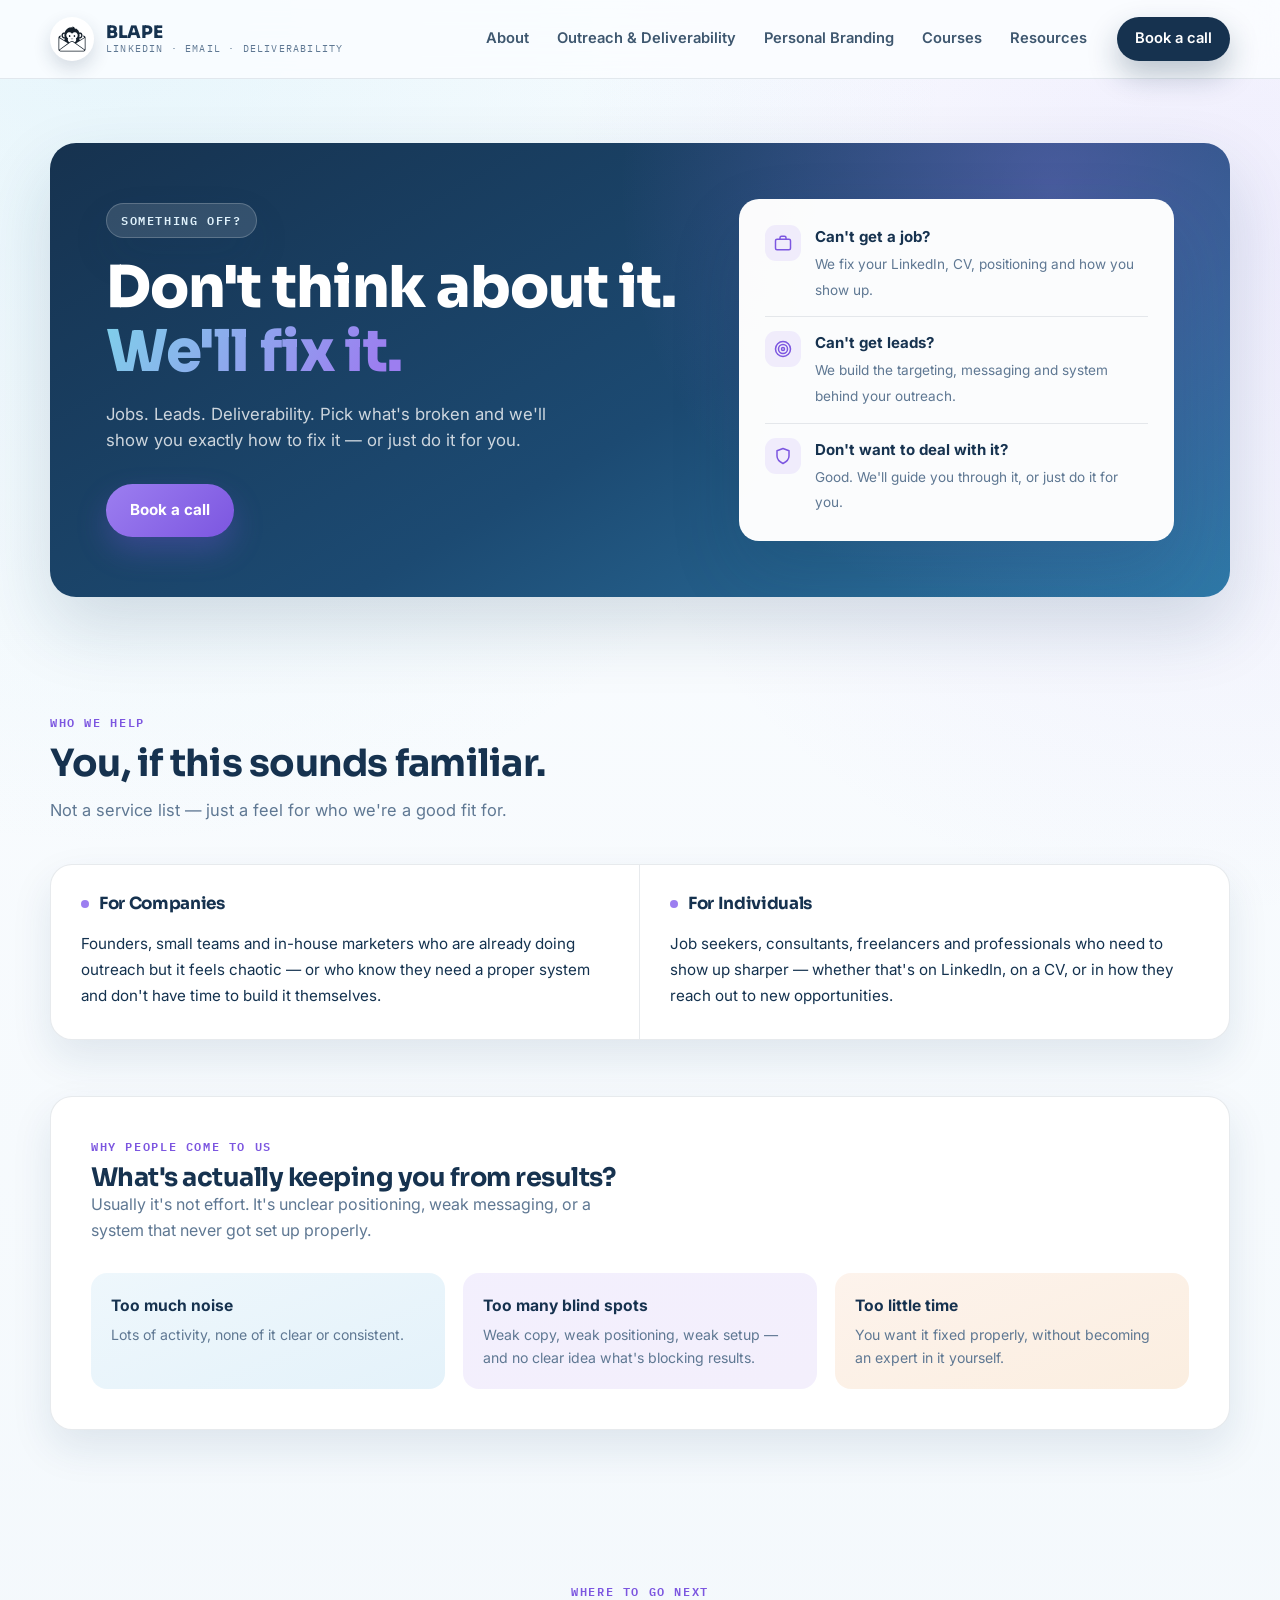
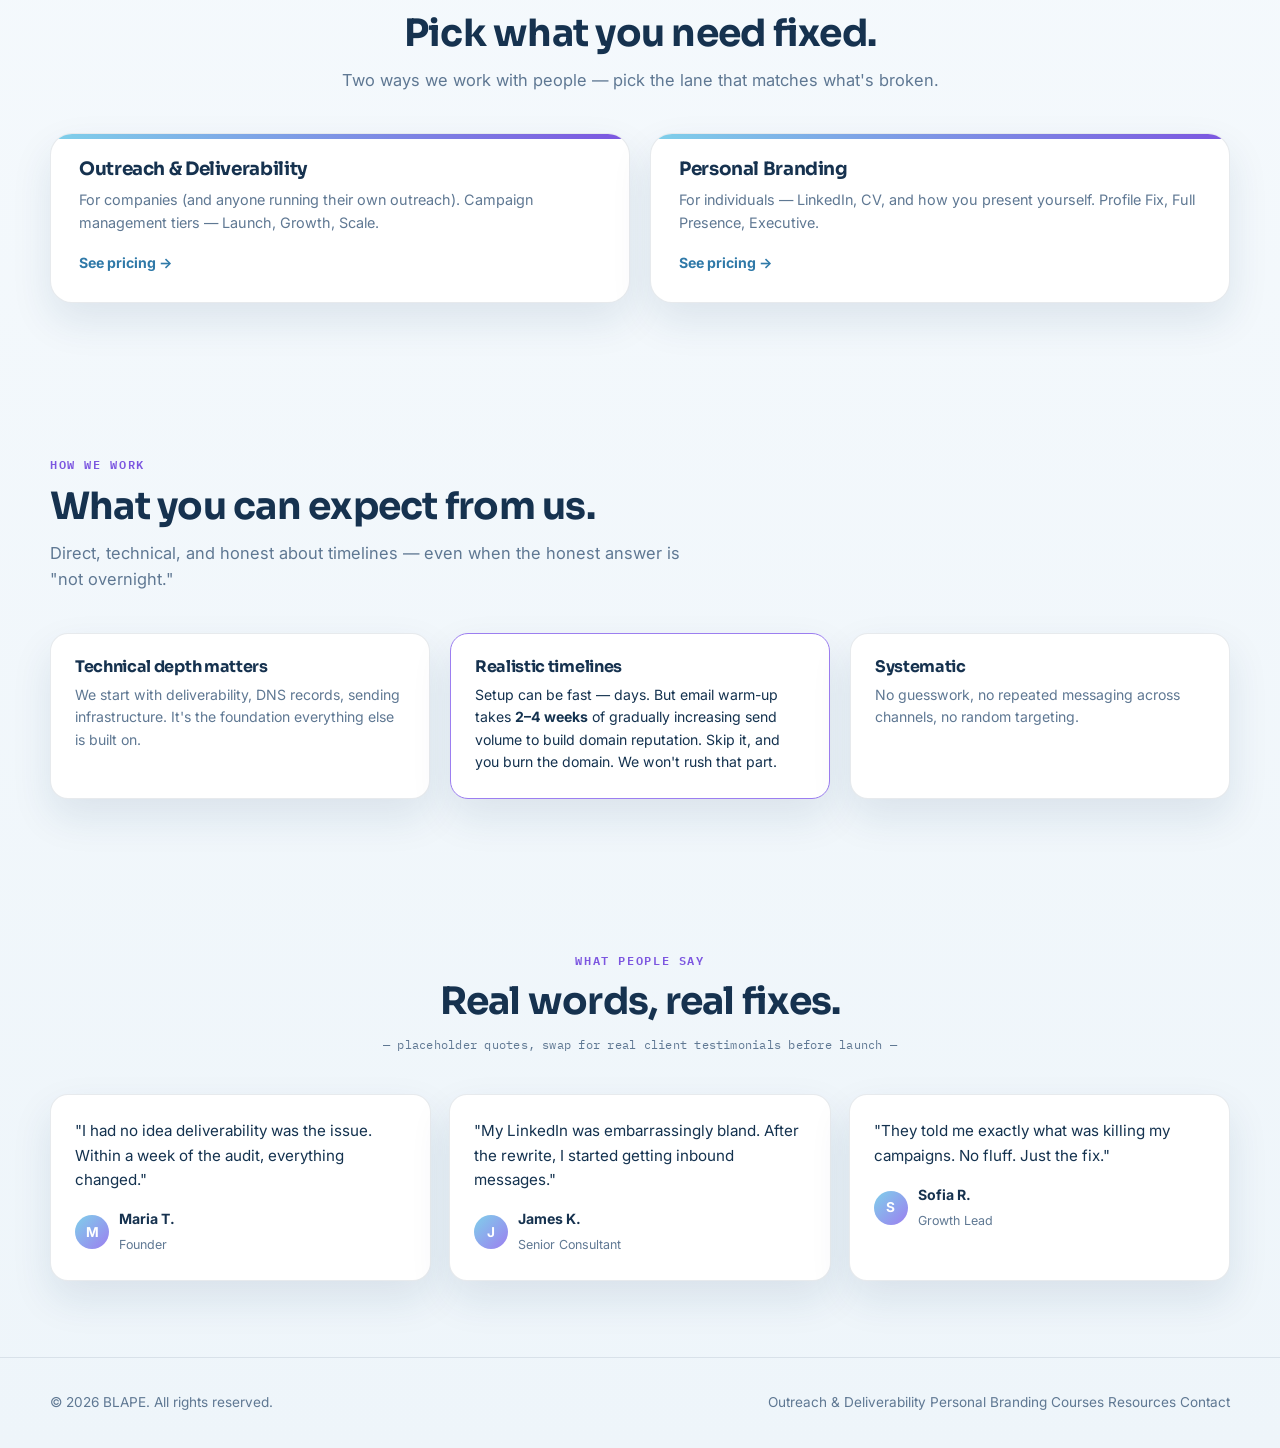
==== commit b0ae0021: "Update index.html" ====
--- a/index.html
+++ b/index.html
@@ -29,7 +29,7 @@
         <a href="courses.html">Courses</a>
         <a href="resources.html">Resources</a>
       </div>
-      <a href="contact.html" class="btn btn-primary btn-sm">Book a call</a>
+      <a href="contact.html" class="btn btn-primary btn-sm" style="color:#ffffff !important">Book a call</a>
       <button class="menu-toggle" aria-label="Menu">
         <svg viewBox="0 0 24 24"><path d="M4 7h16M4 12h16M4 17h16"/></svg>
       </button>
@@ -220,4 +220,4 @@
 });
 </script>
 </body>
-</html>+</html>
--- a/assets/styles.css
+++ b/assets/styles.css
@@ -71,6 +71,8 @@
 .brand-text span{display:block;font-family:"IBM Plex Mono";font-size:0.62rem;letter-spacing:0.12em;color:var(--muted);text-transform:uppercase;margin-top:2px}
 nav.nav{display:flex;align-items:center;gap:30px}
 nav.nav a{font-size:0.92rem;font-weight:600;color:var(--text);opacity:0.82}
+nav.nav a.btn{color:#fff;opacity:1}
+nav.nav a.btn.btn-ghost{color:var(--primary)}
 nav.nav a:hover{opacity:1;color:var(--primary-2)}
 .nav-links{display:flex;gap:28px}
 .menu-toggle{display:none;width:40px;height:40px;border-radius:10px;background:var(--surface);border:1px solid var(--line);align-items:center;justify-content:center}
@@ -141,9 +143,9 @@
 
 /* pricing cards */
 .tier-grid{display:grid;grid-template-columns:repeat(3,1fr);gap:20px}
-.tier-card{background:var(--surface);border:1px solid var(--line);border-radius:22px;padding:28px;position:relative;box-shadow:var(--shadow);display:flex;flex-direction:column}
+.tier-card{background:var(--surface);border:1px solid var(--line);border-radius:22px;padding:28px;position:relative;box-shadow:var(--shadow);display:flex;flex-direction:column;overflow:hidden}
 .tier-card.featured{border:1px solid var(--accent);box-shadow:0 24px 50px rgba(124,86,224,0.18);transform:translateY(-6px)}
-.tier-topbar{height:5px;border-radius:6px;background:linear-gradient(90deg,var(--sky),var(--accent-strong));margin:-28px -28px 22px -28px}
+.tier-topbar{height:5px;background:linear-gradient(90deg,var(--sky),var(--accent-strong));margin:-28px -28px 22px -28px}
 .tier-badge{position:absolute;top:18px;right:18px;font-family:"IBM Plex Mono";font-size:0.65rem;font-weight:700;letter-spacing:0.06em;text-transform:uppercase;background:var(--accent);color:#fff;padding:5px 10px;border-radius:999px}
 .tier-name{font-family:"Sora";font-weight:800;font-size:1.3rem;color:var(--primary)}
 .tier-for{font-size:0.85rem;color:var(--muted);margin-top:6px;min-height:38px}
@@ -209,15 +211,14 @@
 @media (max-width:900px){.testi-grid{grid-template-columns:1fr}}
 
 /* contact */
-.book-shell{background:linear-gradient(150deg,var(--primary),var(--primary-2));border-radius:var(--radius);padding:52px;color:#fff;display:grid;grid-template-columns:1.1fr 0.9fr;gap:40px;align-items:center;position:relative;overflow:hidden}
-.book-shell::after{content:"";position:absolute;inset:0;background:radial-gradient(circle at 10% 100%, rgba(156,126,240,0.28), transparent 45%);pointer-events:none}
-.book-shell h2{color:#fff;position:relative;z-index:1}
-.book-shell p{color:rgba(255,255,255,0.78);margin-top:10px;position:relative;z-index:1}
+.contact-box{background:linear-gradient(150deg,var(--primary),var(--primary-2));border-radius:var(--radius);padding:52px;position:relative;overflow:hidden}
+.contact-box::after{content:"";position:absolute;inset:0;background:radial-gradient(circle at 10% 100%, rgba(156,126,240,0.28), transparent 45%);pointer-events:none}
+.contact-box-inner{position:relative;z-index:1;max-width:640px}
 .book-reasons{margin-top:24px;display:flex;flex-direction:column;gap:12px;position:relative;z-index:1}
 .book-reason{display:flex;align-items:center;gap:10px;font-size:0.92rem;color:#eaf6ff}
 .book-reason svg{width:16px;height:16px;stroke:var(--sky);fill:none;stroke-width:2.4}
 .email-pill{display:inline-block;margin-top:26px;background:rgba(255,255,255,0.12);border:1px solid rgba(255,255,255,0.24);padding:12px 20px;border-radius:999px;font-weight:600;font-size:0.9rem;position:relative;z-index:1}
-.book-right{background:rgba(255,255,255,0.97);border-radius:18px;padding:28px;color:var(--text);position:relative;z-index:1}
+.contact-calendar{position:relative;z-index:1;margin-top:36px;background:#fff;border-radius:18px;padding:12px;overflow:hidden}
 .newsletter-form{display:flex;gap:12px;max-width:420px;margin:0;flex-wrap:wrap}
 .newsletter-form input{flex:1;min-width:200px;padding:14px 18px;border-radius:999px;border:1px solid var(--line);background:var(--surface);font:inherit;font-size:0.92rem;color:var(--text)}
 .newsletter-form input:focus{outline:2px solid var(--accent);outline-offset:2px}
@@ -231,8 +232,6 @@
 .resource-leads-to{margin-top:auto;padding-top:12px;border-top:1px solid var(--line);font-family:"IBM Plex Mono";font-size:0.72rem;color:var(--primary-2)}
 .resource-unlock{margin-top:30px;background:var(--bg-soft);border:1px solid var(--line);border-radius:20px;padding:26px 30px;display:flex;justify-content:space-between;align-items:center;gap:24px;flex-wrap:wrap}
 @media (max-width:900px){.resource-grid{grid-template-columns:1fr}.resource-unlock{flex-direction:column;align-items:flex-start}}
-.book-right h4{color:var(--primary);margin-bottom:8px}
-.book-right p{font-size:0.87rem;margin-bottom:16px}
 
 footer{padding:34px 0;border-top:1px solid var(--line)}
 .footer-inner{display:flex;justify-content:space-between;align-items:center;font-size:0.85rem;color:var(--muted)}
@@ -240,19 +239,38 @@
 @media (max-width:900px){
   .hero-shell{padding:34px 22px}
   .hero-grid{grid-template-columns:1fr}
-  .book-shell{grid-template-columns:1fr;padding:34px 22px}
+  .contact-box{padding:28px 20px}
   .courses-section{padding:34px 22px}
 }
 @media (max-width:760px){
   nav.nav .nav-links{display:none}
   .menu-toggle{display:flex}
+  .site-header{position:sticky}
+  .header-inner{position:relative}
+  nav.nav .nav-links.mobile-open{
+    display:flex;
+    flex-direction:column;
+    position:absolute;
+    top:calc(100% + 1px);
+    left:0;
+    right:0;
+    background:var(--surface);
+    border:1px solid var(--line);
+    border-top:none;
+    border-radius:0 0 16px 16px;
+    padding:16px 20px;
+    gap:16px;
+    box-shadow:var(--shadow);
+    z-index:1001;
+  }
+  .nav-links.mobile-open a{opacity:1;padding:6px 0}
 }
 
 /* audience link cards (home page, links out to companies.html / individuals.html) */
 .audience-grid{display:grid;grid-template-columns:repeat(2,1fr);gap:20px}
-.audience-card{background:var(--surface);border:1px solid var(--line);border-radius:22px;padding:28px;box-shadow:var(--shadow);display:flex;flex-direction:column;transition:transform .2s ease, box-shadow .2s ease}
+.audience-card{background:var(--surface);border:1px solid var(--line);border-radius:22px;padding:28px;box-shadow:var(--shadow);display:flex;flex-direction:column;transition:transform .2s ease, box-shadow .2s ease;overflow:hidden}
 .audience-card:hover{transform:translateY(-4px);box-shadow:var(--shadow-strong)}
-.audience-topbar{height:5px;border-radius:6px;background:linear-gradient(90deg,var(--sky),var(--accent-strong));margin:-28px -28px 20px -28px}
+.audience-topbar{height:5px;background:linear-gradient(90deg,var(--sky),var(--accent-strong));margin:-28px -28px 20px -28px}
 .audience-card h3{font-size:1.15rem;margin-bottom:8px}
 .audience-card p{font-size:0.9rem;flex-grow:1}
 .audience-card .go{margin-top:18px;font-weight:700;font-size:0.88rem;color:var(--primary-2);display:inline-flex;align-items:center;gap:6px}
